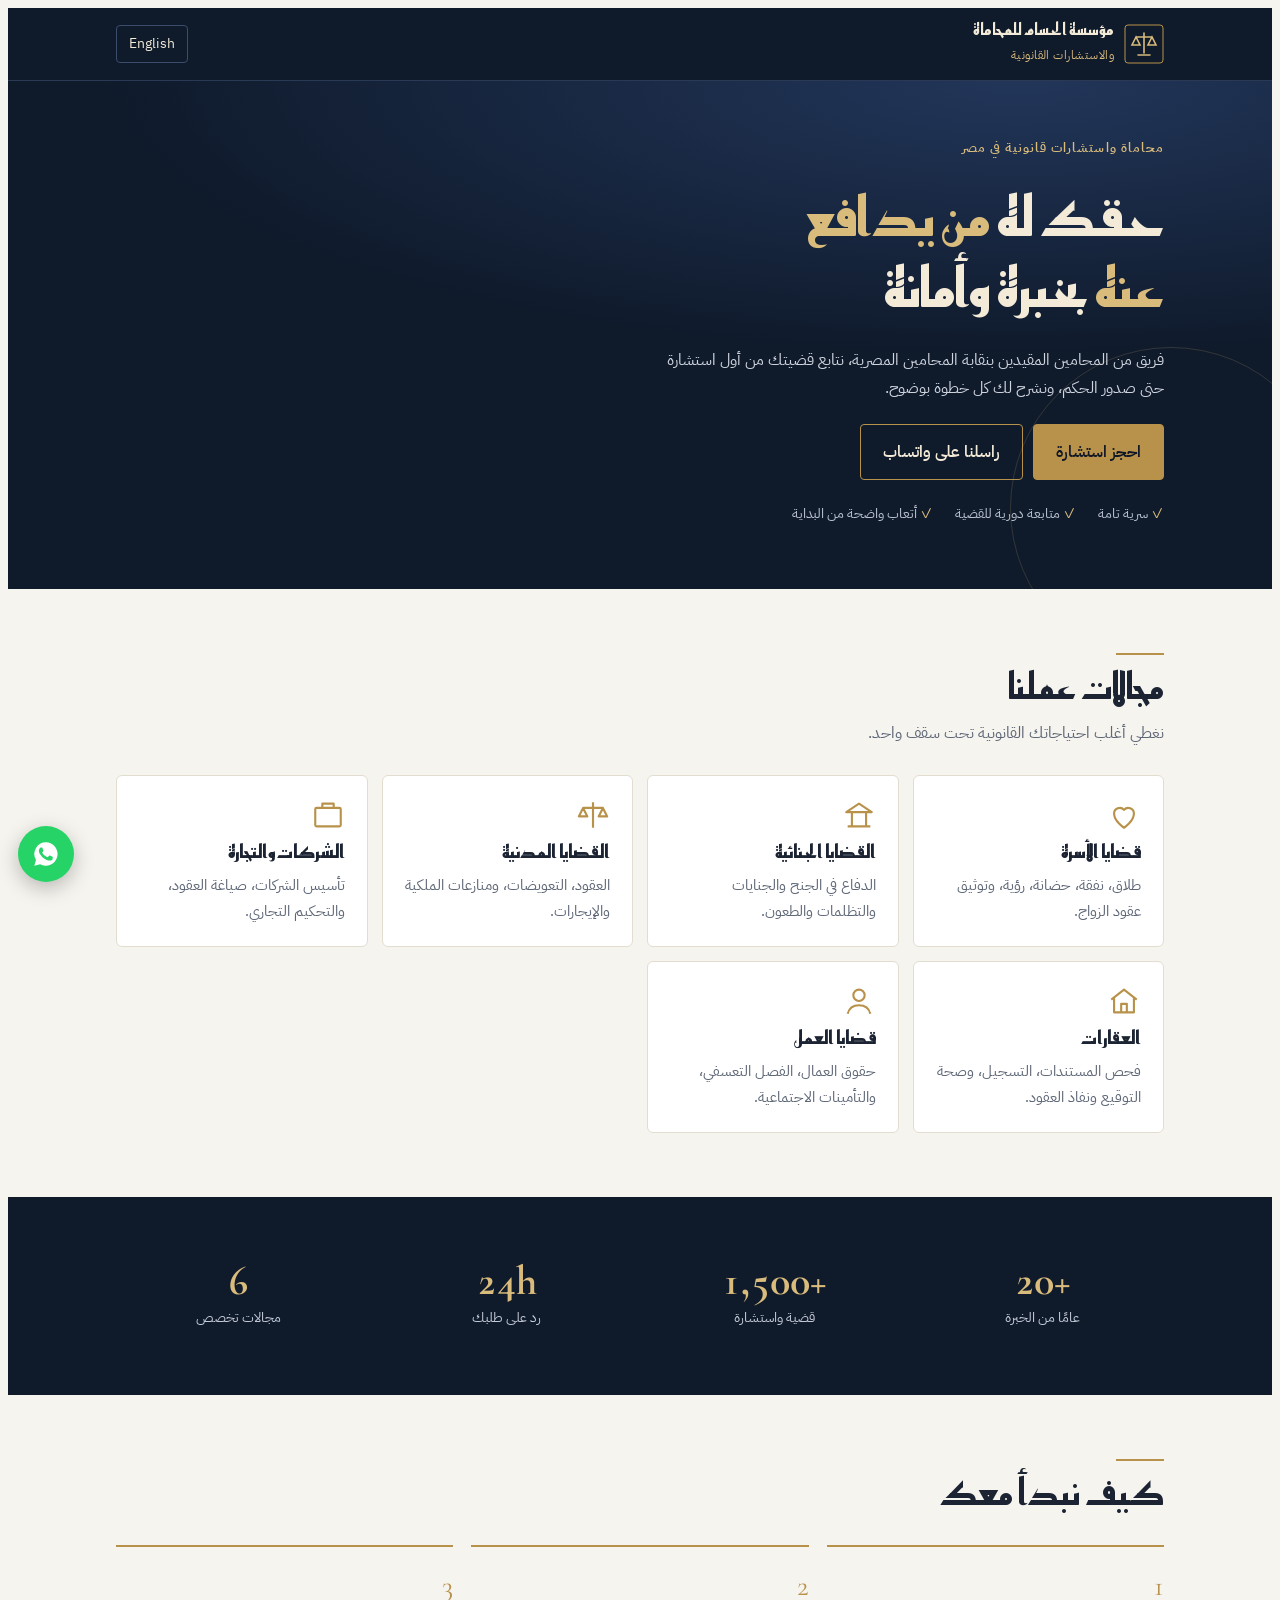
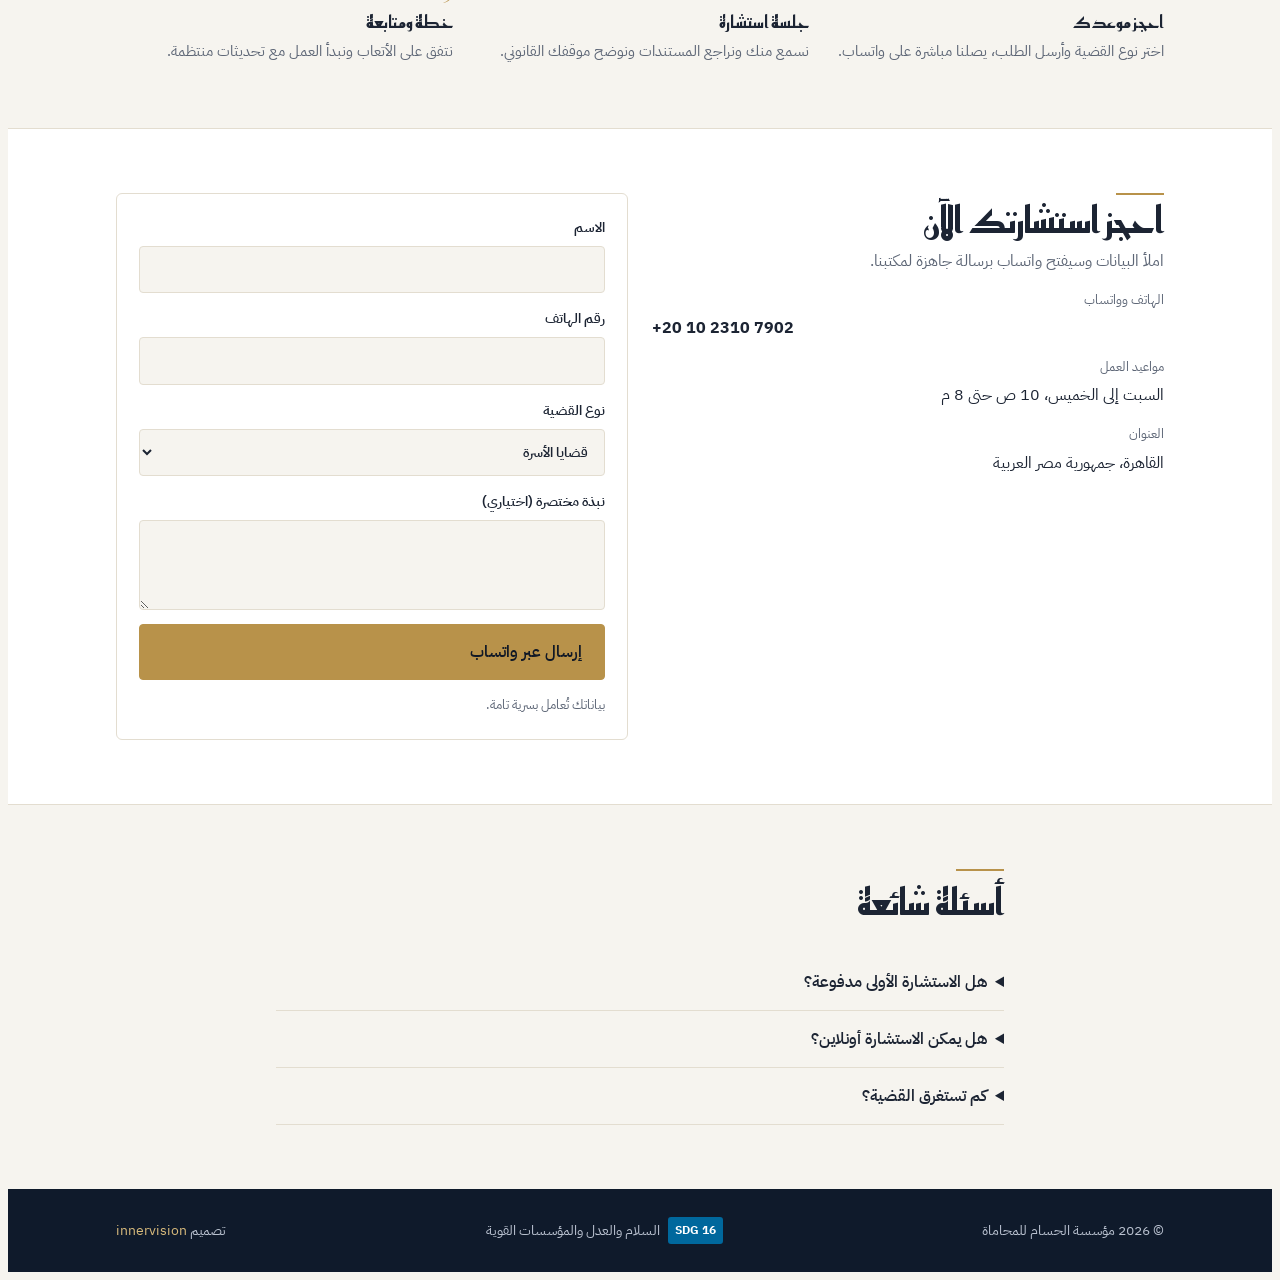
==== index.html @ 0e275015 "Create index.html" ====
<!doctype html>
<html lang="ar" dir="rtl">
<head>
<meta charset="utf-8">
<meta name="viewport" content="width=device-width, initial-scale=1, viewport-fit=cover">
<title>Al-Hossam Law Firm</title>
<meta name="claude:viewport-fit-sides" content="cover">
<link rel="preconnect" href="https://fonts.googleapis.com">
<link rel="stylesheet" href="https://fonts.googleapis.com/css2?family=Reem+Kufi:wght@500;700&family=IBM+Plex+Sans+Arabic:wght@400;500;600&family=Cormorant+Garamond:wght@600;700&display=swap">
<style>
/* Layout: mobile-first single column, stacked bands, sticky header, floating WhatsApp button */
:root{
  --ink:#0f1a2b; --ink2:#18263d; --gold:#b8924a; --gold2:#d9bb7c;
  --paper:#f6f4ef; --card:#ffffff; --fg:#1c2433; --muted:#5d6676; --line:#e3ddd0;
  --display:"Reem Kufi","Cormorant Garamond",Georgia,serif;
  --body:"IBM Plex Sans Arabic",system-ui,sans-serif;
}
@media (prefers-color-scheme: dark){:root:not([data-theme="light"]){--paper:#0c1422;--card:#132036;--fg:#ece7dc;--muted:#a7afbd;--line:#25344d;color-scheme:dark}}
:root[data-theme="dark"]{--paper:#0c1422;--card:#132036;--fg:#ece7dc;--muted:#a7afbd;--line:#25344d;color-scheme:dark}
*{box-sizing:border-box}
body{background:var(--paper);color:var(--fg);font-family:var(--body);font-size:16px;line-height:1.75}
html[lang="en"] body{--display:"Cormorant Garamond",Georgia,serif}
body::before{content:"";position:fixed;inset:0 0 auto;height:env(safe-area-inset-top,0px);z-index:10;background:var(--ink)}
.wrap{max-width:1080px;margin:0 auto;padding-left:max(16px,env(safe-area-inset-left,0px));padding-right:max(16px,env(safe-area-inset-right,0px))}
h1,h2,h3{font-family:var(--display);text-wrap:balance;margin:0;line-height:1.3}
a{color:inherit}
.btn{display:inline-flex;align-items:center;gap:8px;padding:13px 22px;border-radius:4px;font-weight:600;text-decoration:none;border:1px solid var(--gold);cursor:pointer;font:inherit;font-weight:600}
.btn-gold{background:var(--gold);color:#101826}
.btn-ghost{background:transparent;color:#f3ead7}
.btn:focus-visible,button:focus-visible,input:focus-visible,select:focus-visible,textarea:focus-visible{outline:2px solid var(--gold2);outline-offset:2px}

header{position:sticky;top:env(safe-area-inset-top,0px);z-index:20;background:var(--ink);color:#f3ead7;border-bottom:1px solid #2a3a55}
header .wrap{display:flex;align-items:center;justify-content:space-between;gap:12px;padding-block:12px}
.brand{display:flex;align-items:center;gap:10px;text-decoration:none}
.brand b{font-family:var(--display);font-size:1.05rem;display:block;line-height:1.2}
.brand small{color:var(--gold2);font-size:.72rem;letter-spacing:.04em}
.lang{background:none;border:1px solid #3b4d6c;color:#f3ead7;padding:6px 12px;border-radius:4px;font:inherit;font-size:.85rem;cursor:pointer}

.hero{background:radial-gradient(120% 90% at 80% 0%,#22365a 0%,var(--ink) 60%);color:#f3ead7;position:relative;overflow:hidden}
.hero .wrap{padding-block:56px 64px;display:grid;gap:22px;position:relative}
.hero::after{content:"";position:absolute;inset:auto -60px -80px auto;width:320px;height:320px;border:1px solid rgba(217,187,124,.18);border-radius:50%}
.eyebrow{color:var(--gold2);font-size:.82rem;letter-spacing:.08em;font-weight:600}
.hero h1{font-size:clamp(2rem,6.5vw,3.4rem);max-width:18ch}
.hero h1 em{font-style:normal;color:var(--gold2)}
.hero p{max-width:52ch;color:#cfd5df;margin:0}
.hero .ctas{display:flex;flex-wrap:wrap;gap:10px}
.trust{display:flex;flex-wrap:wrap;gap:8px 22px;font-size:.85rem;color:#b9c1cf}
.trust span::before{content:"✓ ";color:var(--gold2)}

section{padding-block:64px}
.head{display:grid;gap:8px;margin-bottom:28px;max-width:60ch}
.head h2{font-size:clamp(1.6rem,4.5vw,2.3rem)}
.head p{color:var(--muted);margin:0}
.rule{width:48px;height:2px;background:var(--gold)}

.areas{display:grid;grid-template-columns:repeat(auto-fit,minmax(240px,1fr));gap:14px}
.area{background:var(--card);border:1px solid var(--line);border-radius:6px;padding:22px;display:grid;gap:8px;align-content:start}
.area svg{width:34px;height:34px;color:var(--gold)}
.area h3{font-size:1.15rem}
.area p{margin:0;color:var(--muted);font-size:.93rem}

.stats{background:var(--ink);color:#f3ead7}
.stats .grid{display:grid;grid-template-columns:repeat(auto-fit,minmax(150px,1fr));gap:24px;text-align:center}
.stat b{font-family:"Cormorant Garamond",serif;font-size:2.6rem;color:var(--gold2);display:block;line-height:1;font-variant-numeric:tabular-nums}
.stat span{font-size:.9rem;color:#c3cad6}

.steps{display:grid;grid-template-columns:repeat(auto-fit,minmax(220px,1fr));gap:18px;counter-reset:s}
.step{border-top:2px solid var(--gold);padding-top:14px}
.step::before{counter-increment:s;content:counter(s);font-family:"Cormorant Garamond",serif;font-size:1.8rem;color:var(--gold)}
.step h3{font-size:1.1rem}
.step p{margin:4px 0 0;color:var(--muted);font-size:.93rem}

.book{display:grid;gap:24px;grid-template-columns:repeat(auto-fit,minmax(300px,1fr));align-items:start}
form{background:var(--card);border:1px solid var(--line);border-radius:6px;padding:22px;display:grid;gap:14px}
label{font-size:.85rem;font-weight:600;display:grid;gap:6px}
input,select,textarea{font:inherit;padding:11px 12px;border:1px solid var(--line);border-radius:4px;background:var(--paper);color:var(--fg);width:100%}
textarea{min-height:90px;resize:vertical}
.contact{display:grid;gap:14px}
.contact div{display:grid;gap:2px}
.contact small{color:var(--muted)}
.contact b{direction:ltr;unicode-bidi:isolate}
.note{font-size:.82rem;color:var(--muted);margin:0}

details{border-bottom:1px solid var(--line);padding-block:14px}
summary{cursor:pointer;font-weight:600}
details p{color:var(--muted);margin:8px 0 0}

footer{background:var(--ink);color:#b9c1cf;font-size:.85rem}
footer .wrap{padding-block:28px;display:flex;flex-wrap:wrap;gap:12px;justify-content:space-between;align-items:center}
.sdg{display:inline-flex;align-items:center;gap:8px}
.sdg i{background:#00689d;color:#fff;font-style:normal;font-weight:700;font-size:.75rem;padding:3px 7px;border-radius:3px}
.credit a{color:var(--gold2);text-decoration:none}

.fab{position:fixed;bottom:calc(18px + env(safe-area-inset-bottom,0px));inset-inline-end:calc(18px + env(safe-area-inset-right,0px));width:56px;height:56px;border-radius:50%;background:#25d366;display:grid;place-items:center;box-shadow:0 6px 20px rgba(0,0,0,.25);z-index:30}
.fab svg{width:28px;height:28px;fill:#fff}
@media (prefers-reduced-motion:no-preference){.hero h1,.hero p,.hero .ctas{animation:rise .7s ease both}.hero p{animation-delay:.1s}.hero .ctas{animation-delay:.2s}}
@keyframes rise{from{transform:translateY(12px);opacity:.4}to{transform:none;opacity:1}}
</style>

<header>
  <div class="wrap">
    <a class="brand" href="#top">
      <svg width="40" height="40" viewBox="0 0 40 40" aria-hidden="true"><rect x="1" y="1" width="38" height="38" rx="3" fill="none" stroke="#b8924a"/><path d="M20 9v20M12 13h16M12 13l-4 8h8zM28 13l-4 8h8zM14 31h12" stroke="#d9bb7c" stroke-width="1.6" fill="none" stroke-linecap="round"/></svg>
      <span><b data-t="name"></b><small data-t="tag"></small></span>
    </a>
    <button class="lang" id="lang" type="button">English</button>
  </div>
</header>

<main id="top">
  <div class="hero">
    <div class="wrap">
      <div class="eyebrow" data-t="eyebrow"></div>
      <h1 data-t="h1"></h1>
      <p data-t="lead"></p>
      <div class="ctas">
        <a class="btn btn-gold" href="#book" data-t="cta1"></a>
        <a class="btn btn-ghost wa" href="#" target="_blank" rel="noopener" data-t="cta2"></a>
      </div>
      <div class="trust"><span data-t="t1"></span><span data-t="t2"></span><span data-t="t3"></span></div>
    </div>
  </div>

  <section>
    <div class="wrap">
      <div class="head"><div class="rule"></div><h2 data-t="areasH"></h2><p data-t="areasP"></p></div>
      <div class="areas" id="areas"></div>
    </div>
  </section>

  <section class="stats">
    <div class="wrap grid">
      <div class="stat"><b>+20</b><span data-t="s1"></span></div>
      <div class="stat"><b>+1,500</b><span data-t="s2"></span></div>
      <div class="stat"><b>24h</b><span data-t="s3"></span></div>
      <div class="stat"><b>6</b><span data-t="s4"></span></div>
    </div>
  </section>

  <section>
    <div class="wrap">
      <div class="head"><div class="rule"></div><h2 data-t="stepsH"></h2></div>
      <div class="steps">
        <div class="step"><h3 data-t="st1"></h3><p data-t="st1p"></p></div>
        <div class="step"><h3 data-t="st2"></h3><p data-t="st2p"></p></div>
        <div class="step"><h3 data-t="st3"></h3><p data-t="st3p"></p></div>
      </div>
    </div>
  </section>

  <section id="book" style="background:var(--card);border-block:1px solid var(--line)">
    <div class="wrap book">
      <div class="contact">
        <div class="head" style="margin:0"><div class="rule"></div><h2 data-t="bookH"></h2><p data-t="bookP"></p></div>
        <div><small data-t="phoneL"></small><b>+20 10 2310 7902</b></div>
        <div><small data-t="hoursL"></small><span data-t="hours"></span></div>
        <div><small data-t="addrL"></small><span data-t="addr"></span></div>
      </div>
      <form id="f">
        <label><span data-t="fName"></span><input id="n" required></label>
        <label><span data-t="fPhone"></span><input id="p" type="tel" required dir="ltr"></label>
        <label><span data-t="fArea"></span><select id="a"></select></label>
        <label><span data-t="fMsg"></span><textarea id="m"></textarea></label>
        <button class="btn btn-gold" type="submit" data-t="send"></button>
        <p class="note" data-t="note"></p>
      </form>
    </div>
  </section>

  <section>
    <div class="wrap" style="max-width:760px">
      <div class="head"><div class="rule"></div><h2 data-t="faqH"></h2></div>
      <div id="faq"></div>
    </div>
  </section>
</main>

<footer>
  <div class="wrap">
    <span>© 2026 <span data-t="name"></span></span>
    <span class="sdg"><i>SDG 16</i><span data-t="sdg"></span></span>
    <span class="credit"><span data-t="by"></span> <a href="#top">innervision</a></span>
  </div>
</footer>

<a class="fab wa" href="#" target="_blank" rel="noopener" aria-label="WhatsApp"><svg viewBox="0 0 24 24"><path d="M12 2a10 10 0 0 0-8.6 15.1L2 22l5-1.3A10 10 0 1 0 12 2zm5.8 14.2c-.2.7-1.4 1.3-2 1.4-.5.1-1.2.1-1.9-.1-.4-.1-1-.3-1.7-.6-3-1.3-4.9-4.3-5.1-4.5-.1-.2-1.2-1.6-1.2-3.1s.8-2.2 1-2.5c.3-.3.6-.4.8-.4h.6c.2 0 .4 0 .6.5l.8 2c.1.2.1.3 0 .5l-.4.6-.4.4c-.1.2-.3.3-.1.6.2.3.8 1.3 1.7 2.1 1.2 1 2.2 1.4 2.5 1.5.3.2.5.1.7-.1l.9-1.1c.2-.3.4-.2.7-.1l1.9.9c.3.1.5.2.5.3.1.2.1.8-.1 1.5z"/></svg></a>

<script>
const WA="201023107902";
const I={
ar:{name:"مؤسسة الحسام للمحاماة",tag:"والاستشارات القانونية",eyebrow:"محاماة واستشارات قانونية في مصر",
h1:"حقك له <em>من يدافع عنه</em> بخبرة وأمانة",lead:"فريق من المحامين المقيدين بنقابة المحامين المصرية، نتابع قضيتك من أول استشارة حتى صدور الحكم، ونشرح لك كل خطوة بوضوح.",
cta1:"احجز استشارة",cta2:"راسلنا على واتساب",t1:"سرية تامة",t2:"متابعة دورية للقضية",t3:"أتعاب واضحة من البداية",
areasH:"مجالات عملنا",areasP:"نغطي أغلب احتياجاتك القانونية تحت سقف واحد.",
s1:"عامًا من الخبرة",s2:"قضية واستشارة",s3:"رد على طلبك",s4:"مجالات تخصص",
stepsH:"كيف نبدأ معك",st1:"احجز موعدك",st1p:"اختر نوع القضية وأرسل الطلب، يصلنا مباشرة على واتساب.",st2:"جلسة استشارة",st2p:"نسمع منك ونراجع المستندات ونوضح موقفك القانوني.",st3:"خطة ومتابعة",st3p:"نتفق على الأتعاب ونبدأ العمل مع تحديثات منتظمة.",
bookH:"احجز استشارتك الآن",bookP:"املأ البيانات وسيفتح واتساب برسالة جاهزة لمكتبنا.",phoneL:"الهاتف وواتساب",hoursL:"مواعيد العمل",hours:"السبت إلى الخميس، 10 ص حتى 8 م",addrL:"العنوان",addr:"القاهرة، جمهورية مصر العربية",
fName:"الاسم",fPhone:"رقم الهاتف",fArea:"نوع القضية",fMsg:"نبذة مختصرة (اختياري)",send:"إرسال عبر واتساب",note:"بياناتك تُعامل بسرية تامة.",
faqH:"أسئلة شائعة",sdg:"السلام والعدل والمؤسسات القوية",by:"تصميم",
areas:[["قضايا الأسرة","طلاق، نفقة، حضانة، رؤية، وتوثيق عقود الزواج."],["القضايا الجنائية","الدفاع في الجنح والجنايات والتظلمات والطعون."],["القضايا المدنية","العقود، التعويضات، ومنازعات الملكية والإيجارات."],["الشركات والتجارة","تأسيس الشركات، صياغة العقود، والتحكيم التجاري."],["العقارات","فحص المستندات، التسجيل، وصحة التوقيع ونفاذ العقود."],["قضايا العمل","حقوق العمال، الفصل التعسفي، والتأمينات الاجتماعية."]],
faq:[["هل الاستشارة الأولى مدفوعة؟","نحدد ذلك حسب نوع القضية، ونخبرك بالتكلفة قبل الموعد بدون مفاجآت."],["هل يمكن الاستشارة أونلاين؟","نعم، نوفر استشارات عبر مكالمة فيديو لمن هم خارج القاهرة أو خارج مصر."],["كم تستغرق القضية؟","تختلف المدة حسب نوع القضية والمحكمة، ونعطيك تقديرًا واقعيًا بعد مراجعة الملف."]]},
en:{name:"Al-Hossam Law Firm",tag:"Legal Consultancy",eyebrow:"Litigation and legal advice in Egypt",
h1:"Your rights deserve <em>a strong defence</em>",lead:"Registered Egyptian Bar lawyers who follow your case from the first consultation to the final ruling, and explain every step in plain words.",
cta1:"Book a consultation",cta2:"Message us on WhatsApp",t1:"Full confidentiality",t2:"Regular case updates",t3:"Clear fees upfront",
areasH:"Practice areas",areasP:"Most of your legal needs, handled under one roof.",
s1:"Years of experience",s2:"Cases and consultations",s3:"Response time",s4:"Practice areas",
stepsH:"How we start",st1:"Book your slot",st1p:"Pick your case type and send. It reaches us directly on WhatsApp.",st2:"Consultation",st2p:"We listen, review your documents and explain where you stand.",st3:"Plan and follow up",st3p:"We agree on fees and get to work, with regular updates.",
bookH:"Book your consultation",bookP:"Fill in your details and WhatsApp opens with a ready message to our office.",phoneL:"Phone and WhatsApp",hoursL:"Office hours",hours:"Saturday to Thursday, 10 am to 8 pm",addrL:"Address",addr:"Cairo, Egypt",
fName:"Name",fPhone:"Phone number",fArea:"Case type",fMsg:"Short summary (optional)",send:"Send via WhatsApp",note:"Your details are kept strictly confidential.",
faqH:"Common questions",sdg:"Peace, Justice and Strong Institutions",by:"Designed by",
areas:[["Family law","Divorce, alimony, custody, visitation and marriage contracts."],["Criminal defence","Defence in misdemeanours and felonies, appeals and objections."],["Civil cases","Contracts, compensation, property and rental disputes."],["Corporate and commercial","Company setup, contract drafting and commercial arbitration."],["Real estate","Document checks, registration and contract validity cases."],["Labour law","Employee rights, unfair dismissal and social insurance."]],
faq:[["Is the first consultation paid?","It depends on the case type. We tell you the cost before the meeting, no surprises."],["Can I consult online?","Yes, we offer video consultations for clients outside Cairo or outside Egypt."],["How long does a case take?","It depends on the case and the court. We give a realistic estimate after reviewing your file."]]}};
const icons=['<path d="M12 21s-7-4.5-7-10a4 4 0 0 1 7-2.6A4 4 0 0 1 19 11c0 5.5-7 10-7 10z"/>','<path d="M4 20h16M7 20V10M17 20V10M3 10l9-6 9 6z"/>','<path d="M12 3v18M5 7h14M5 7l-3 6h6zM19 7l-3 6h6z"/>','<rect x="3" y="7" width="18" height="13" rx="1"/><path d="M8 7V4h8v3"/>','<path d="M3 11l9-7 9 7M5 10v10h14V10M10 20v-6h4v6"/>','<circle cx="12" cy="8" r="4"/><path d="M4 21c1-4 4-6 8-6s7 2 8 6"/>'];
let L="ar";
function waLink(t){return "https://wa.me/"+WA+(t?"?text="+encodeURIComponent(t):"")}
function render(){
  const d=I[L];document.documentElement.lang=L;document.documentElement.dir=L==="ar"?"rtl":"ltr";
  document.querySelectorAll("[data-t]").forEach(e=>{const v=d[e.dataset.t];if(v!=null)e.innerHTML=v});
  document.getElementById("lang").textContent=L==="ar"?"English":"العربية";
  document.getElementById("areas").innerHTML=d.areas.map((a,i)=>`<div class="area"><svg viewBox="0 0 24 24" fill="none" stroke="currentColor" stroke-width="1.5" stroke-linejoin="round">${icons[i]}</svg><h3>${a[0]}</h3><p>${a[1]}</p></div>`).join("");
  document.getElementById("a").innerHTML=d.areas.map(a=>`<option>${a[0]}</option>`).join("");
  document.getElementById("faq").innerHTML=d.faq.map(q=>`<details><summary>${q[0]}</summary><p>${q[1]}</p></details>`).join("");
  document.querySelectorAll(".wa").forEach(a=>a.href=waLink(L==="ar"?"السلام عليكم، أريد حجز استشارة":"Hello, I would like to book a consultation"));
  document.title=d.name;
}
document.getElementById("lang").onclick=()=>{L=L==="ar"?"en":"ar";render()};
document.getElementById("f").addEventListener("submit",e=>{
  e.preventDefault();
  const n=document.getElementById("n").value,p=document.getElementById("p").value,a=document.getElementById("a").value,m=document.getElementById("m").value;
  const t=L==="ar"?`حجز استشارة\nالاسم: ${n}\nالهاتف: ${p}\nنوع القضية: ${a}\n${m}`:`Consultation request\nName: ${n}\nPhone: ${p}\nCase type: ${a}\n${m}`;
  const link=document.createElement("a");link.href=waLink(t);link.target="_blank";link.rel="noopener";document.body.appendChild(link);link.click();link.remove();
});
render();
</script>

</html>
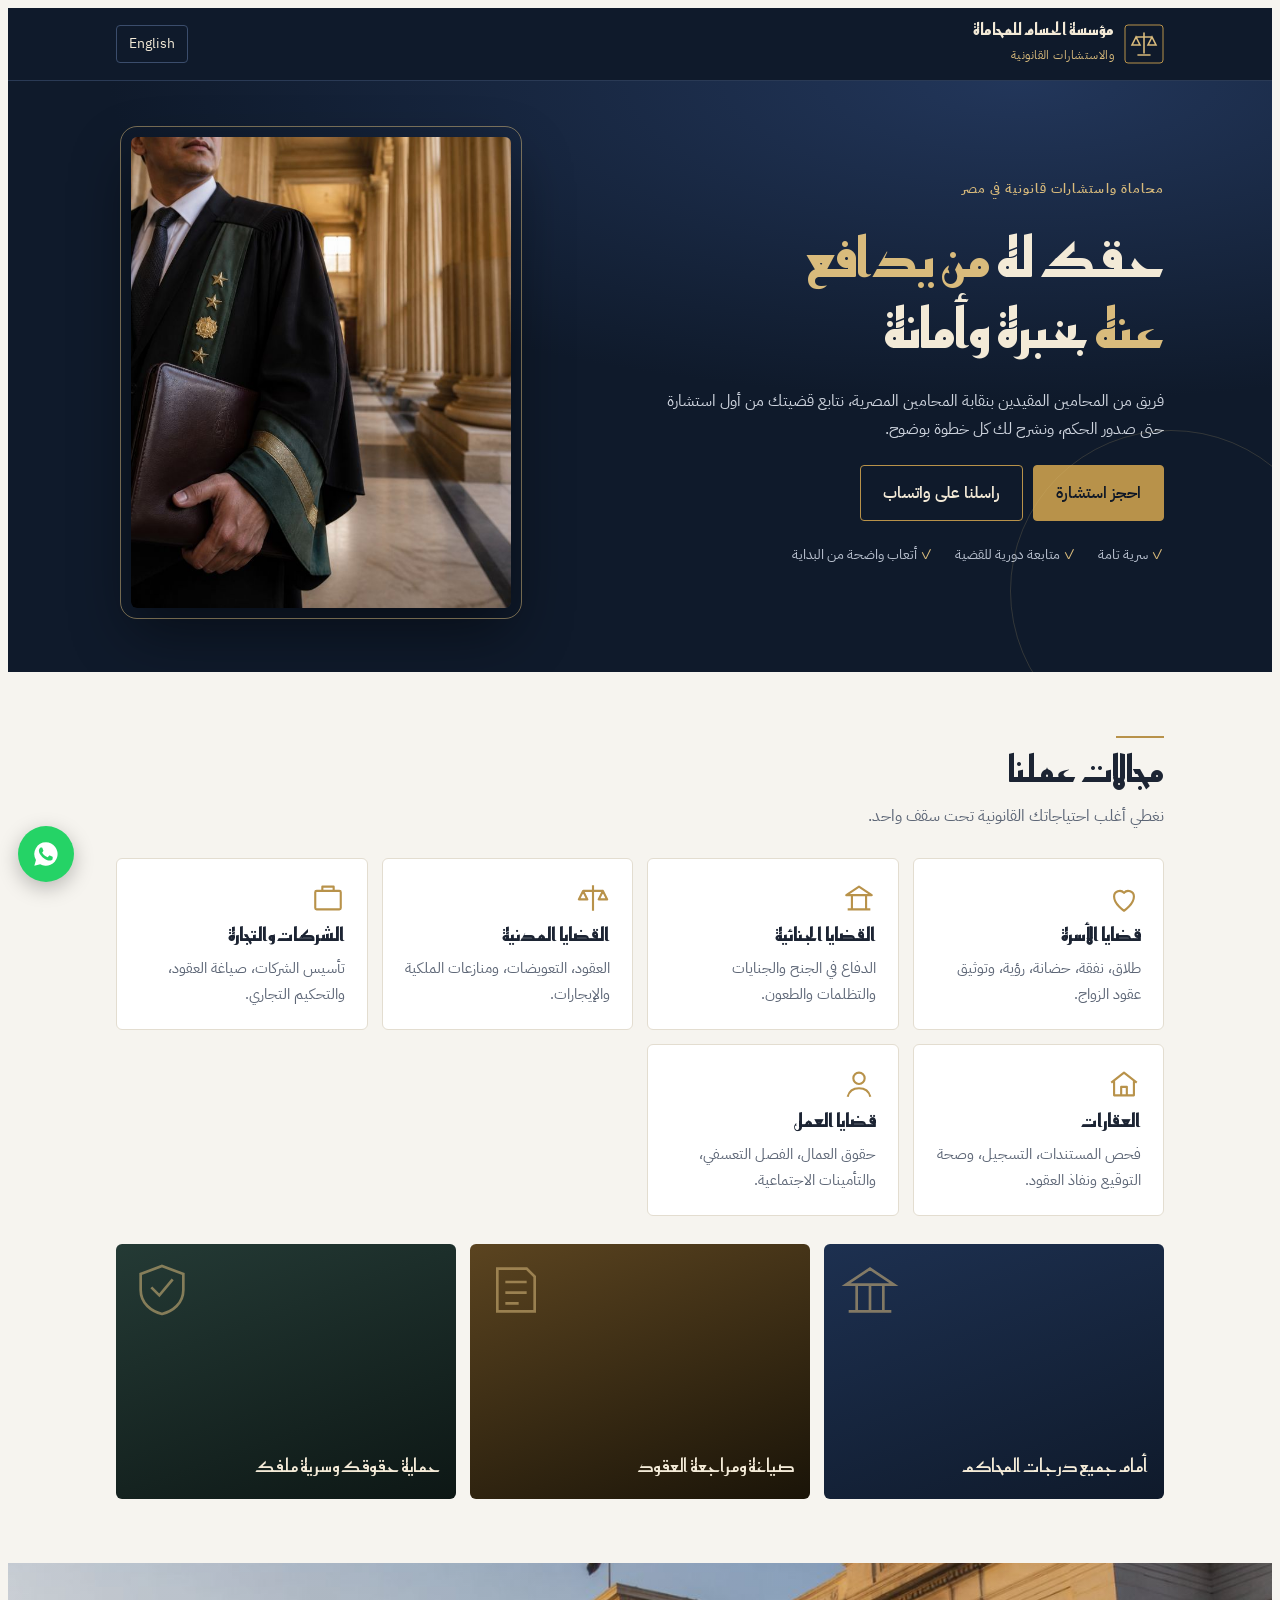
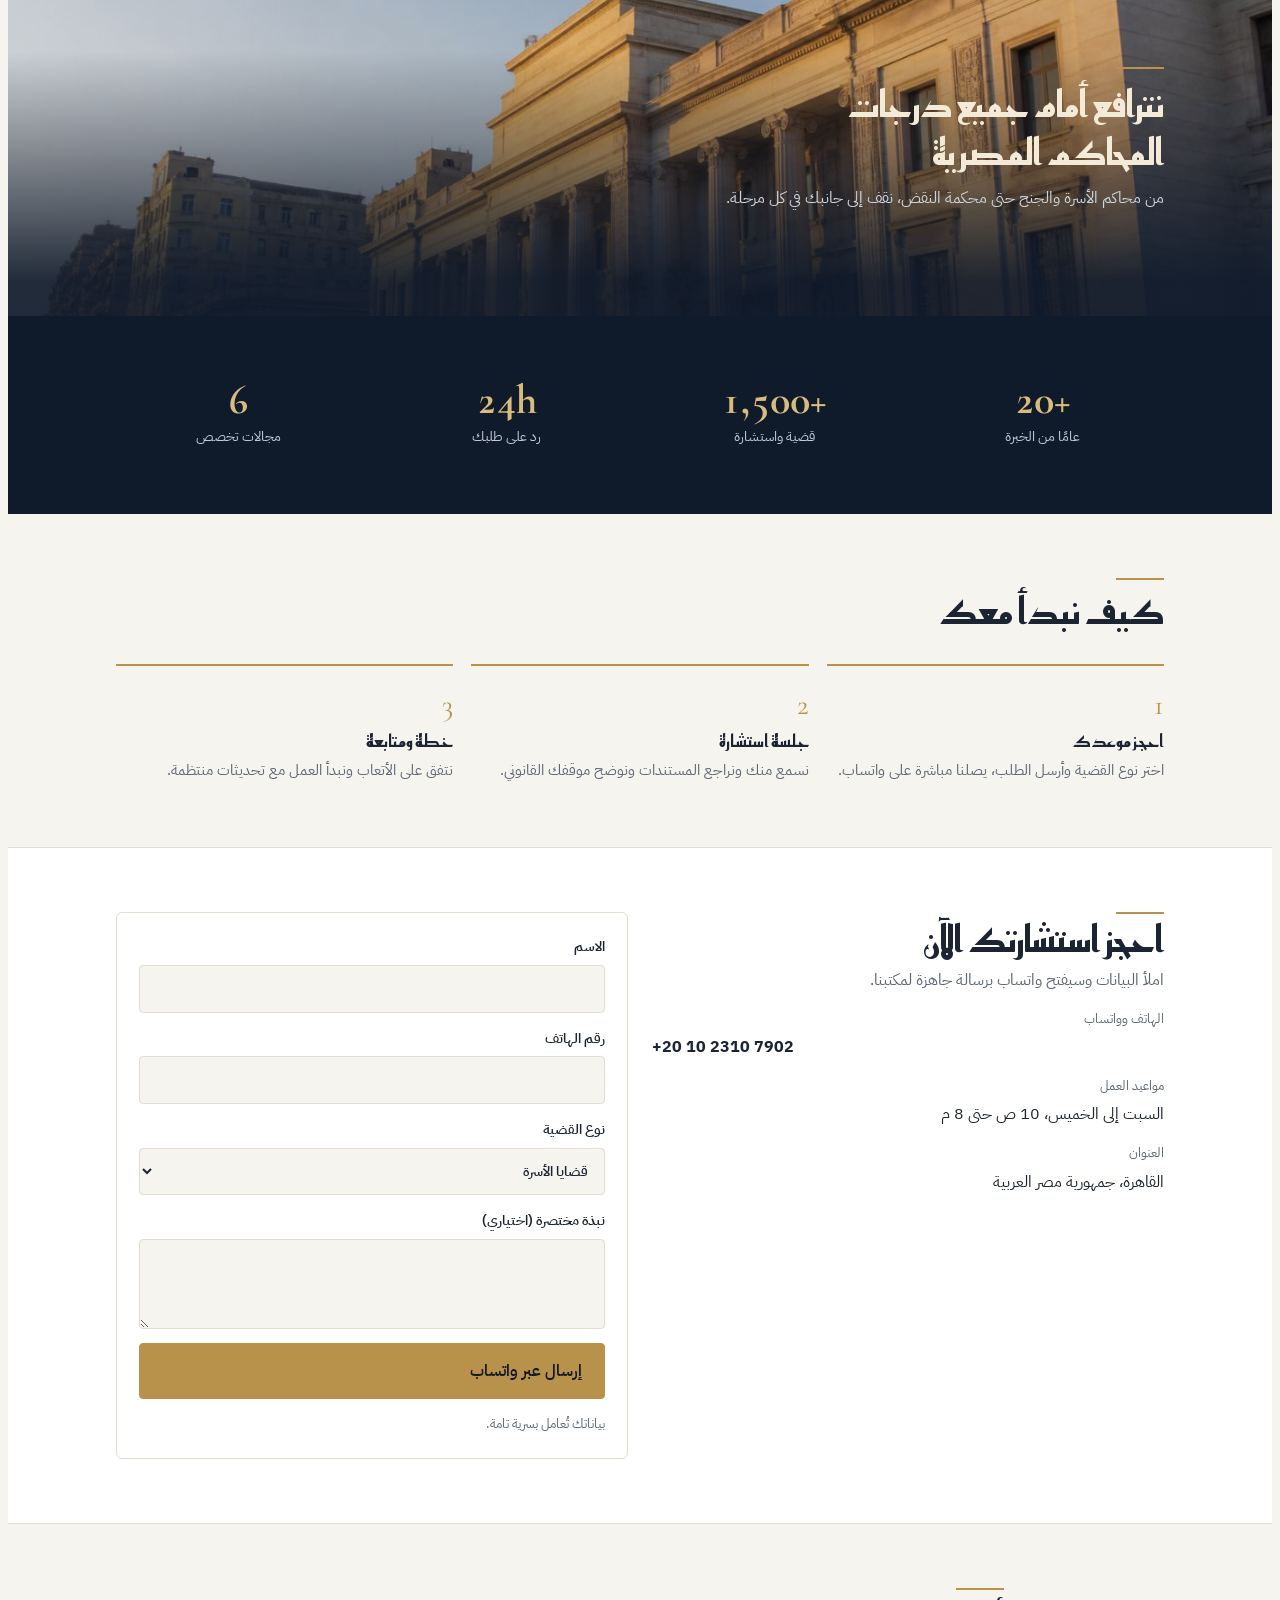
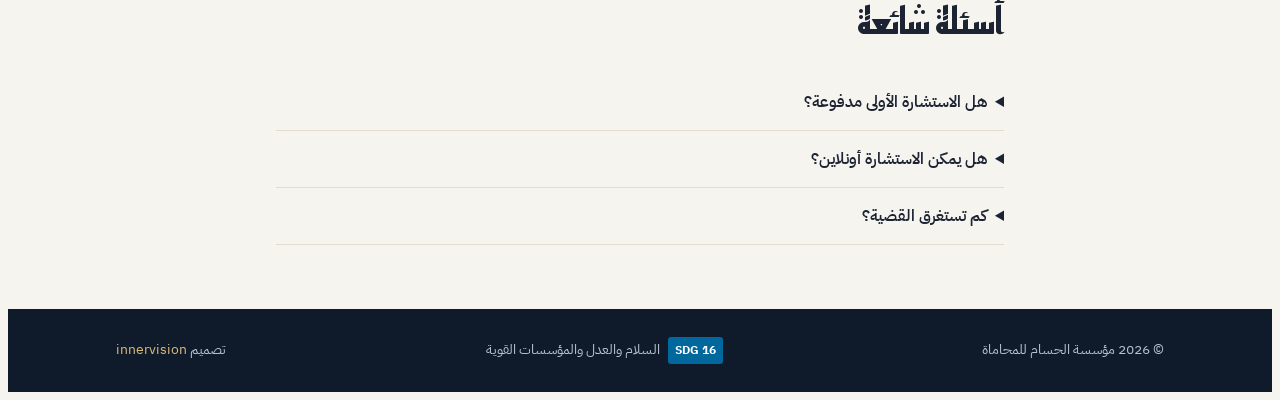
==== commit af93e54b: "Update index.html" ====
--- a/index.html
+++ b/index.html
@@ -95,6 +95,26 @@
 .fab svg{width:28px;height:28px;fill:#fff}
 @media (prefers-reduced-motion:no-preference){.hero h1,.hero p,.hero .ctas{animation:rise .7s ease both}.hero p{animation-delay:.1s}.hero .ctas{animation-delay:.2s}}
 @keyframes rise{from{transform:translateY(12px);opacity:.4}to{transform:none;opacity:1}}
+
+.hero .wrap{grid-template-columns:1fr}
+@media(min-width:860px){.hero .wrap{grid-template-columns:1.2fr .8fr;align-items:center}}
+.hero .art{display:grid;place-items:center}
+.hero .art svg{width:min(360px,80vw);height:auto;filter:drop-shadow(0 20px 40px rgba(0,0,0,.4))}
+.hero{background-image:radial-gradient(120% 90% at 80% 0%,#22365a 0%,var(--ink) 60%),repeating-linear-gradient(45deg,transparent 0 22px,rgba(217,187,124,.04) 22px 23px);background-blend-mode:normal}
+.pillars{display:grid;grid-template-columns:repeat(auto-fit,minmax(200px,1fr));gap:14px;margin-top:28px}
+.pill{position:relative;aspect-ratio:4/3;max-width:100%;border-radius:6px;overflow:hidden;display:flex;align-items:flex-end;padding:16px;color:#f3ead7;font-family:var(--display);font-size:1.15rem}
+.pill::before{content:"";position:absolute;inset:0;background:var(--g)}
+.pill svg{position:absolute;inset-inline-end:14px;top:14px;width:64px;height:64px;color:rgba(217,187,124,.55)}
+.pill span{position:relative}
+.area{transition:transform .2s,border-color .2s}.area:hover{transform:translateY(-3px);border-color:var(--gold)}
+
+.photo{margin:0;position:relative;width:min(380px,82vw);max-width:100%;aspect-ratio:645/799;border-radius:6px;overflow:hidden;background:#1a2740;box-shadow:0 24px 60px rgba(0,0,0,.45);outline:1px solid rgba(217,187,124,.5);outline-offset:10px}
+.photo img{width:100%;height:100%;object-fit:cover;display:block}
+.court{position:relative;min-height:340px;display:flex;align-items:flex-end;color:#f3ead7;background:#1a2740 center/cover no-repeat}
+.court::before{content:"";position:absolute;inset:0;background:linear-gradient(0deg,rgba(15,26,43,.92) 10%,rgba(15,26,43,.15) 75%)}
+.court .wrap{position:relative;padding-block:40px;width:100%}
+.court h2{font-size:clamp(1.5rem,4.5vw,2.3rem);max-width:22ch}
+.court p{color:#cfd5df;margin:8px 0 0;max-width:52ch}
 </style>
 
 <header>
@@ -109,7 +129,7 @@
 
 <main id="top">
   <div class="hero">
-    <div class="wrap">
+    <div class="wrap"><div style="display:grid;gap:22px">
       <div class="eyebrow" data-t="eyebrow"></div>
       <h1 data-t="h1"></h1>
       <p data-t="lead"></p>
@@ -118,15 +138,22 @@
         <a class="btn btn-ghost wa" href="#" target="_blank" rel="noopener" data-t="cta2"></a>
       </div>
       <div class="trust"><span data-t="t1"></span><span data-t="t2"></span><span data-t="t3"></span></div>
-    </div>
+    </div><div class="art"><figure class="photo"><img id="imgLawyer" alt="Lawyer in robe at an Egyptian court" width="645" height="799"></figure></div></div>
   </div>
 
   <section>
     <div class="wrap">
       <div class="head"><div class="rule"></div><h2 data-t="areasH"></h2><p data-t="areasP"></p></div>
       <div class="areas" id="areas"></div>
-    </div>
-  </section>
+      <div class="pillars">
+<div class="pill" style="--g:linear-gradient(160deg,#1d3050,#0f1a2b)"><svg viewBox="0 0 24 24" fill="none" stroke="currentColor" stroke-width="1"><path d="M4 20h16M7 20V10M17 20V10M12 20V10M3 10l9-6 9 6z"/></svg><span data-t="p1"></span></div>
+<div class="pill" style="--g:linear-gradient(160deg,#5b4420,#1a1408)"><svg viewBox="0 0 24 24" fill="none" stroke="currentColor" stroke-width="1"><path d="M5 4h11l3 3v13H5z M8 9h8M8 13h8M8 17h5"/></svg><span data-t="p2"></span></div>
+<div class="pill" style="--g:linear-gradient(160deg,#243a35,#0d1715)"><svg viewBox="0 0 24 24" fill="none" stroke="currentColor" stroke-width="1"><path d="M8 11l3 3 5-6M12 3l8 3v6c0 5-4 8-8 9-4-1-8-4-8-9V6z"/></svg><span data-t="p3"></span></div>
+</div>
+    </div>
+  </section>
+
+  <section class="court" id="court"><div class="wrap"><div class="rule" style="margin-bottom:12px"></div><h2 data-t="courtH"></h2><p data-t="courtP"></p></div></section>
 
   <section class="stats">
     <div class="wrap grid">
@@ -190,7 +217,7 @@
 const I={
 ar:{name:"مؤسسة الحسام للمحاماة",tag:"والاستشارات القانونية",eyebrow:"محاماة واستشارات قانونية في مصر",
 h1:"حقك له <em>من يدافع عنه</em> بخبرة وأمانة",lead:"فريق من المحامين المقيدين بنقابة المحامين المصرية، نتابع قضيتك من أول استشارة حتى صدور الحكم، ونشرح لك كل خطوة بوضوح.",
-cta1:"احجز استشارة",cta2:"راسلنا على واتساب",t1:"سرية تامة",t2:"متابعة دورية للقضية",t3:"أتعاب واضحة من البداية",
+cta1:"احجز استشارة",cta2:"راسلنا على واتساب",t1:"سرية تامة",t2:"متابعة دورية للقضية",t3:"أتعاب واضحة من البداية",courtH:"نترافع أمام جميع درجات المحاكم المصرية",courtP:"من محاكم الأسرة والجنح حتى محكمة النقض، نقف إلى جانبك في كل مرحلة.",p1:"أمام جميع درجات المحاكم",p2:"صياغة ومراجعة العقود",p3:"حماية حقوقك وسرية ملفك",
 areasH:"مجالات عملنا",areasP:"نغطي أغلب احتياجاتك القانونية تحت سقف واحد.",
 s1:"عامًا من الخبرة",s2:"قضية واستشارة",s3:"رد على طلبك",s4:"مجالات تخصص",
 stepsH:"كيف نبدأ معك",st1:"احجز موعدك",st1p:"اختر نوع القضية وأرسل الطلب، يصلنا مباشرة على واتساب.",st2:"جلسة استشارة",st2p:"نسمع منك ونراجع المستندات ونوضح موقفك القانوني.",st3:"خطة ومتابعة",st3p:"نتفق على الأتعاب ونبدأ العمل مع تحديثات منتظمة.",
@@ -201,7 +228,7 @@
 faq:[["هل الاستشارة الأولى مدفوعة؟","نحدد ذلك حسب نوع القضية، ونخبرك بالتكلفة قبل الموعد بدون مفاجآت."],["هل يمكن الاستشارة أونلاين؟","نعم، نوفر استشارات عبر مكالمة فيديو لمن هم خارج القاهرة أو خارج مصر."],["كم تستغرق القضية؟","تختلف المدة حسب نوع القضية والمحكمة، ونعطيك تقديرًا واقعيًا بعد مراجعة الملف."]]},
 en:{name:"Al-Hossam Law Firm",tag:"Legal Consultancy",eyebrow:"Litigation and legal advice in Egypt",
 h1:"Your rights deserve <em>a strong defence</em>",lead:"Registered Egyptian Bar lawyers who follow your case from the first consultation to the final ruling, and explain every step in plain words.",
-cta1:"Book a consultation",cta2:"Message us on WhatsApp",t1:"Full confidentiality",t2:"Regular case updates",t3:"Clear fees upfront",
+cta1:"Book a consultation",cta2:"Message us on WhatsApp",t1:"Full confidentiality",t2:"Regular case updates",t3:"Clear fees upfront",courtH:"We plead before every level of Egyptian courts",courtP:"From family and misdemeanour courts up to the Court of Cassation, we stand with you at every stage.",p1:"Before every level of court",p2:"Contract drafting and review",p3:"Your rights protected, your file private",
 areasH:"Practice areas",areasP:"Most of your legal needs, handled under one roof.",
 s1:"Years of experience",s2:"Cases and consultations",s3:"Response time",s4:"Practice areas",
 stepsH:"How we start",st1:"Book your slot",st1p:"Pick your case type and send. It reaches us directly on WhatsApp.",st2:"Consultation",st2p:"We listen, review your documents and explain where you stand.",st3:"Plan and follow up",st3p:"We agree on fees and get to work, with regular updates.",
@@ -231,6 +258,8 @@
   const link=document.createElement("a");link.href=waLink(t);link.target="_blank";link.rel="noopener";document.body.appendChild(link);link.click();link.remove();
 });
 render();
+fetch("lawyer.txt").then(r=>r.text()).then(t=>{document.getElementById("imgLawyer").src=t.trim()}).catch(()=>{});
+fetch("court.txt").then(r=>r.text()).then(t=>{document.getElementById("court").style.backgroundImage="url("+t.trim()+")"}).catch(()=>{});
 </script>
 
 </html>
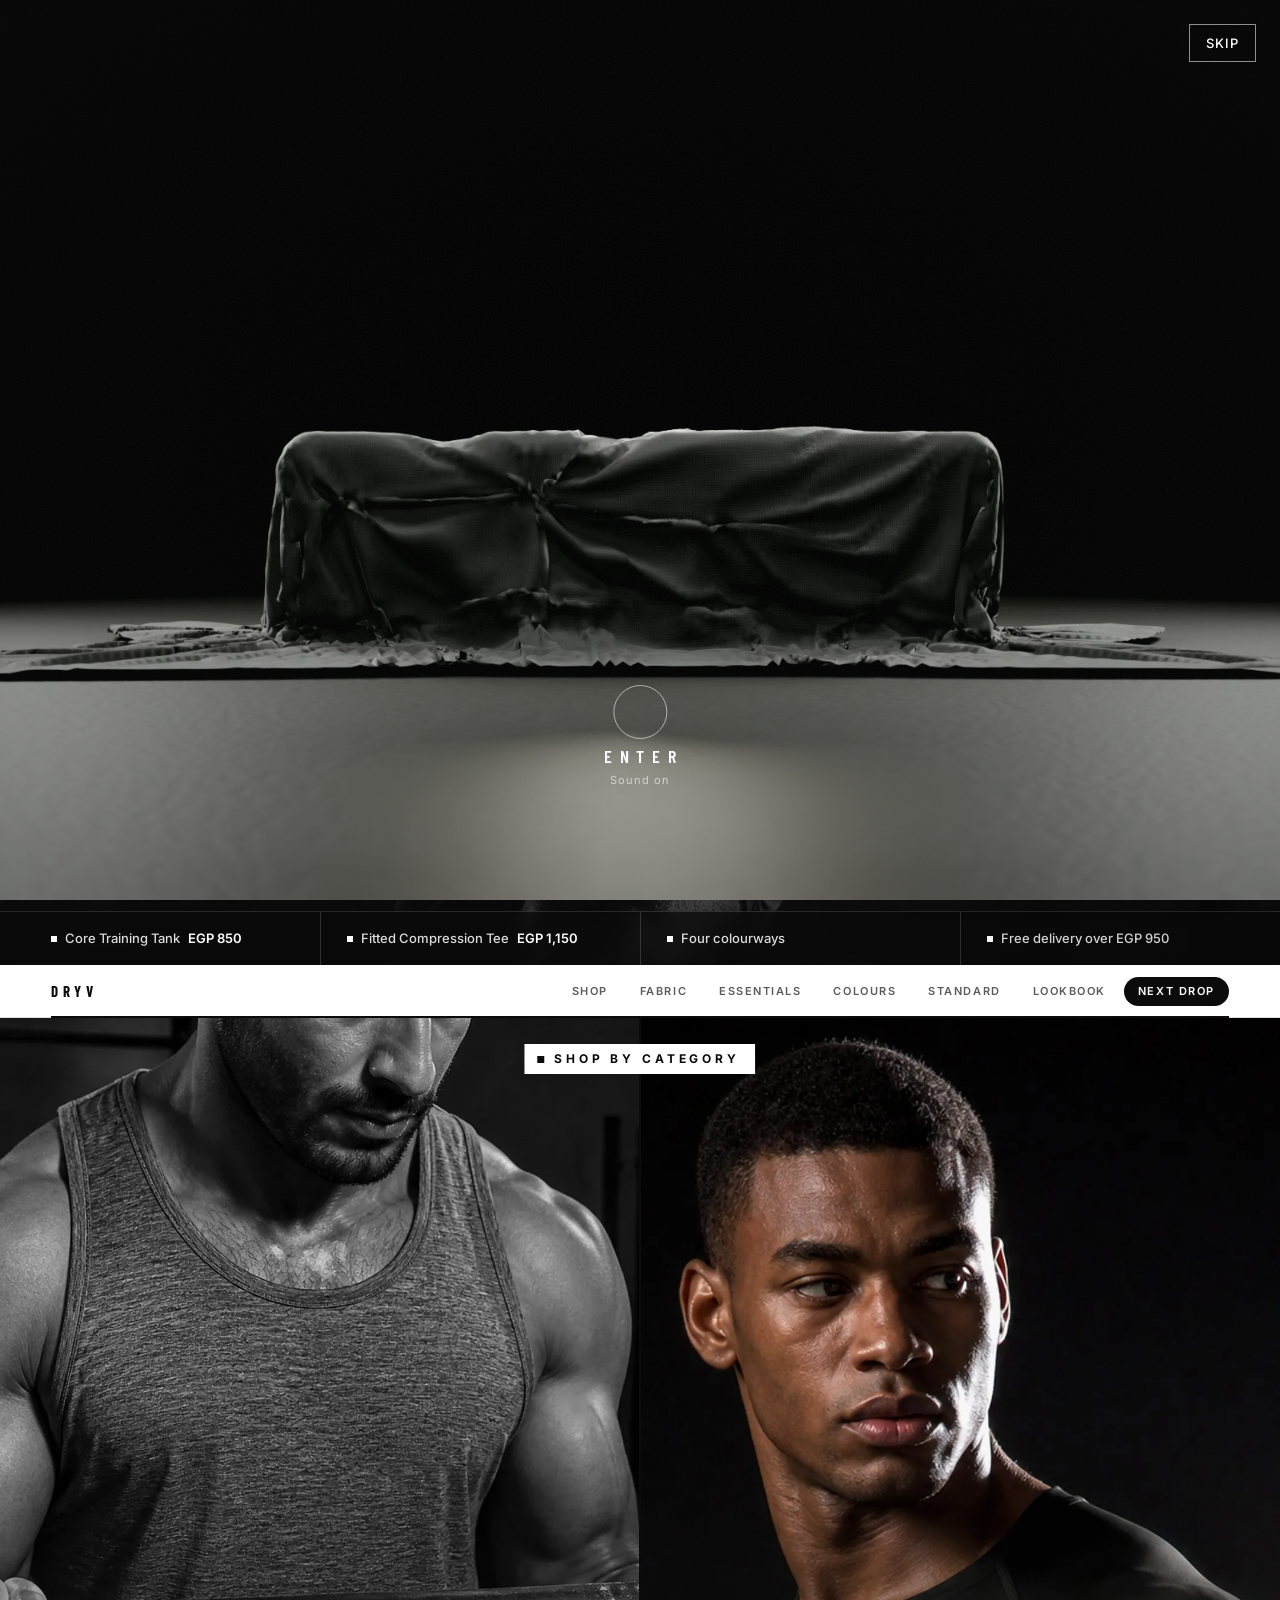
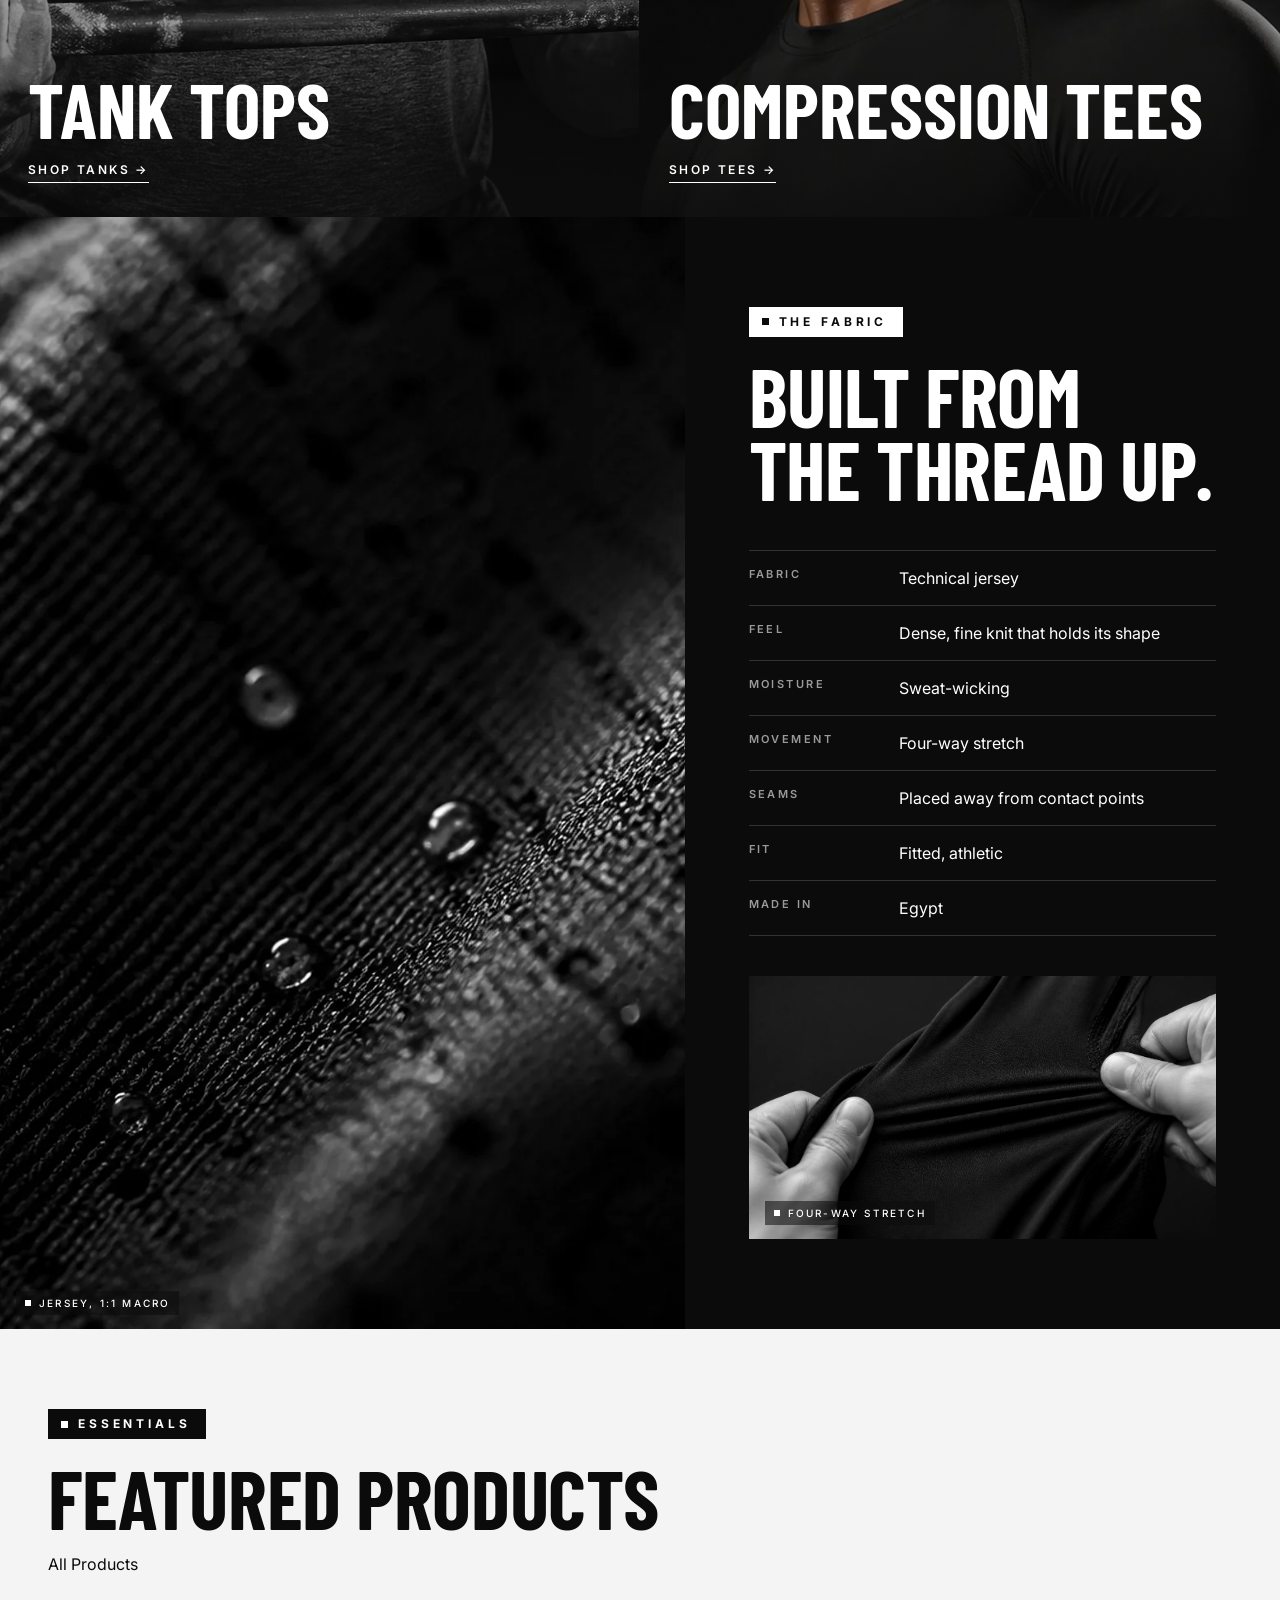
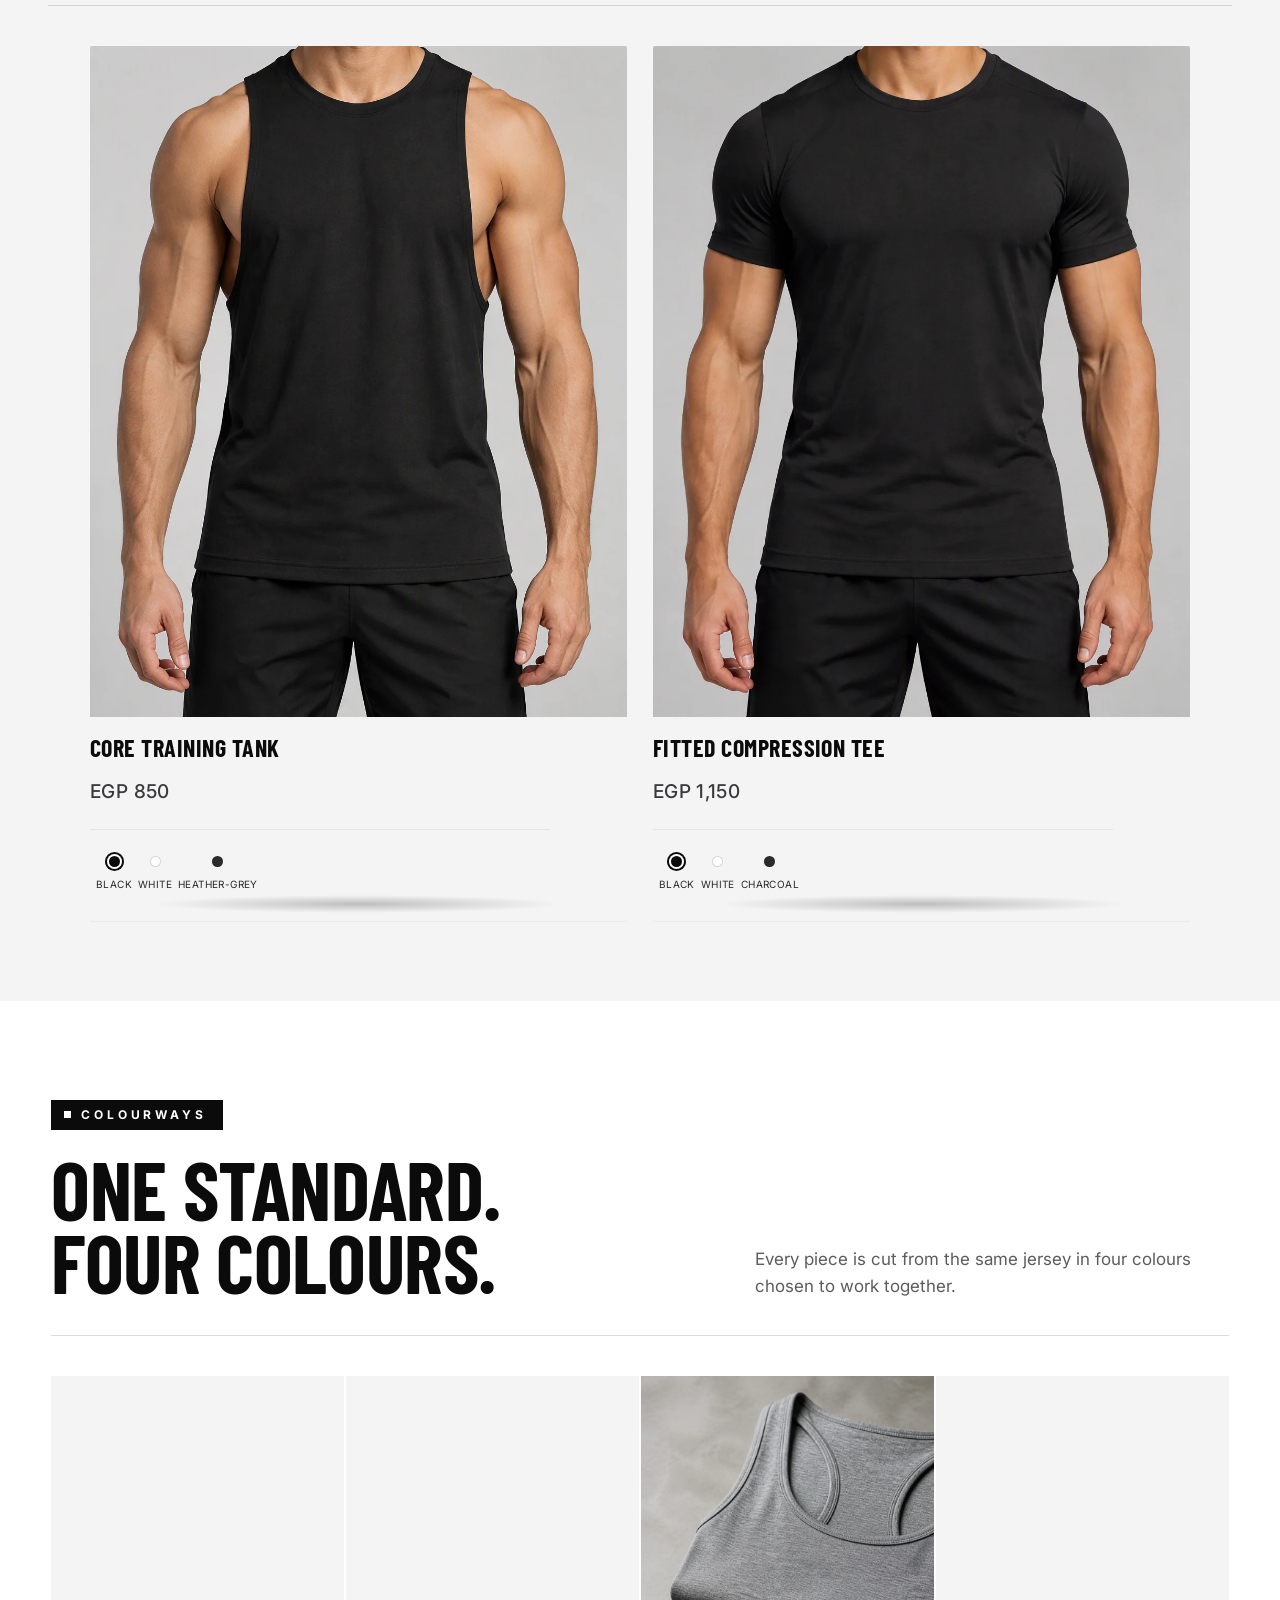
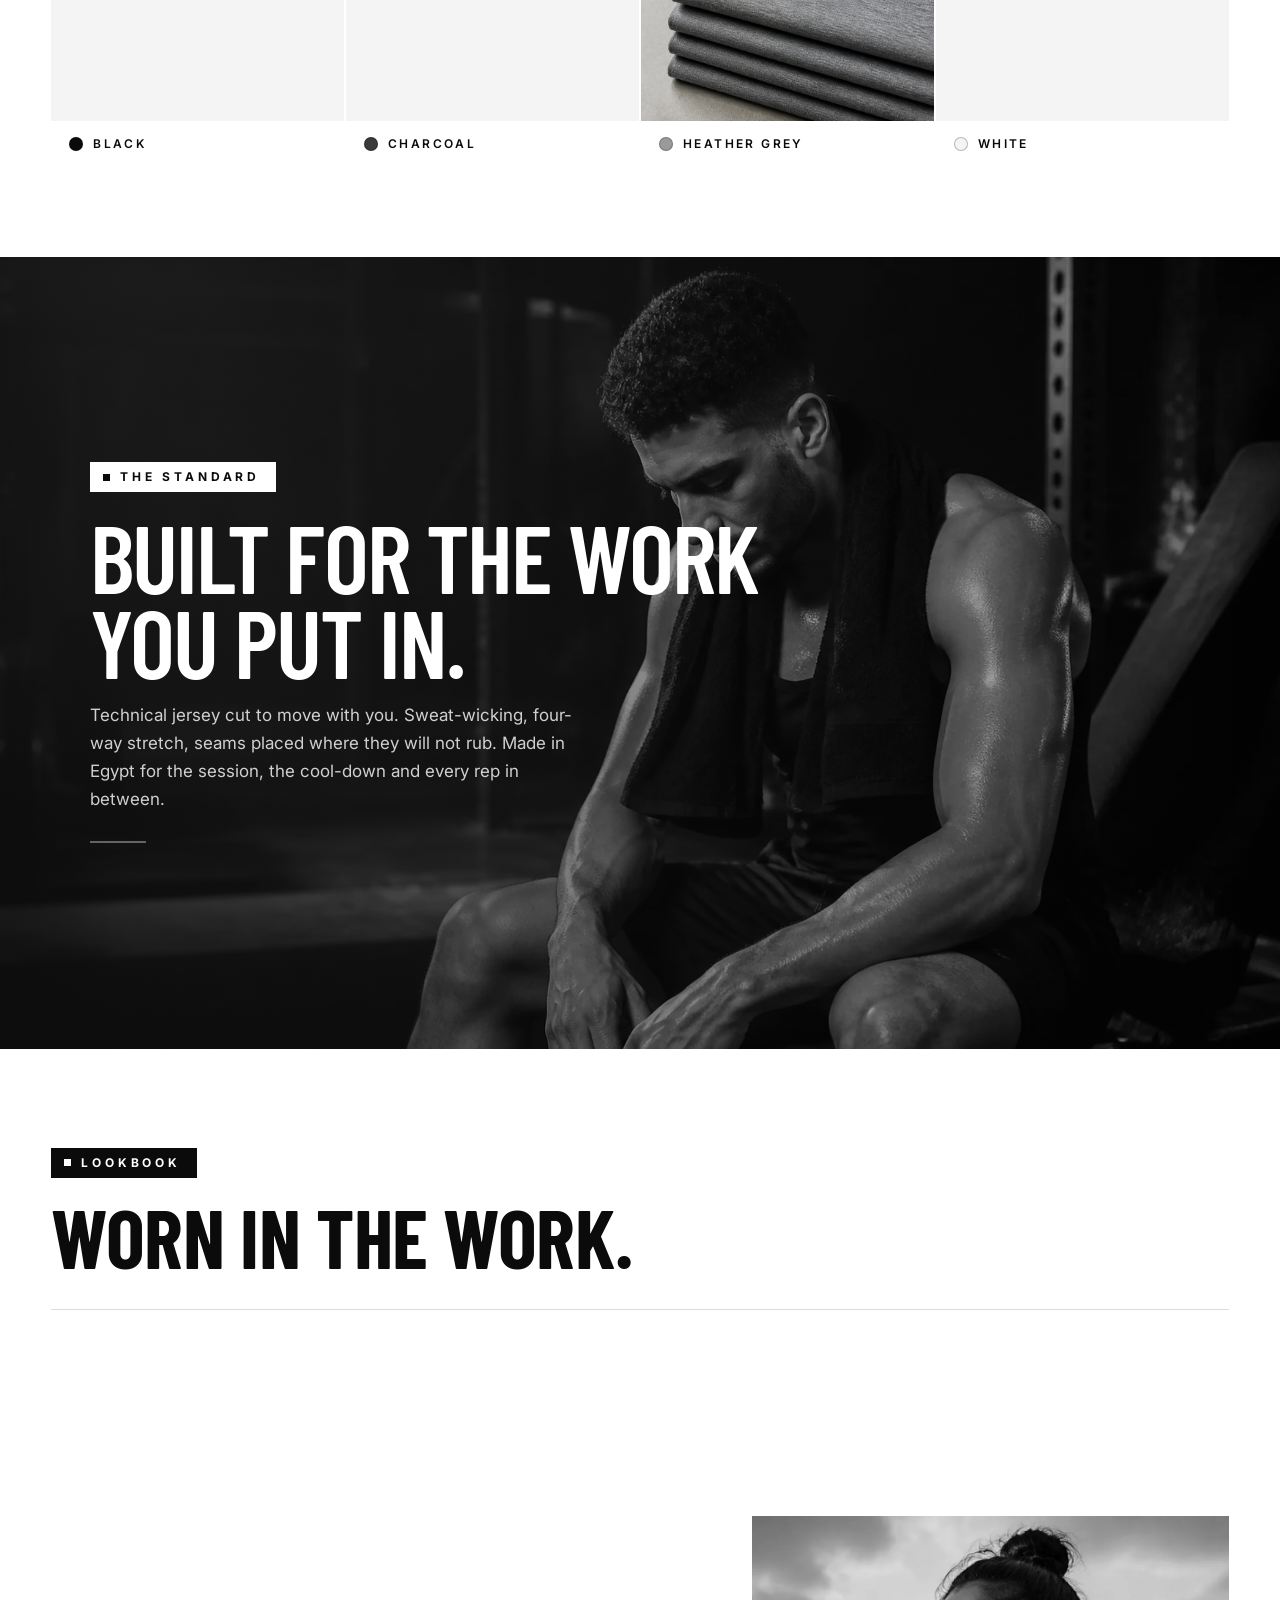
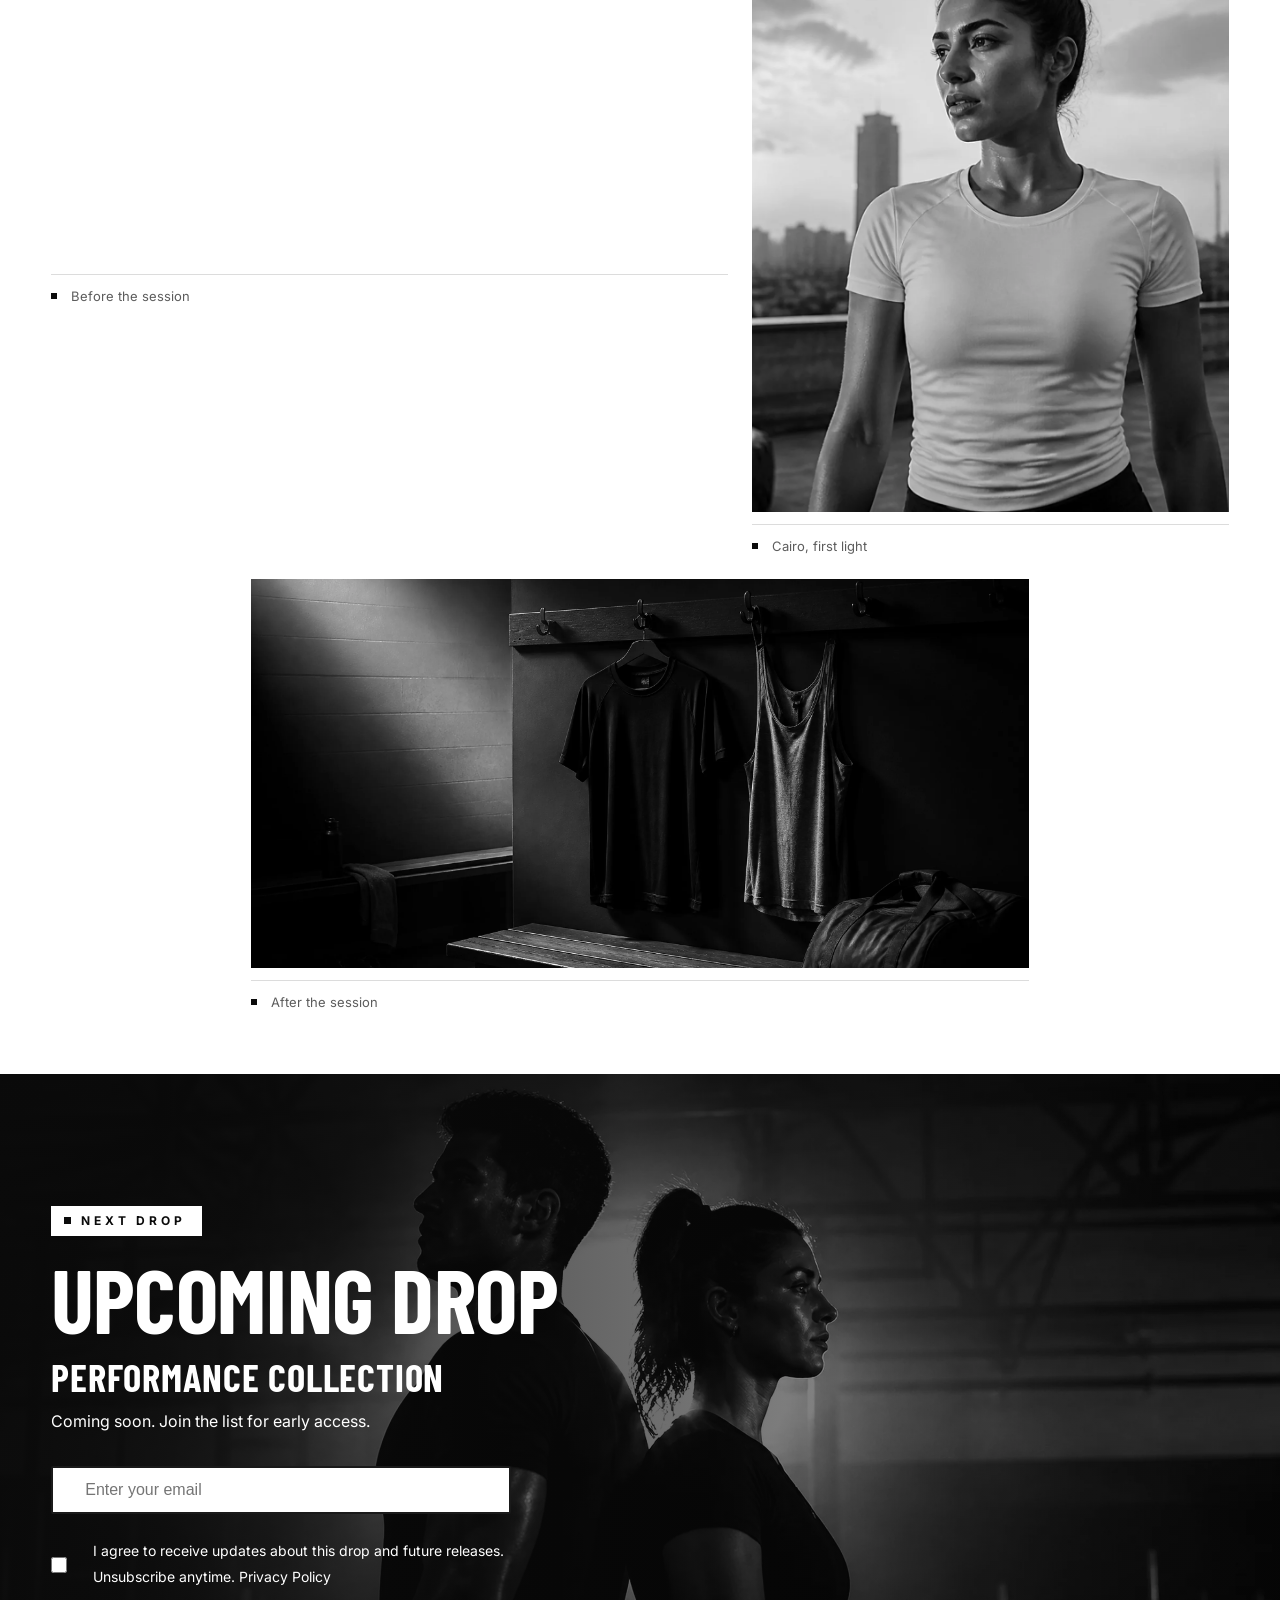
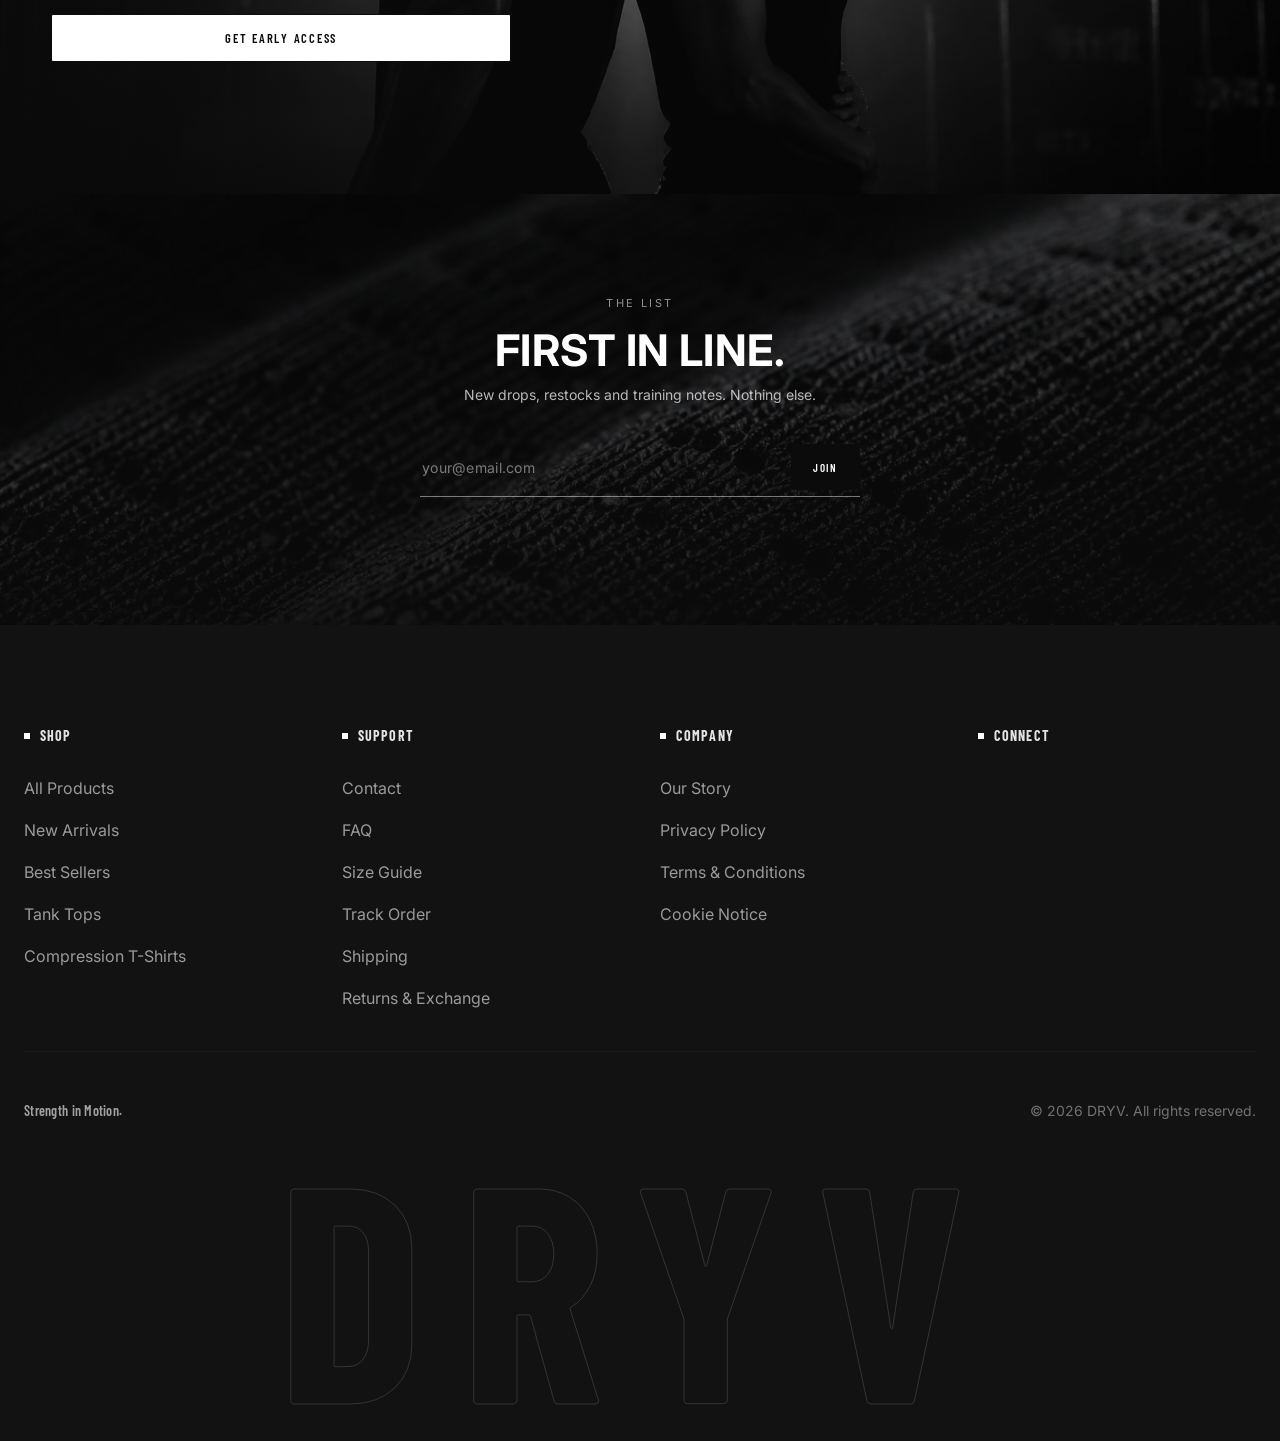
==== commit 36593d1e: "Replace demo with DRYV website client preview Co-Authored-By: Claude Opus 5.5 <noreply@anthropic.com" ====
--- a/index.html
+++ b/index.html
@@ -1,265 +1,367 @@
-<!doctype html>
-<html lang="ar" dir="rtl">
+<!DOCTYPE html>
+<html lang="en" dir="ltr">
 <head>
-<meta charset="utf-8">
-<meta name="viewport" content="width=device-width, initial-scale=1, viewport-fit=cover">
-<title>Al-Hossam Law Firm</title>
-<meta name="claude:viewport-fit-sides" content="cover">
-<link rel="preconnect" href="https://fonts.googleapis.com">
-<link rel="stylesheet" href="https://fonts.googleapis.com/css2?family=Reem+Kufi:wght@500;700&family=IBM+Plex+Sans+Arabic:wght@400;500;600&family=Cormorant+Garamond:wght@600;700&display=swap">
-<style>
-/* Layout: mobile-first single column, stacked bands, sticky header, floating WhatsApp button */
-:root{
-  --ink:#0f1a2b; --ink2:#18263d; --gold:#b8924a; --gold2:#d9bb7c;
-  --paper:#f6f4ef; --card:#ffffff; --fg:#1c2433; --muted:#5d6676; --line:#e3ddd0;
-  --display:"Reem Kufi","Cormorant Garamond",Georgia,serif;
-  --body:"IBM Plex Sans Arabic",system-ui,sans-serif;
-}
-@media (prefers-color-scheme: dark){:root:not([data-theme="light"]){--paper:#0c1422;--card:#132036;--fg:#ece7dc;--muted:#a7afbd;--line:#25344d;color-scheme:dark}}
-:root[data-theme="dark"]{--paper:#0c1422;--card:#132036;--fg:#ece7dc;--muted:#a7afbd;--line:#25344d;color-scheme:dark}
-*{box-sizing:border-box}
-body{background:var(--paper);color:var(--fg);font-family:var(--body);font-size:16px;line-height:1.75}
-html[lang="en"] body{--display:"Cormorant Garamond",Georgia,serif}
-body::before{content:"";position:fixed;inset:0 0 auto;height:env(safe-area-inset-top,0px);z-index:10;background:var(--ink)}
-.wrap{max-width:1080px;margin:0 auto;padding-left:max(16px,env(safe-area-inset-left,0px));padding-right:max(16px,env(safe-area-inset-right,0px))}
-h1,h2,h3{font-family:var(--display);text-wrap:balance;margin:0;line-height:1.3}
-a{color:inherit}
-.btn{display:inline-flex;align-items:center;gap:8px;padding:13px 22px;border-radius:4px;font-weight:600;text-decoration:none;border:1px solid var(--gold);cursor:pointer;font:inherit;font-weight:600}
-.btn-gold{background:var(--gold);color:#101826}
-.btn-ghost{background:transparent;color:#f3ead7}
-.btn:focus-visible,button:focus-visible,input:focus-visible,select:focus-visible,textarea:focus-visible{outline:2px solid var(--gold2);outline-offset:2px}
-
-header{position:sticky;top:env(safe-area-inset-top,0px);z-index:20;background:var(--ink);color:#f3ead7;border-bottom:1px solid #2a3a55}
-header .wrap{display:flex;align-items:center;justify-content:space-between;gap:12px;padding-block:12px}
-.brand{display:flex;align-items:center;gap:10px;text-decoration:none}
-.brand b{font-family:var(--display);font-size:1.05rem;display:block;line-height:1.2}
-.brand small{color:var(--gold2);font-size:.72rem;letter-spacing:.04em}
-.lang{background:none;border:1px solid #3b4d6c;color:#f3ead7;padding:6px 12px;border-radius:4px;font:inherit;font-size:.85rem;cursor:pointer}
-
-.hero{background:radial-gradient(120% 90% at 80% 0%,#22365a 0%,var(--ink) 60%);color:#f3ead7;position:relative;overflow:hidden}
-.hero .wrap{padding-block:56px 64px;display:grid;gap:22px;position:relative}
-.hero::after{content:"";position:absolute;inset:auto -60px -80px auto;width:320px;height:320px;border:1px solid rgba(217,187,124,.18);border-radius:50%}
-.eyebrow{color:var(--gold2);font-size:.82rem;letter-spacing:.08em;font-weight:600}
-.hero h1{font-size:clamp(2rem,6.5vw,3.4rem);max-width:18ch}
-.hero h1 em{font-style:normal;color:var(--gold2)}
-.hero p{max-width:52ch;color:#cfd5df;margin:0}
-.hero .ctas{display:flex;flex-wrap:wrap;gap:10px}
-.trust{display:flex;flex-wrap:wrap;gap:8px 22px;font-size:.85rem;color:#b9c1cf}
-.trust span::before{content:"✓ ";color:var(--gold2)}
-
-section{padding-block:64px}
-.head{display:grid;gap:8px;margin-bottom:28px;max-width:60ch}
-.head h2{font-size:clamp(1.6rem,4.5vw,2.3rem)}
-.head p{color:var(--muted);margin:0}
-.rule{width:48px;height:2px;background:var(--gold)}
-
-.areas{display:grid;grid-template-columns:repeat(auto-fit,minmax(240px,1fr));gap:14px}
-.area{background:var(--card);border:1px solid var(--line);border-radius:6px;padding:22px;display:grid;gap:8px;align-content:start}
-.area svg{width:34px;height:34px;color:var(--gold)}
-.area h3{font-size:1.15rem}
-.area p{margin:0;color:var(--muted);font-size:.93rem}
-
-.stats{background:var(--ink);color:#f3ead7}
-.stats .grid{display:grid;grid-template-columns:repeat(auto-fit,minmax(150px,1fr));gap:24px;text-align:center}
-.stat b{font-family:"Cormorant Garamond",serif;font-size:2.6rem;color:var(--gold2);display:block;line-height:1;font-variant-numeric:tabular-nums}
-.stat span{font-size:.9rem;color:#c3cad6}
-
-.steps{display:grid;grid-template-columns:repeat(auto-fit,minmax(220px,1fr));gap:18px;counter-reset:s}
-.step{border-top:2px solid var(--gold);padding-top:14px}
-.step::before{counter-increment:s;content:counter(s);font-family:"Cormorant Garamond",serif;font-size:1.8rem;color:var(--gold)}
-.step h3{font-size:1.1rem}
-.step p{margin:4px 0 0;color:var(--muted);font-size:.93rem}
-
-.book{display:grid;gap:24px;grid-template-columns:repeat(auto-fit,minmax(300px,1fr));align-items:start}
-form{background:var(--card);border:1px solid var(--line);border-radius:6px;padding:22px;display:grid;gap:14px}
-label{font-size:.85rem;font-weight:600;display:grid;gap:6px}
-input,select,textarea{font:inherit;padding:11px 12px;border:1px solid var(--line);border-radius:4px;background:var(--paper);color:var(--fg);width:100%}
-textarea{min-height:90px;resize:vertical}
-.contact{display:grid;gap:14px}
-.contact div{display:grid;gap:2px}
-.contact small{color:var(--muted)}
-.contact b{direction:ltr;unicode-bidi:isolate}
-.note{font-size:.82rem;color:var(--muted);margin:0}
-
-details{border-bottom:1px solid var(--line);padding-block:14px}
-summary{cursor:pointer;font-weight:600}
-details p{color:var(--muted);margin:8px 0 0}
-
-footer{background:var(--ink);color:#b9c1cf;font-size:.85rem}
-footer .wrap{padding-block:28px;display:flex;flex-wrap:wrap;gap:12px;justify-content:space-between;align-items:center}
-.sdg{display:inline-flex;align-items:center;gap:8px}
-.sdg i{background:#00689d;color:#fff;font-style:normal;font-weight:700;font-size:.75rem;padding:3px 7px;border-radius:3px}
-.credit a{color:var(--gold2);text-decoration:none}
-
-.fab{position:fixed;bottom:calc(18px + env(safe-area-inset-bottom,0px));inset-inline-end:calc(18px + env(safe-area-inset-right,0px));width:56px;height:56px;border-radius:50%;background:#25d366;display:grid;place-items:center;box-shadow:0 6px 20px rgba(0,0,0,.25);z-index:30}
-.fab svg{width:28px;height:28px;fill:#fff}
-@media (prefers-reduced-motion:no-preference){.hero h1,.hero p,.hero .ctas{animation:rise .7s ease both}.hero p{animation-delay:.1s}.hero .ctas{animation-delay:.2s}}
-@keyframes rise{from{transform:translateY(12px);opacity:.4}to{transform:none;opacity:1}}
-
-.hero .wrap{grid-template-columns:1fr}
-@media(min-width:860px){.hero .wrap{grid-template-columns:1.2fr .8fr;align-items:center}}
-.hero .art{display:grid;place-items:center}
-.hero .art svg{width:min(360px,80vw);height:auto;filter:drop-shadow(0 20px 40px rgba(0,0,0,.4))}
-.hero{background-image:radial-gradient(120% 90% at 80% 0%,#22365a 0%,var(--ink) 60%),repeating-linear-gradient(45deg,transparent 0 22px,rgba(217,187,124,.04) 22px 23px);background-blend-mode:normal}
-.pillars{display:grid;grid-template-columns:repeat(auto-fit,minmax(200px,1fr));gap:14px;margin-top:28px}
-.pill{position:relative;aspect-ratio:4/3;max-width:100%;border-radius:6px;overflow:hidden;display:flex;align-items:flex-end;padding:16px;color:#f3ead7;font-family:var(--display);font-size:1.15rem}
-.pill::before{content:"";position:absolute;inset:0;background:var(--g)}
-.pill svg{position:absolute;inset-inline-end:14px;top:14px;width:64px;height:64px;color:rgba(217,187,124,.55)}
-.pill span{position:relative}
-.area{transition:transform .2s,border-color .2s}.area:hover{transform:translateY(-3px);border-color:var(--gold)}
-
-.photo{margin:0;position:relative;width:min(380px,82vw);max-width:100%;aspect-ratio:645/799;border-radius:6px;overflow:hidden;background:#1a2740;box-shadow:0 24px 60px rgba(0,0,0,.45);outline:1px solid rgba(217,187,124,.5);outline-offset:10px}
-.photo img{width:100%;height:100%;object-fit:cover;display:block}
-.court{position:relative;min-height:340px;display:flex;align-items:flex-end;color:#f3ead7;background:#1a2740 center/cover no-repeat}
-.court::before{content:"";position:absolute;inset:0;background:linear-gradient(0deg,rgba(15,26,43,.92) 10%,rgba(15,26,43,.15) 75%)}
-.court .wrap{position:relative;padding-block:40px;width:100%}
-.court h2{font-size:clamp(1.5rem,4.5vw,2.3rem);max-width:22ch}
-.court p{color:#cfd5df;margin:8px 0 0;max-width:52ch}
-</style>
-
-<header>
-  <div class="wrap">
-    <a class="brand" href="#top">
-      <svg width="40" height="40" viewBox="0 0 40 40" aria-hidden="true"><rect x="1" y="1" width="38" height="38" rx="3" fill="none" stroke="#b8924a"/><path d="M20 9v20M12 13h16M12 13l-4 8h8zM28 13l-4 8h8zM14 31h12" stroke="#d9bb7c" stroke-width="1.6" fill="none" stroke-linecap="round"/></svg>
-      <span><b data-t="name"></b><small data-t="tag"></small></span>
-    </a>
-    <button class="lang" id="lang" type="button">English</button>
-  </div>
-</header>
-
-<main id="top">
-  <div class="hero">
-    <div class="wrap"><div style="display:grid;gap:22px">
-      <div class="eyebrow" data-t="eyebrow"></div>
-      <h1 data-t="h1"></h1>
-      <p data-t="lead"></p>
-      <div class="ctas">
-        <a class="btn btn-gold" href="#book" data-t="cta1"></a>
-        <a class="btn btn-ghost wa" href="#" target="_blank" rel="noopener" data-t="cta2"></a>
-      </div>
-      <div class="trust"><span data-t="t1"></span><span data-t="t2"></span><span data-t="t3"></span></div>
-    </div><div class="art"><figure class="photo"><img id="imgLawyer" alt="Lawyer in robe at an Egyptian court" width="645" height="799"></figure></div></div>
-  </div>
-
-  <section>
-    <div class="wrap">
-      <div class="head"><div class="rule"></div><h2 data-t="areasH"></h2><p data-t="areasP"></p></div>
-      <div class="areas" id="areas"></div>
-      <div class="pillars">
-<div class="pill" style="--g:linear-gradient(160deg,#1d3050,#0f1a2b)"><svg viewBox="0 0 24 24" fill="none" stroke="currentColor" stroke-width="1"><path d="M4 20h16M7 20V10M17 20V10M12 20V10M3 10l9-6 9 6z"/></svg><span data-t="p1"></span></div>
-<div class="pill" style="--g:linear-gradient(160deg,#5b4420,#1a1408)"><svg viewBox="0 0 24 24" fill="none" stroke="currentColor" stroke-width="1"><path d="M5 4h11l3 3v13H5z M8 9h8M8 13h8M8 17h5"/></svg><span data-t="p2"></span></div>
-<div class="pill" style="--g:linear-gradient(160deg,#243a35,#0d1715)"><svg viewBox="0 0 24 24" fill="none" stroke="currentColor" stroke-width="1"><path d="M8 11l3 3 5-6M12 3l8 3v6c0 5-4 8-8 9-4-1-8-4-8-9V6z"/></svg><span data-t="p3"></span></div>
-</div>
-    </div>
-  </section>
-
-  <section class="court" id="court"><div class="wrap"><div class="rule" style="margin-bottom:12px"></div><h2 data-t="courtH"></h2><p data-t="courtP"></p></div></section>
-
-  <section class="stats">
-    <div class="wrap grid">
-      <div class="stat"><b>+20</b><span data-t="s1"></span></div>
-      <div class="stat"><b>+1,500</b><span data-t="s2"></span></div>
-      <div class="stat"><b>24h</b><span data-t="s3"></span></div>
-      <div class="stat"><b>6</b><span data-t="s4"></span></div>
-    </div>
-  </section>
-
-  <section>
-    <div class="wrap">
-      <div class="head"><div class="rule"></div><h2 data-t="stepsH"></h2></div>
-      <div class="steps">
-        <div class="step"><h3 data-t="st1"></h3><p data-t="st1p"></p></div>
-        <div class="step"><h3 data-t="st2"></h3><p data-t="st2p"></p></div>
-        <div class="step"><h3 data-t="st3"></h3><p data-t="st3p"></p></div>
-      </div>
-    </div>
-  </section>
-
-  <section id="book" style="background:var(--card);border-block:1px solid var(--line)">
-    <div class="wrap book">
-      <div class="contact">
-        <div class="head" style="margin:0"><div class="rule"></div><h2 data-t="bookH"></h2><p data-t="bookP"></p></div>
-        <div><small data-t="phoneL"></small><b>+20 10 2310 7902</b></div>
-        <div><small data-t="hoursL"></small><span data-t="hours"></span></div>
-        <div><small data-t="addrL"></small><span data-t="addr"></span></div>
-      </div>
-      <form id="f">
-        <label><span data-t="fName"></span><input id="n" required></label>
-        <label><span data-t="fPhone"></span><input id="p" type="tel" required dir="ltr"></label>
-        <label><span data-t="fArea"></span><select id="a"></select></label>
-        <label><span data-t="fMsg"></span><textarea id="m"></textarea></label>
-        <button class="btn btn-gold" type="submit" data-t="send"></button>
-        <p class="note" data-t="note"></p>
-      </form>
-    </div>
-  </section>
-
-  <section>
-    <div class="wrap" style="max-width:760px">
-      <div class="head"><div class="rule"></div><h2 data-t="faqH"></h2></div>
-      <div id="faq"></div>
-    </div>
-  </section>
-</main>
-
-<footer>
-  <div class="wrap">
-    <span>© 2026 <span data-t="name"></span></span>
-    <span class="sdg"><i>SDG 16</i><span data-t="sdg"></span></span>
-    <span class="credit"><span data-t="by"></span> <a href="#top">innervision</a></span>
-  </div>
-</footer>
-
-<a class="fab wa" href="#" target="_blank" rel="noopener" aria-label="WhatsApp"><svg viewBox="0 0 24 24"><path d="M12 2a10 10 0 0 0-8.6 15.1L2 22l5-1.3A10 10 0 1 0 12 2zm5.8 14.2c-.2.7-1.4 1.3-2 1.4-.5.1-1.2.1-1.9-.1-.4-.1-1-.3-1.7-.6-3-1.3-4.9-4.3-5.1-4.5-.1-.2-1.2-1.6-1.2-3.1s.8-2.2 1-2.5c.3-.3.6-.4.8-.4h.6c.2 0 .4 0 .6.5l.8 2c.1.2.1.3 0 .5l-.4.6-.4.4c-.1.2-.3.3-.1.6.2.3.8 1.3 1.7 2.1 1.2 1 2.2 1.4 2.5 1.5.3.2.5.1.7-.1l.9-1.1c.2-.3.4-.2.7-.1l1.9.9c.3.1.5.2.5.3.1.2.1.8-.1 1.5z"/></svg></a>
-
-<script>
-const WA="201023107902";
-const I={
-ar:{name:"مؤسسة الحسام للمحاماة",tag:"والاستشارات القانونية",eyebrow:"محاماة واستشارات قانونية في مصر",
-h1:"حقك له <em>من يدافع عنه</em> بخبرة وأمانة",lead:"فريق من المحامين المقيدين بنقابة المحامين المصرية، نتابع قضيتك من أول استشارة حتى صدور الحكم، ونشرح لك كل خطوة بوضوح.",
-cta1:"احجز استشارة",cta2:"راسلنا على واتساب",t1:"سرية تامة",t2:"متابعة دورية للقضية",t3:"أتعاب واضحة من البداية",courtH:"نترافع أمام جميع درجات المحاكم المصرية",courtP:"من محاكم الأسرة والجنح حتى محكمة النقض، نقف إلى جانبك في كل مرحلة.",p1:"أمام جميع درجات المحاكم",p2:"صياغة ومراجعة العقود",p3:"حماية حقوقك وسرية ملفك",
-areasH:"مجالات عملنا",areasP:"نغطي أغلب احتياجاتك القانونية تحت سقف واحد.",
-s1:"عامًا من الخبرة",s2:"قضية واستشارة",s3:"رد على طلبك",s4:"مجالات تخصص",
-stepsH:"كيف نبدأ معك",st1:"احجز موعدك",st1p:"اختر نوع القضية وأرسل الطلب، يصلنا مباشرة على واتساب.",st2:"جلسة استشارة",st2p:"نسمع منك ونراجع المستندات ونوضح موقفك القانوني.",st3:"خطة ومتابعة",st3p:"نتفق على الأتعاب ونبدأ العمل مع تحديثات منتظمة.",
-bookH:"احجز استشارتك الآن",bookP:"املأ البيانات وسيفتح واتساب برسالة جاهزة لمكتبنا.",phoneL:"الهاتف وواتساب",hoursL:"مواعيد العمل",hours:"السبت إلى الخميس، 10 ص حتى 8 م",addrL:"العنوان",addr:"القاهرة، جمهورية مصر العربية",
-fName:"الاسم",fPhone:"رقم الهاتف",fArea:"نوع القضية",fMsg:"نبذة مختصرة (اختياري)",send:"إرسال عبر واتساب",note:"بياناتك تُعامل بسرية تامة.",
-faqH:"أسئلة شائعة",sdg:"السلام والعدل والمؤسسات القوية",by:"تصميم",
-areas:[["قضايا الأسرة","طلاق، نفقة، حضانة، رؤية، وتوثيق عقود الزواج."],["القضايا الجنائية","الدفاع في الجنح والجنايات والتظلمات والطعون."],["القضايا المدنية","العقود، التعويضات، ومنازعات الملكية والإيجارات."],["الشركات والتجارة","تأسيس الشركات، صياغة العقود، والتحكيم التجاري."],["العقارات","فحص المستندات، التسجيل، وصحة التوقيع ونفاذ العقود."],["قضايا العمل","حقوق العمال، الفصل التعسفي، والتأمينات الاجتماعية."]],
-faq:[["هل الاستشارة الأولى مدفوعة؟","نحدد ذلك حسب نوع القضية، ونخبرك بالتكلفة قبل الموعد بدون مفاجآت."],["هل يمكن الاستشارة أونلاين؟","نعم، نوفر استشارات عبر مكالمة فيديو لمن هم خارج القاهرة أو خارج مصر."],["كم تستغرق القضية؟","تختلف المدة حسب نوع القضية والمحكمة، ونعطيك تقديرًا واقعيًا بعد مراجعة الملف."]]},
-en:{name:"Al-Hossam Law Firm",tag:"Legal Consultancy",eyebrow:"Litigation and legal advice in Egypt",
-h1:"Your rights deserve <em>a strong defence</em>",lead:"Registered Egyptian Bar lawyers who follow your case from the first consultation to the final ruling, and explain every step in plain words.",
-cta1:"Book a consultation",cta2:"Message us on WhatsApp",t1:"Full confidentiality",t2:"Regular case updates",t3:"Clear fees upfront",courtH:"We plead before every level of Egyptian courts",courtP:"From family and misdemeanour courts up to the Court of Cassation, we stand with you at every stage.",p1:"Before every level of court",p2:"Contract drafting and review",p3:"Your rights protected, your file private",
-areasH:"Practice areas",areasP:"Most of your legal needs, handled under one roof.",
-s1:"Years of experience",s2:"Cases and consultations",s3:"Response time",s4:"Practice areas",
-stepsH:"How we start",st1:"Book your slot",st1p:"Pick your case type and send. It reaches us directly on WhatsApp.",st2:"Consultation",st2p:"We listen, review your documents and explain where you stand.",st3:"Plan and follow up",st3p:"We agree on fees and get to work, with regular updates.",
-bookH:"Book your consultation",bookP:"Fill in your details and WhatsApp opens with a ready message to our office.",phoneL:"Phone and WhatsApp",hoursL:"Office hours",hours:"Saturday to Thursday, 10 am to 8 pm",addrL:"Address",addr:"Cairo, Egypt",
-fName:"Name",fPhone:"Phone number",fArea:"Case type",fMsg:"Short summary (optional)",send:"Send via WhatsApp",note:"Your details are kept strictly confidential.",
-faqH:"Common questions",sdg:"Peace, Justice and Strong Institutions",by:"Designed by",
-areas:[["Family law","Divorce, alimony, custody, visitation and marriage contracts."],["Criminal defence","Defence in misdemeanours and felonies, appeals and objections."],["Civil cases","Contracts, compensation, property and rental disputes."],["Corporate and commercial","Company setup, contract drafting and commercial arbitration."],["Real estate","Document checks, registration and contract validity cases."],["Labour law","Employee rights, unfair dismissal and social insurance."]],
-faq:[["Is the first consultation paid?","It depends on the case type. We tell you the cost before the meeting, no surprises."],["Can I consult online?","Yes, we offer video consultations for clients outside Cairo or outside Egypt."],["How long does a case take?","It depends on the case and the court. We give a realistic estimate after reviewing your file."]]}};
-const icons=['<path d="M12 21s-7-4.5-7-10a4 4 0 0 1 7-2.6A4 4 0 0 1 19 11c0 5.5-7 10-7 10z"/>','<path d="M4 20h16M7 20V10M17 20V10M3 10l9-6 9 6z"/>','<path d="M12 3v18M5 7h14M5 7l-3 6h6zM19 7l-3 6h6z"/>','<rect x="3" y="7" width="18" height="13" rx="1"/><path d="M8 7V4h8v3"/>','<path d="M3 11l9-7 9 7M5 10v10h14V10M10 20v-6h4v6"/>','<circle cx="12" cy="8" r="4"/><path d="M4 21c1-4 4-6 8-6s7 2 8 6"/>'];
-let L="ar";
-function waLink(t){return "https://wa.me/"+WA+(t?"?text="+encodeURIComponent(t):"")}
-function render(){
-  const d=I[L];document.documentElement.lang=L;document.documentElement.dir=L==="ar"?"rtl":"ltr";
-  document.querySelectorAll("[data-t]").forEach(e=>{const v=d[e.dataset.t];if(v!=null)e.innerHTML=v});
-  document.getElementById("lang").textContent=L==="ar"?"English":"العربية";
-  document.getElementById("areas").innerHTML=d.areas.map((a,i)=>`<div class="area"><svg viewBox="0 0 24 24" fill="none" stroke="currentColor" stroke-width="1.5" stroke-linejoin="round">${icons[i]}</svg><h3>${a[0]}</h3><p>${a[1]}</p></div>`).join("");
-  document.getElementById("a").innerHTML=d.areas.map(a=>`<option>${a[0]}</option>`).join("");
-  document.getElementById("faq").innerHTML=d.faq.map(q=>`<details><summary>${q[0]}</summary><p>${q[1]}</p></details>`).join("");
-  document.querySelectorAll(".wa").forEach(a=>a.href=waLink(L==="ar"?"السلام عليكم، أريد حجز استشارة":"Hello, I would like to book a consultation"));
-  document.title=d.name;
-}
-document.getElementById("lang").onclick=()=>{L=L==="ar"?"en":"ar";render()};
-document.getElementById("f").addEventListener("submit",e=>{
-  e.preventDefault();
-  const n=document.getElementById("n").value,p=document.getElementById("p").value,a=document.getElementById("a").value,m=document.getElementById("m").value;
-  const t=L==="ar"?`حجز استشارة\nالاسم: ${n}\nالهاتف: ${p}\nنوع القضية: ${a}\n${m}`:`Consultation request\nName: ${n}\nPhone: ${p}\nCase type: ${a}\n${m}`;
-  const link=document.createElement("a");link.href=waLink(t);link.target="_blank";link.rel="noopener";document.body.appendChild(link);link.click();link.remove();
-});
-render();
-fetch("lawyer.txt").then(r=>r.text()).then(t=>{document.getElementById("imgLawyer").src=t.trim()}).catch(()=>{});
-fetch("court.txt").then(r=>r.text()).then(t=>{document.getElementById("court").style.backgroundImage="url("+t.trim()+")"}).catch(()=>{});
-</script>
-
+  <meta charset="UTF-8">
+  <meta name="viewport" content="width=device-width, initial-scale=1.0">
+  <meta name="description" content="DRYV - Premium athletic apparel and gymwear. Strength in Motion. Tank tops, compression tees, and performance collections for Egypt.">
+  <meta name="theme-color" content="#0B0B0B">
+  <title>DRYV | Strength in Motion</title>
+  <meta name="robots" content="noindex,nofollow">
+  <link rel="canonical" href="https://dryv.com/">
+  <link rel="preconnect" href="https://fonts.googleapis.com">
+  <link rel="preconnect" href="https://fonts.gstatic.com" crossorigin>
+  <link rel="preload" as="style" href="https://fonts.googleapis.com/css2?family=Barlow+Condensed:wght@600;700&family=Inter:wght@400;500;600&display=swap">
+  <link rel="stylesheet" href="https://fonts.googleapis.com/css2?family=Barlow+Condensed:wght@600;700&family=Inter:wght@400;500;600&display=swap" media="print" onload="this.media='all'">
+  <noscript><link rel="stylesheet" href="https://fonts.googleapis.com/css2?family=Barlow+Condensed:wght@600;700&family=Inter:wght@400;500;600&display=swap"></noscript>
+  <link rel="preload" as="image" href="assets/img/gen/dryv-sprint-960.webp" imagesrcset="assets/img/gen/dryv-sprint-960.webp 960w, assets/img/gen/dryv-sprint.webp 2400w" imagesizes="100vw" type="image/webp" fetchpriority="high">
+  
+  <link rel="stylesheet" href="styles.css?v=20261101rd3">
+  <link rel="stylesheet" href="redesign.css?v=20261101rd3b">
+  <link rel="stylesheet" href="editorial.css?v=20261101i14">
+  <link rel="stylesheet" href="premium.css?v=20261103p11">
+  <link rel="stylesheet" href="x3d.css?v=20261102x2" media="print" onload="this.media='all'">
+  <script type="importmap">{"imports":{"three":"./vendor/three.module.min.js"}}</script>
+  <link rel="stylesheet" href="intro.css?v=20261103v27" media="print" onload="this.media='all'">
+  <link rel="manifest" href="site.webmanifest">
+  <link rel="icon" href="favicon.ico" sizes="any">
+  <link rel="icon" type="image/png" sizes="32x32" href="assets/img/favicon-32.png">
+  <link rel="apple-touch-icon" href="assets/img/apple-touch-icon.png">
+  <meta property="og:type" content="website">
+  <meta property="og:title" content="DRYV | Strength in Motion">
+  <meta property="og:description" content="Premium athletic apparel and gymwear. Tank tops, compression tees, and performance collections for Egypt.">
+  <meta property="og:image" content="https://dryv.com/assets/img/cover-motion.jpg">
+  <meta property="og:url" content="https://dryv.com/">
+  <meta name="twitter:card" content="summary_large_image">
+  <meta name="twitter:title" content="DRYV | Strength in Motion">
+  <meta name="twitter:description" content="Premium athletic apparel and gymwear. Tank tops, compression tees, and performance collections for Egypt.">
+  <meta name="twitter:image" content="https://dryv.com/assets/img/cover-motion.jpg">
+  <script type="application/ld+json">
+  {
+    "@context": "https://schema.org",
+    "@type": "Organization",
+    "name": "DRYV",
+    "url": "https://dryv.com",
+    "logo": "https://dryv.com/assets/img/dryv-logo-approved.png",
+    "sameAs": []
+  }
+  </script>
+</head>
+<body>
+  <!-- Announcement Bar -->
+  <div class="announcement-bar" id="announcementBar" role="status" aria-live="polite">
+    <div class="announcement-bar-inner">
+      <span class="announcement-text" id="announcementText"></span>
+      <button class="announcement-dismiss" id="announcementDismiss" aria-label="Dismiss announcement" type="button">
+        <svg width="16" height="16" viewBox="0 0 24 24" fill="none" stroke="currentColor" stroke-width="2" aria-hidden="true"><path d="M18 6L6 18M6 6l12 12"/></svg>
+      </button>
+    </div>
+  </div>
+
+  <!-- Header -->
+  <header class="header" id="header" role="banner">
+    <div class="header-inner">
+      <!-- Logo -->
+      <a href="#/" class="logo" id="logo" aria-label="DRYV Home">
+        <span class="logo-text">DRYV</span>
+      </a>
+
+      <!-- Desktop Navigation -->
+      <nav class="header-nav" id="headerNav" role="navigation" aria-label="Primary navigation">
+        <button class="nav-item has-dropdown" id="shopBtn" type="button" aria-expanded="false" aria-haspopup="true" aria-controls="shopDropdown">
+          Shop
+          <svg class="chevron" width="16" height="16" viewBox="0 0 24 24" fill="none" stroke="currentColor" stroke-width="2" aria-hidden="true"><path d="M6 9l6 6 6-6"/></svg>
+        </button>
+        <div class="dropdown" id="shopDropdown" role="menu" aria-label="Shop" hidden>
+          <a href="#/collections/all" class="dropdown-item" role="menuitem">All Products</a>
+          <a href="#/collections/new-arrivals" class="dropdown-item" role="menuitem">New Arrivals</a>
+          <a href="#/collections/best-sellers" class="dropdown-item" role="menuitem">Best Sellers</a>
+          <hr class="dropdown-divider">
+          <a href="#/collections/tank-tops" class="dropdown-item" role="menuitem">Tank Tops</a>
+          <a href="#/collections/compression-t-shirts" class="dropdown-item" role="menuitem">Compression T-Shirts</a>
+          <a href="#/collections/upcoming-drops" class="dropdown-item" role="menuitem">Upcoming Drops</a>
+        </div>
+
+        <button class="nav-item has-dropdown" id="collectionsBtn" type="button" aria-expanded="false" aria-haspopup="true" aria-controls="collectionsDropdown">
+          Collections
+          <svg class="chevron" width="16" height="16" viewBox="0 0 24 24" fill="none" stroke="currentColor" stroke-width="2" aria-hidden="true"><path d="M6 9l6 6 6-6"/></svg>
+        </button>
+        <div class="dropdown" id="collectionsDropdown" role="menu" aria-label="Collections" hidden>
+          <a href="#/collections/new-arrivals" class="dropdown-item" role="menuitem">New Arrivals</a>
+          <a href="#/collections/best-sellers" class="dropdown-item" role="menuitem">Best Sellers</a>
+          <a href="#/collections/tank-tops" class="dropdown-item" role="menuitem">Tank Tops</a>
+          <a href="#/collections/compression-t-shirts" class="dropdown-item" role="menuitem">Compression T-Shirts</a>
+        </div>
+
+        <a href="#/pages/about" class="nav-item">Our Story</a>
+        <a href="#/pages/support" class="nav-item">Support</a>
+
+        <!-- Early Access link (shown conditionally) -->
+        <a href="#/early-access" class="nav-item early-access-link" id="earlyAccessLink" style="display:none;">Early Access</a>
+      </nav>
+
+      <!-- Utility Icons -->
+      <div class="header-utils" role="navigation" aria-label="Utility navigation">
+        <button class="icon-btn" id="searchBtn" type="button" aria-label="Search" aria-expanded="false" aria-controls="searchDrawer">
+          <svg width="20" height="20" viewBox="0 0 24 24" fill="none" stroke="currentColor" stroke-width="2" aria-hidden="true"><circle cx="11" cy="11" r="8"/><path d="M21 21l-4.35-4.35"/></svg>
+        </button>
+
+        <button class="icon-btn" id="accountBtn" type="button" aria-label="Account">
+          <svg width="20" height="20" viewBox="0 0 24 24" fill="none" stroke="currentColor" stroke-width="2" aria-hidden="true"><path d="M20 21v-2a4 4 0 0 0-4-4H8a4 4 0 0 0-4 4v2"/><circle cx="12" cy="7" r="4"/></svg>
+        </button>
+
+        <button class="icon-btn cart-btn" id="cartBtn" type="button" aria-label="Cart" aria-expanded="false" aria-controls="cartDrawer">
+          <svg width="20" height="20" viewBox="0 0 24 24" fill="none" stroke="currentColor" stroke-width="2" aria-hidden="true"><circle cx="9" cy="21" r="1"/><circle cx="20" cy="21" r="1"/><path d="M1 1h4l2.68 13.39a2 2 0 0 0 2 1.61h9.72a2 2 0 0 0 2-1.61L23 6H6"/></svg>
+          <span class="cart-count" id="cartCount" aria-live="polite">0</span>
+        </button>
+
+        <!-- Mobile Menu Button -->
+        <button class="icon-btn mobile-menu-btn" id="mobileMenuBtn" type="button" aria-label="Menu" aria-expanded="false" aria-controls="mobileDrawer">
+          <svg width="24" height="24" viewBox="0 0 24 24" fill="none" stroke="currentColor" stroke-width="2" aria-hidden="true"><line x1="3" y1="12" x2="21" y2="12"/><line x1="3" y1="6" x2="21" y2="6"/><line x1="3" y1="18" x2="21" y2="18"/></svg>
+        </button>
+      </div>
+    </div>
+
+    <!-- Search Drawer -->
+    <div class="search-drawer" id="searchDrawer" role="search" aria-label="Search products" hidden>
+      <div class="search-drawer-inner">
+        <label for="searchInput" class="visually-hidden">Search products</label>
+        <input type="search" id="searchInput" class="search-input" placeholder="Search products..." autocomplete="off" aria-label="Search products">
+        <button class="search-close" id="searchClose" type="button" aria-label="Close search">
+          <svg width="24" height="24" viewBox="0 0 24 24" fill="none" stroke="currentColor" stroke-width="2" aria-hidden="true"><path d="M18 6L6 18M6 6l12 12"/></svg>
+        </button>
+        <div class="search-results" id="searchResults" role="listbox" aria-label="Search results"></div>
+      </div>
+    </div>
+  </header>
+
+  <!-- Mobile Drawer -->
+  <div class="mobile-drawer" id="mobileDrawer" role="dialog" aria-modal="true" aria-label="Menu" hidden>
+    <div class="mobile-drawer-inner">
+      <div class="mobile-drawer-header">
+        <h2>Menu</h2>
+        <button class="drawer-close" id="mobileDrawerClose" type="button" aria-label="Close menu">
+          <svg width="24" height="24" viewBox="0 0 24 24" fill="none" stroke="currentColor" stroke-width="2" aria-hidden="true"><path d="M18 6L6 18M6 6l12 12"/></svg>
+        </button>
+      </div>
+      <div class="mobile-search">
+        <label for="mobileSearchInput" class="visually-hidden">Search products</label>
+        <input type="search" id="mobileSearchInput" placeholder="Search products..." autocomplete="off" aria-label="Search products">
+      </div>
+      <nav class="mobile-nav" role="navigation" aria-label="Mobile navigation">
+        <a href="#/collections/all" class="mobile-nav-item">All Products</a>
+        <a href="#/collections/new-arrivals" class="mobile-nav-item">New Arrivals</a>
+        <a href="#/collections/best-sellers" class="mobile-nav-item">Best Sellers</a>
+        <a href="#/collections/tank-tops" class="mobile-nav-item">Tank Tops</a>
+        <a href="#/collections/compression-t-shirts" class="mobile-nav-item">Compression T-Shirts</a>
+        <a href="#/collections/upcoming-drops" class="mobile-nav-item">Upcoming Drops</a>
+        <a href="#/pages/about" class="mobile-nav-item">Our Story</a>
+        <a href="#/pages/support" class="mobile-nav-item">Support</a>
+        <a href="#/early-access" class="mobile-nav-item early-access-link" id="mobileEarlyAccessLink" style="display:none;">Early Access</a>
+      </nav>
+      <div class="mobile-drawer-footer">
+        <a href="#/pages/contact" class="mobile-contact">Contact Us</a>
+        <a href="#" class="mobile-whatsapp" id="mobileWhatsApp" style="display:none;">WhatsApp</a>
+      </div>
+    </div>
+    <div class="mobile-drawer-backdrop" id="mobileDrawerBackdrop"></div>
+  </div>
+
+  <!-- Cart Drawer -->
+  <div class="cart-drawer" id="cartDrawer" role="dialog" aria-modal="true" aria-label="Shopping cart" hidden>
+    <div class="cart-drawer-inner">
+      <div class="cart-drawer-header">
+        <h2>Shopping Cart</h2>
+        <button class="drawer-close" id="cartDrawerClose" type="button" aria-label="Close cart">
+          <svg width="24" height="24" viewBox="0 0 24 24" fill="none" stroke="currentColor" stroke-width="2" aria-hidden="true"><path d="M18 6L6 18M6 6l12 12"/></svg>
+        </button>
+      </div>
+      <div class="cart-drawer-content" id="cartDrawerContent">
+        <div class="cart-empty" id="cartEmpty" hidden>
+          <p>Your cart is empty.</p>
+          <a href="#/collections/all" class="btn btn-primary">Continue Shopping</a>
+        </div>
+        <div class="cart-items" id="CartItems" role="list" aria-label="Cart items"></div>
+        <div class="cart-summary" id="cartSummary" hidden>
+          <div class="cart-row">
+            <span>Subtotal</span>
+            <span id="cartSubtotal">EGP 0</span>
+          </div>
+          <div class="cart-row">
+            <span>Shipping</span>
+            <span id="cartShipping">Calculated at checkout</span>
+          </div>
+          <div class="cart-discount">
+            <label for="discountCode" class="visually-hidden">Discount code</label>
+            <input type="text" id="discountCode" placeholder="Discount code" aria-label="Discount code">
+            <button id="applyDiscount" class="btn btn-secondary btn-sm" type="button">Apply</button>
+            <p class="discount-message" id="discountMessage" aria-live="polite"></p>
+          </div>
+          <div class="free-shipping-progress" id="freeShippingProgress" hidden>
+            <div class="progress-bar">
+              <div class="progress-fill" id="progressFill" style="width: 0%"></div>
+            </div>
+            <p id="freeShippingText"></p>
+          </div>
+          <div class="cart-total">
+            <span>Total</span>
+            <span id="cartTotal">EGP 0</span>
+          </div>
+          <a href="#/cart" class="btn btn-primary btn-block" id="goToCart">View Cart</a>
+          <button class="btn btn-secondary btn-block" id="checkoutBtn" type="button">Checkout</button>
+        </div>
+      </div>
+    </div>
+    <div class="cart-drawer-backdrop" id="cartDrawerBackdrop"></div>
+  </div>
+
+  <!-- Toast Container -->
+  <div class="toast-container" id="toastContainer" role="region" aria-label="Notifications" aria-live="polite"></div>
+
+  <!-- Main Content -->
+  <main id="mainContent" role="main">
+  <!-- Home hero is in the HTML so the LCP image paints before any script runs; home.js adopts this node. -->
+  <section class="ed-hero" data-3d="hero" data-static aria-labelledby="heroHeadline">
+        
+    <picture class="ed-hero__img">
+      <source type="image/webp" srcset="assets/img/gen/dryv-sprint-960.webp 960w, assets/img/gen/dryv-sprint.webp 2400w" sizes="100vw">
+      <img src="assets/img/gen/dryv-sprint.jpg" alt="Athlete in a black DRYV fitted compression tee driving out of a sprint start" loading="eager" fetchpriority="high" decoding="async">
+    </picture>
+        <div class="ed-hero__lockup">
+          <p class="ed-kicker ed-label is-popped">Training wear, made in Egypt</p>
+          <h1 id="heroHeadline" class="ed-hero__title">BUILT TO MOVE.</h1>
+          <div class="ed-hero__actions">
+            <a href="#/collections/all" class="btn btn-primary btn-on-dark btn-lg">Shop the Collection</a>
+            <a href="#/drop/performance-collection" class="btn btn-secondary-on-dark btn-lg">Join the Next Drop</a>
+          </div>
+        </div>
+        <ul class="ed-ribbon" aria-label="At a glance">
+          <li>Core Training Tank <b>EGP 850</b></li>
+          <li>Fitted Compression Tee <b>EGP 1,150</b></li>
+          <li>Four colourways</li>
+          <li>Free delivery over EGP 950</li>
+        </ul>
+      </section>
+  </main>
+  <script>if (location.hash && !/^#\/?$/.test(location.hash)) document.getElementById('mainContent').innerHTML = '';</script>
+
+  <!-- Footer -->
+  <footer class="footer" role="contentinfo">
+    <div class="footer-inner">
+      <div class="footer-grid">
+        <div class="footer-column">
+          <h3>Shop</h3>
+          <nav aria-label="Shop links">
+            <a href="#/collections/all">All Products</a>
+            <a href="#/collections/new-arrivals">New Arrivals</a>
+            <a href="#/collections/best-sellers">Best Sellers</a>
+            <a href="#/collections/tank-tops">Tank Tops</a>
+            <a href="#/collections/compression-t-shirts">Compression T-Shirts</a>
+          </nav>
+        </div>
+        <div class="footer-column">
+          <h3>Support</h3>
+          <nav aria-label="Support links">
+            <a href="#/pages/contact">Contact</a>
+            <a href="#/pages/faq">FAQ</a>
+            <a href="#/pages/size-guide">Size Guide</a>
+            <a href="#/pages/track-order">Track Order</a>
+            <a href="#/policies/shipping">Shipping</a>
+            <a href="#/policies/returns">Returns & Exchange</a>
+          </nav>
+        </div>
+        <div class="footer-column">
+          <h3>Company</h3>
+          <nav aria-label="Company links">
+            <a href="#/pages/about">Our Story</a>
+            <a href="#/policies/privacy">Privacy Policy</a>
+            <a href="#/policies/terms">Terms & Conditions</a>
+            <a href="#/policies/cookie">Cookie Notice</a>
+          </nav>
+        </div>
+        <div class="footer-column footer-connect">
+          <h3>Connect</h3>
+          <nav aria-label="Social links">
+            <a href="#" class="social-link" id="footerInstagram" style="display:none;">Instagram</a>
+            <a href="#" class="social-link" id="footerWhatsApp" style="display:none;">WhatsApp</a>
+          </nav>
+          <div class="newsletter-signup">
+            <label for="footerEmail" class="visually-hidden">Email for newsletter</label>
+            <input type="email" id="footerEmail" placeholder="Your email" aria-label="Email for newsletter">
+            <button id="footerSubscribe" class="btn btn-primary" type="button">Subscribe</button>
+          </div>
+        </div>
+      </div>
+      <div class="footer-bottom">
+        <p class="slogan" id="footerSlogan">Strength in Motion.</p>
+        <p class="copyright" id="footerCopyright">© 2026 DRYV. All rights reserved.</p>
+      </div>
+    </div>
+  </footer>
+
+  <!-- Cookie Notice Bar -->
+  <div class="cookie-notice" id="cookieNotice" role="dialog" aria-label="Cookie preferences" hidden>
+    <p class="cookie-text" id="cookieText"></p>
+    <div class="cookie-actions">
+      <button id="cookieDecline" class="btn btn-secondary" type="button">Decline</button>
+      <button id="cookieAccept" class="btn btn-primary" type="button">Accept</button>
+    </div>
+  </div>
+
+  <!-- Modals -->
+  <div class="modal" id="sizeGuideModal" role="dialog" aria-modal="true" aria-labelledby="sizeGuideModalTitle" hidden>
+    <div class="modal-inner">
+      <div class="modal-header">
+        <h2 id="sizeGuideModalTitle">Size Guide</h2>
+        <button class="modal-close" type="button" aria-label="Close size guide">
+          <svg width="24" height="24" viewBox="0 0 24 24" fill="none" stroke="currentColor" stroke-width="2" aria-hidden="true"><path d="M18 6L6 18M6 6l12 12"/></svg>
+        </button>
+      </div>
+      <div class="modal-content" id="sizeGuideModalContent"></div>
+    </div>
+    <div class="modal-backdrop" id="sizeGuideModalBackdrop"></div>
+  </div>
+
+  <div class="modal" id="notificationModal" role="dialog" aria-modal="true" aria-labelledby="notificationModalTitle" hidden>
+    <div class="modal-inner modal-small">
+      <div class="modal-header">
+        <h2 id="notificationModalTitle"></h2>
+        <button class="modal-close" type="button" aria-label="Close">
+          <svg width="24" height="24" viewBox="0 0 24 24" fill="none" stroke="currentColor" stroke-width="2" aria-hidden="true"><path d="M18 6L6 18M6 6l12 12"/></svg>
+        </button>
+      </div>
+      <div class="modal-content" id="notificationModalContent"></div>
+    </div>
+    <div class="modal-backdrop" id="notificationModalBackdrop"></div>
+  </div>
+
+  <!-- Scripts -->
+  <script src="config.js?v=20261102d"></script>
+  <script src="i18n.js?v=20261102d"></script>
+  <script src="js/analytics.js?v=20261102d"></script>
+  <script src="js/meta.js?v=20261101i13"></script>
+  <script src="js/core.js?v=20261101i05"></script>
+  <script src="js/cover-band.js?v=20261102p1" defer></script>
+  <script src="js/home.js?v=20261102p1" defer></script>
+  <script src="js/pop.js?v=20261102p1" defer></script>
+  <script src="js/redesign.js?v=20261101i06" defer></script>
+  <script src="js/shop.js?v=20261102d" defer></script>
+  <script src="js/product.js?v=20261101rd3" defer></script>
+  <script src="js/cart.js?v=20261102d" defer></script>
+  <script src="js/checkout.js?v=20261101pay" defer></script>
+  <script src="js/drop.js?v=20261102d" defer></script>
+  <script src="js/pages.js?v=20261101i13" defer></script>
+
+  <!-- DRYV Intro: dynamic import after first paint -->
+  <script type="module">
+    if ('requestIdleCallback' in window) {
+      requestIdleCallback(() => import('./js/intro/intro.js?v=20261103v26'));
+    } else {
+      setTimeout(() => import('./js/intro/intro.js?v=20261103v26'), 0);
+    }
+  </script>
+  <script src="js/nav-anchor.js?v=20261102d" defer></script>
+  <script src="js/shop-stage.js?v=20261103s4" defer></script>
+  <script src="js/depth.js?v=20261102x1" defer></script>
+  <script type="module" src="js/three/stage.js?v=20261102h4"></script>
+</body>
 </html>
--- a/styles.css
+++ b/styles.css
@@ -0,0 +1,1832 @@
+/* the hidden attribute must beat class-based display rules */
+[hidden] { display: none !important; }
+
+/* DRYV Website Styles */
+/* Design tokens from brief 3.2-3.6 */
+
+:root {
+  /* Colours */
+  --color-black: #0B0B0B;
+  --color-carbon: #161616;
+  --color-graphite: #2B2B2B;
+  --color-steel: #5C5C5C;
+  --color-ash: #9A9A9A;
+  --color-fog: #E3E3E3;
+  --color-mist: #F4F4F4;
+  --color-white: #FFFFFF;
+  --color-error: #B3261E;
+  --color-success: #1E6B34;
+  --color-notice: #7A4F00;
+
+  /* Fonts */
+  --font-heading: 'Barlow Condensed', system-ui, sans-serif;
+  --font-body: 'Inter', system-ui, sans-serif;
+
+  /* Type scale */
+  --h1-size-desktop: clamp(40px, 4vw, 64px);
+  --h1-line-desktop: clamp(44px, 4.5vw, 68px);
+  --h2-size-desktop: clamp(28px, 3vw, 40px);
+  --h2-line-desktop: clamp(34px, 3.5vw, 46px);
+  --h3-size-desktop: clamp(20px, 2.5vw, 24px);
+  --h3-line-desktop: clamp(26px, 3vw, 30px);
+  --body-size: 16px;
+  --body-line: 26px;
+  --small-size: 14px;
+  --small-line: 20px;
+  --button-size: 13px;
+  --button-line: 16px;
+
+  /* Spacing */
+  --gutter-1: 16px;
+  --gutter-2: 24px;
+  --gutter-3: 32px;
+  --gutter-4: 40px;
+  --section-pad-1: 48px;
+  --section-pad-2: 64px;
+  --section-pad-3: 80px;
+  --section-pad-4: 96px;
+  --max-width: 1440px;
+
+  /* Component tokens */
+  --button-radius: 2px;
+  --button-height-lg: 56px;
+  --button-height-md: 48px;
+  --button-height-sm: 44px;
+  --transition-fast: 150ms ease-out;
+  --focus-outline: 2px solid var(--color-black);
+  --focus-offset: 2px;
+
+  /* Product image aspect */
+  --product-aspect: 4/5;
+}
+
+/* RTL support via logical properties */
+html[dir="rtl"] {
+  /* Logical properties handle mirroring automatically */
+}
+
+/* Reset & base */
+*, *::before, *::after { box-sizing: border-box; }
+html { scroll-behavior: smooth; }
+@media (prefers-reduced-motion: reduce) {
+  html { scroll-behavior: auto; }
+  *, *::before, *::after { animation-duration: 0.01ms !important; transition-duration: 0.01ms !important; }
+}
+
+body {
+  margin: 0;
+  font-family: var(--font-body);
+  font-size: var(--body-size);
+  line-height: var(--body-line);
+  color: var(--color-black);
+  background: var(--color-white);
+  -webkit-font-smoothing: antialiased;
+  -moz-osx-font-smoothing: grayscale;
+}
+
+img { max-width: 100%; height: auto; display: block; }
+a { color: inherit; text-decoration: none; }
+button { font-family: inherit; cursor: pointer; border: none; background: none; }
+
+/* Focus visible */
+:focus:not(:focus-visible) { outline: none; }
+:focus-visible {
+  outline: var(--focus-outline);
+  outline-offset: var(--focus-offset);
+}
+
+/* Visually hidden */
+.visually-hidden {
+  position: absolute; width: 1px; height: 1px; padding: 0; margin: -1px;
+  overflow: hidden; clip: rect(0,0,0,0); white-space: nowrap; border: 0;
+}
+
+/* Headings */
+h1, h2, h3, h4, h5, h6 {
+  font-family: var(--font-heading);
+  font-weight: 700;
+  text-transform: uppercase;
+  letter-spacing: 0.02em;
+  line-height: 1.1;
+  margin: 0 0 var(--gutter-1);
+}
+h1 { font-size: var(--h1-size-desktop); line-height: var(--h1-line-desktop); }
+h2 { font-size: var(--h2-size-desktop); line-height: var(--h2-line-desktop); }
+h3 { font-size: var(--h3-size-desktop); line-height: var(--h3-line-desktop); }
+
+/* Buttons */
+.btn {
+  display: inline-flex;
+  align-items: center;
+  justify-content: center;
+  gap: var(--gutter-1);
+  font-family: var(--font-heading);
+  font-size: var(--button-size);
+  line-height: 1;
+  font-weight: 600;
+  text-transform: uppercase;
+  letter-spacing: 0.08em;
+  border-radius: 0;
+  transition: background-color 160ms ease-out, color 160ms ease-out, border-color 160ms ease-out, transform 150ms ease-out;
+  white-space: nowrap;
+  min-height: 46px;
+  padding: 0 26px;
+  border: 1px solid currentColor;
+  text-decoration: none;
+  cursor: pointer;
+}
+.btn:active { transform: translateY(1px); }
+.btn[disabled], .btn.is-disabled { opacity: 0.38; pointer-events: none; }
+.btn-primary {
+  background: var(--color-black);
+  color: var(--color-white);
+  border: 1px solid var(--color-black);
+}
+.btn-primary:hover { background: var(--color-white); color: var(--color-black); }
+.btn-primary:focus-visible { outline-color: var(--color-black); }
+.btn-secondary {
+  background: transparent;
+  color: var(--color-black);
+  border: 1px solid var(--color-black);
+}
+.btn-secondary:hover { background: var(--color-black); color: var(--color-white); }
+.btn-secondary:focus-visible { outline-color: var(--color-black); }
+.btn-on-dark {
+  background: var(--color-white);
+  color: var(--color-black);
+  border: 1px solid var(--color-white);
+}
+.btn-on-dark:hover { background: transparent; color: var(--color-white); }
+.btn-on-dark:focus-visible { outline-color: var(--color-white); }
+.btn-secondary-on-dark {
+  background: transparent;
+  color: var(--color-white);
+  border: 1px solid var(--color-white);
+}
+.btn-secondary-on-dark:hover { background: var(--color-white); color: var(--color-black); }
+.btn-secondary-on-dark:focus-visible { outline-color: var(--color-white); }
+.btn-lg { height: var(--button-height-lg); padding: 0 var(--gutter-3); min-width: 200px; }
+.btn-md { height: var(--button-height-md); padding: 0 var(--gutter-2); }
+.btn-sm { height: var(--button-height-sm); padding: 0 var(--gutter-1); }
+.btn-block { width: 100%; }
+
+/* Icon buttons */
+.icon-btn {
+  display: inline-flex;
+  align-items: center;
+  justify-content: center;
+  width: 44px;
+  height: 44px;
+  border-radius: var(--button-radius);
+  color: var(--color-black);
+  transition: background var(--transition-fast);
+}
+.icon-btn:hover { background: var(--color-fog); }
+.icon-btn:focus-visible { outline-color: var(--color-black); }
+
+/* Container */
+.container {
+  width: 100%;
+  max-width: var(--max-width);
+  margin: 0 auto;
+  padding: 0 var(--gutter-2);
+}
+
+/* Announcement Bar */
+.announcement-bar {
+  background: var(--color-carbon);
+  color: var(--color-white);
+  font-size: var(--small-size);
+  line-height: var(--small-line);
+  padding: var(--gutter-1) 0;
+  overflow: hidden;
+}
+.announcement-bar.hidden { display: none; }
+.announcement-bar-inner { 
+  display: flex; 
+  align-items: center; 
+  justify-content: space-between; 
+  gap: var(--gutter-2); 
+  max-width: var(--max-width); 
+  margin: 0 auto; 
+  padding: 0 var(--gutter-2); 
+}
+.announcement-text { flex: 1; text-align: center; min-width: 0; }
+.announcement-dismiss {
+  display: flex; align-items: center; justify-content: center;
+  width: 32px; height: 32px; flex-shrink: 0;
+  color: var(--color-white);
+  border-radius: var(--button-radius);
+  transition: background var(--transition-fast);
+}
+.announcement-dismiss:hover { background: rgba(255,255,255,0.1); }
+
+/* Header */
+.header { position: sticky; top: 0; z-index: 100; background: var(--color-white); border-bottom: 1px solid var(--color-fog); }
+.header-inner { display: flex; align-items: center; justify-content: space-between; gap: var(--gutter-2); height: 64px; max-width: var(--max-width); margin: 0 auto; padding: 0 var(--gutter-2); }
+.logo { display: flex; align-items: center; }
+.logo-text { font-family: var(--font-heading); font-size: 28px; font-weight: 700; letter-spacing: 0.18em; color: var(--color-black); }
+
+/* Desktop nav */
+.header-nav { display: flex; align-items: center; gap: var(--gutter-1); }
+.nav-item { display: flex; align-items: center; gap: 6px; padding: var(--gutter-1) var(--gutter-1); font-family: var(--font-heading); font-size: var(--small-size); font-weight: 600; text-transform: uppercase; letter-spacing: 0.02em; color: var(--color-black); border-radius: var(--button-radius); transition: color var(--transition-fast); }
+.nav-item:hover { color: var(--color-steel); }
+.nav-group { position: relative; }
+.chevron { transition: transform var(--transition-fast); }
+.nav-item[aria-expanded="true"] .chevron { transform: rotate(180deg); }
+
+.dropdown {
+  position: absolute;
+  top: 100%;
+  inset-inline-start: 0;
+  min-width: 200px;
+  background: var(--color-white);
+  border: 1px solid var(--color-fog);
+  border-radius: var(--button-radius);
+  box-shadow: 0 8px 24px rgba(0,0,0,0.08);
+  padding: var(--gutter-1);
+  display: none;
+  flex-direction: column;
+  gap: 4px;
+  z-index: 50;
+}
+.dropdown[hidden] { display: none; }
+.dropdown:not([hidden]) { display: flex; }
+.dropdown-item { padding: var(--gutter-1) var(--gutter-2); font-family: var(--font-body); font-size: var(--body-size); color: var(--color-black); border-radius: var(--button-radius); transition: background var(--transition-fast); }
+.dropdown-item:hover { background: var(--color-mist); }
+.dropdown-divider { border: none; border-top: 1px solid var(--color-fog); margin: var(--gutter-1) 0; }
+.early-access-link { color: var(--color-notice); }
+.early-access-link:hover { text-decoration: underline; }
+
+/* Header utils */
+.header-utils { display: flex; align-items: center; gap: var(--gutter-1); }
+.mobile-menu-btn { display: none; }
+
+/* Search Drawer */
+.search-drawer {
+  position: fixed;
+  inset: 0;
+  z-index: 200;
+  background: var(--color-white);
+  transform: translateY(-100%);
+  transition: transform var(--transition-fast), visibility var(--transition-fast);
+  display: flex;
+  align-items: flex-start;
+  padding-top: 80px;
+  visibility: hidden;
+  overflow: hidden;
+}
+.search-drawer[hidden] { display: none; }
+.search-drawer:not([hidden]) { 
+  transform: translateY(0); 
+  visibility: visible;
+}
+.search-drawer-inner { width: 100%; max-width: var(--max-width); margin: 0 auto; padding: 0 var(--gutter-2); }
+.search-input { width: 100%; height: 56px; font-size: var(--body-size); padding: 0 var(--gutter-2); border: 2px solid var(--color-graphite); border-radius: var(--button-radius); background: var(--color-white); }
+.search-input:focus { border-color: var(--color-black); outline: none; }
+.search-close { position: absolute; top: 20px; inset-inline-end: 20px; width: 44px; height: 44px; }
+.search-results { margin-top: var(--gutter-2); max-height: 60vh; overflow-y: auto; }
+.search-result { display: flex; align-items: center; gap: var(--gutter-2); min-height: 72px; padding: var(--gutter-1); border-bottom: 1px solid var(--color-fog); color: var(--color-black); }
+.search-result:hover { background: var(--color-mist); }
+.search-result img { width: 56px; height: 56px; object-fit: cover; background: var(--color-mist); }
+.search-empty { padding: var(--gutter-2) 0; color: var(--color-steel); }
+.mobile-search-results { max-height: 30vh; }
+
+/* Mobile Drawer */
+.mobile-drawer {
+  position: fixed;
+  top: 0; inset-inline-end: 0; bottom: 0;
+  width: 320px; max-width: 100%;
+  z-index: 200;
+  background: var(--color-white);
+  transform: translateX(100%);
+  transition: transform var(--transition-fast), visibility var(--transition-fast);
+  display: flex; flex-direction: column;
+  visibility: hidden;
+  overflow: hidden;
+}
+.mobile-drawer[hidden] { display: none; }
+.mobile-drawer:not([hidden]) { 
+  transform: translateX(0); 
+  visibility: visible;
+}
+.mobile-drawer-backdrop {
+  position: fixed; inset: 0;
+  background: rgba(0,0,0,0.5);
+  opacity: 0; visibility: hidden;
+  transition: opacity var(--transition-fast), visibility var(--transition-fast);
+  z-index: 199;
+}
+.mobile-drawer:not([hidden]) + .mobile-drawer-backdrop { opacity: 1; visibility: visible; }
+.mobile-drawer-inner { display: flex; flex-direction: column; height: 100%; padding: var(--gutter-3); overflow-y: auto; }
+.mobile-drawer-header { display: flex; justify-content: space-between; align-items: center; margin-bottom: var(--gutter-3); }
+.mobile-drawer-header h2 { font-size: var(--h3-size-desktop); margin: 0; }
+.drawer-close { width: 44px; height: 44px; }
+.mobile-search { margin-bottom: var(--gutter-3); }
+.mobile-search input { width: 100%; height: 48px; padding: 0 var(--gutter-2); font-size: var(--body-size); border: 2px solid var(--color-graphite); border-radius: var(--button-radius); }
+.mobile-nav { display: flex; flex-direction: column; gap: 4px; margin-bottom: auto; }
+.mobile-nav-item { display: flex; align-items: center; padding: var(--gutter-2) var(--gutter-1); font-family: var(--font-heading); font-size: var(--small-size); font-weight: 600; text-transform: uppercase; letter-spacing: 0.02em; color: var(--color-black); border-radius: var(--button-radius); }
+.mobile-nav-item:hover { background: var(--color-mist); }
+.mobile-drawer-footer { display: flex; flex-direction: column; gap: var(--gutter-2); padding-top: var(--gutter-3); border-top: 1px solid var(--color-fog); }
+.mobile-contact { text-align: center; padding: var(--gutter-2); font-family: var(--font-heading); font-size: var(--small-size); font-weight: 600; text-transform: uppercase; letter-spacing: 0.02em; color: var(--color-black); border: 2px solid var(--color-black); border-radius: var(--button-radius); }
+.mobile-whatsapp { text-align: center; padding: var(--gutter-2); color: #25D366; font-weight: 600; }
+
+/* Cart Drawer */
+.cart-drawer {
+  position: fixed;
+  top: 0; inset-inline-end: 0; bottom: 0;
+  width: 380px; max-width: 100%;
+  z-index: 200;
+  background: var(--color-white);
+  transform: translateX(100%);
+  transition: transform var(--transition-fast), visibility var(--transition-fast);
+  display: flex; flex-direction: column;
+  visibility: hidden;
+  overflow: hidden;
+}
+.cart-drawer[hidden] { display: none; }
+.cart-drawer:not([hidden]) { 
+  transform: translateX(0); 
+  visibility: visible;
+}
+.cart-drawer-backdrop {
+  position: fixed; inset: 0;
+  background: rgba(0,0,0,0.5);
+  opacity: 0; visibility: hidden;
+  transition: opacity var(--transition-fast), visibility var(--transition-fast);
+  z-index: 199;
+}
+.cart-drawer:not([hidden]) + .cart-drawer-backdrop { opacity: 1; visibility: visible; }
+.cart-drawer-inner { display: flex; flex-direction: column; height: 100%; overflow: hidden; }
+.cart-drawer-header { display: flex; justify-content: space-between; align-items: center; padding: var(--gutter-2) var(--gutter-3); border-bottom: 1px solid var(--color-fog); }
+.cart-drawer-header h2 { font-size: var(--h3-size-desktop); margin: 0; }
+.cart-drawer-content { flex: 1; overflow-y: auto; padding: var(--gutter-3); }
+.cart-empty { text-align: center; padding: var(--gutter-4); }
+.cart-items { display: flex; flex-direction: column; gap: var(--gutter-2); }
+.cart-summary { border-top: 1px solid var(--color-fog); padding-top: var(--gutter-3); }
+.cart-row { display: flex; justify-content: space-between; margin-bottom: var(--gutter-1); font-size: var(--body-size); }
+.cart-total { display: flex; justify-content: space-between; font-family: var(--font-heading); font-size: var(--h3-size-desktop); font-weight: 700; margin-top: var(--gutter-2); padding-top: var(--gutter-2); border-top: 1px solid var(--color-fog); }
+.cart-discount { display: flex; gap: var(--gutter-1); margin: var(--gutter-2) 0; }
+.cart-discount input { flex: 1; height: 48px; padding: 0 var(--gutter-2); font-size: var(--body-size); border: 2px solid var(--color-graphite); border-radius: var(--button-radius); }
+.discount-message { margin: var(--gutter-1) 0 0; font-size: var(--small-size); min-height: 20px; }
+.discount-message.error { color: var(--color-error); }
+.discount-message.success { color: var(--color-success); }
+.free-shipping-progress { margin: var(--gutter-2) 0; }
+.progress-bar { height: 8px; background: var(--color-fog); border-radius: 4px; overflow: hidden; }
+.progress-fill { height: 100%; background: var(--color-black); transition: width var(--transition-fast); }
+#freeShippingText { margin-top: var(--gutter-1); font-size: var(--small-size); color: var(--color-steel); text-align: center; }
+
+/* Toast */
+.toast-container { position: fixed; bottom: var(--gutter-3); inset-inline-end: var(--gutter-3); z-index: 300; display: flex; flex-direction: column; gap: var(--gutter-1); }
+.toast { display: flex; align-items: center; gap: var(--gutter-2); padding: var(--gutter-2) var(--gutter-3); background: var(--color-carbon); color: var(--color-white); border-radius: var(--button-radius); box-shadow: 0 8px 24px rgba(0,0,0,0.15); animation: slideIn 0.3s ease-out; }
+.toast.error { background: var(--color-error); }
+.toast.success { background: var(--color-success); }
+@keyframes slideIn { from { opacity: 0; transform: translateX(100%); } to { opacity: 1; transform: translateX(0); } }
+
+/* Main */
+main { min-height: calc(100vh - 64px); }
+
+/* Hero */
+.hero {
+  position: relative;
+  min-height: 88vh;
+  display: flex;
+  align-items: center;
+  justify-content: flex-start;
+  text-align: left;
+  background: var(--color-carbon);
+  overflow: hidden;
+  width: 100%;
+  max-width: 100%;
+}
+.hero-image {
+  position: absolute;
+  inset: 0;
+  z-index: 0;
+}
+.hero-image img {
+  width: 100%;
+  height: 100%;
+  object-fit: cover;
+}
+.hero-overlay {
+  position: absolute;
+  inset: 0;
+  background: linear-gradient(90deg, rgba(11,11,11,0.90) 0%, rgba(11,11,11,0.72) 30%, rgba(11,11,11,0.28) 58%, rgba(11,11,11,0.02) 78%, rgba(11,11,11,0) 100%),
+              linear-gradient(180deg, rgba(11,11,11,0.18) 0%, rgba(11,11,11,0.32) 100%);
+  z-index: 1;
+}
+.hero-overlay-strong {
+  background: linear-gradient(180deg, rgba(11,11,11,0.6) 0%, rgba(11,11,11,0.8) 100%);
+}
+.hero-content {
+  position: relative;
+  z-index: 2;
+  padding: var(--gutter-4) clamp(24px, 6vw, 96px);
+  max-width: 720px;
+  margin: 0;
+}
+.hero-content-centered {
+  align-items: center;
+  text-align: center;
+}
+.hero-content h1 { color: var(--color-white); margin-bottom: var(--gutter-2); }
+.hero-subline {
+  font-family: var(--font-heading);
+  font-size: clamp(18px, 2.5vw, 24px);
+  font-weight: 600;
+  letter-spacing: 0.02em;
+  color: var(--color-white);
+  margin-bottom: var(--gutter-3);
+  opacity: 0.9;
+}
+.hero-actions {
+  display: flex;
+  flex-wrap: wrap;
+  gap: 12px;
+  justify-content: flex-start;
+}
+.hero-actions .btn {
+  width: auto;
+  min-width: 210px;
+}
+
+/* Mobile hero 4:5 crop, text bottom-left */
+@media (max-width: 640px) {
+  .hero {
+    min-height: auto;
+    aspect-ratio: 4/5;
+    align-items: flex-end;
+    text-align: start;
+  }
+  .hero-content {
+    padding: var(--gutter-3) var(--gutter-2);
+    max-width: 100%;
+    margin: 0;
+    width: 100%;
+  }
+  .hero-content h1 { font-size: clamp(32px, 8vw, 48px); line-height: 1.1; }
+  .hero-subline { font-size: clamp(16px, 4vw, 20px); }
+  .hero-actions { flex-direction: column; align-items: flex-start; }
+  .hero-actions .btn { width: 100%; max-width: 100%; }
+}
+
+/* Shop by Category */
+.shop-by-category { padding: var(--section-pad-3) var(--gutter-2); }
+.section-header { text-align: center; margin-bottom: var(--gutter-4); }
+.category-grid {
+  display: grid;
+  grid-template-columns: repeat(2, 1fr);
+  gap: var(--gutter-3);
+  max-width: var(--max-width);
+  margin: 0 auto;
+}
+.category-tile {
+  position: relative;
+  aspect-ratio: 4/5;
+  border-radius: var(--button-radius);
+  overflow: hidden;
+  background: var(--color-mist);
+  display: block;
+  text-decoration: none;
+}
+.category-tile img {
+  width: 100%;
+  height: 100%;
+  object-fit: cover;
+  transition: transform 0.4s ease-out;
+}
+.category-tile:hover img { transform: scale(1.05); }
+.category-tile-content {
+  position: absolute;
+  inset: 0;
+  display: flex;
+  flex-direction: column;
+  align-items: flex-start;
+  justify-content: flex-end;
+  padding: var(--gutter-3);
+  background: linear-gradient(180deg, rgba(11,11,11,0) 0%, rgba(11,11,11,0.7) 100%);
+  color: var(--color-white);
+  text-align: start;
+}
+.category-tile-content h3 {
+  font-size: var(--h3-size-desktop);
+  margin-bottom: var(--gutter-1);
+  color: var(--color-white);
+}
+.category-tile-content .btn {
+  width: auto;
+  max-width: 280px;
+  min-width: 160px;
+}
+
+@media (max-width: 768px) {
+  .category-grid {
+    grid-template-columns: 1fr;
+    max-width: 320px;
+  }
+}
+
+/* Featured Products */
+.featured-products { padding: var(--section-pad-3) var(--gutter-2); background: var(--color-mist); }
+.product-grid {
+  display: grid;
+  grid-template-columns: repeat(4, 1fr);
+  gap: var(--gutter-3);
+  max-width: var(--max-width);
+  margin: 0 auto;
+}
+@media (max-width: 1200px) { .product-grid { grid-template-columns: repeat(3, 1fr); } }
+@media (max-width: 900px) { .product-grid { grid-template-columns: repeat(2, 1fr); } }
+@media (max-width: 600px) { .product-grid { grid-template-columns: repeat(2, 1fr); gap: var(--gutter-2); } }
+.product-card { background: var(--color-white); border-radius: var(--button-radius); overflow: hidden; transition: box-shadow var(--transition-fast); }
+.product-card:hover { box-shadow: 0 12px 32px rgba(0,0,0,0.08); }
+.product-card-image { position: relative; aspect-ratio: var(--product-aspect); overflow: hidden; background: var(--color-mist); }
+.product-card-image img { width: 100%; height: 100%; object-fit: cover; transition: transform 0.4s ease-out; }
+.product-card:hover .product-card-image img { transform: scale(1.03); }
+.product-card-badges { position: absolute; top: var(--gutter-1); inset-inline-start: var(--gutter-1); display: flex; flex-direction: column; gap: 4px; z-index: 2; }
+.badge {
+  display: inline-flex; align-items: center;
+  padding: 4px var(--gutter-1);
+  font-family: var(--font-heading); font-size: 11px; font-weight: 700;
+  text-transform: uppercase; letter-spacing: 0.08em;
+  border-radius: var(--button-radius);
+}
+.badge-new { background: var(--color-black); color: var(--color-white); }
+.badge-low-stock { background: var(--color-notice); color: var(--color-white); }
+.badge-sold-out { background: var(--color-steel); color: var(--color-white); }
+.product-card-content { padding: var(--gutter-2); }
+.product-card-name { font-family: var(--font-heading); font-size: var(--small-size); font-weight: 600; text-transform: uppercase; letter-spacing: 0.02em; margin-bottom: var(--gutter-1); }
+.product-card-price { font-family: var(--font-heading); font-size: var(--body-size); font-weight: 700; color: var(--color-black); margin-bottom: var(--gutter-2); }
+.product-card-swatches { display: flex; gap: 6px; margin-bottom: var(--gutter-2); }
+.swatch {
+  width: 24px; height: 24px;
+  border-radius: 50%;
+  border: 1px solid var(--color-ash);
+  cursor: pointer;
+  transition: transform var(--transition-fast), border-color var(--transition-fast);
+}
+.swatch:hover { transform: scale(1.1); }
+.swatch.active { border-color: var(--color-black); box-shadow: 0 0 0 2px var(--color-white), 0 0 0 4px var(--color-black); }
+.swatch-label {
+  display: block;
+  font-size: 10px;
+  text-transform: uppercase;
+  letter-spacing: 0.04em;
+  color: var(--color-steel);
+  text-align: center;
+  margin-top: 2px;
+  white-space: nowrap;
+}
+.swatch-wrapper {
+  display: flex;
+  flex-direction: column;
+  align-items: center;
+  gap: 2px;
+}
+.product-card-actions { display: flex; gap: var(--gutter-1); }
+.product-card-actions .btn { flex: 1; }
+.quick-add-btn { width: 44px; height: 44px; display: flex; align-items: center; justify-content: center; border: 2px solid var(--color-graphite); border-radius: var(--button-radius); color: var(--color-black); }
+.quick-add-btn:hover { border-color: var(--color-black); background: var(--color-mist); }
+
+/* Brand Band */
+.brand-band { padding: var(--section-pad-3) var(--gutter-2); background: var(--color-black); color: var(--color-white); text-align: center; }
+.brand-band p { max-width: 700px; margin: 0 auto var(--gutter-2); font-size: var(--body-size); line-height: var(--body-line); opacity: 0.8; }
+.brand-band .btn { border-color: var(--color-white); }
+
+/* Next Drop Band */
+.next-drop-band { padding: var(--section-pad-3) var(--gutter-2); background: var(--color-white); text-align: left; }
+.next-drop-band .section-title { margin-bottom: var(--gutter-2); }
+.drop-preview { max-width: 600px; margin: 0 auto; }
+.drop-preview-name { font-family: var(--font-heading); font-size: var(--h2-size-desktop); font-weight: 700; text-transform: uppercase; letter-spacing: 0.02em; margin-bottom: var(--gutter-1); }
+.drop-preview-teaser { font-size: var(--body-size); margin-bottom: var(--gutter-3); color: var(--color-graphite); }
+.drop-signup-inline { display: flex; flex-direction: column; gap: var(--gutter-2); align-items: stretch; max-width: 400px; margin: 0 auto; }
+.drop-signup-inline .signup-row { display: flex; flex-direction: column; gap: var(--gutter-2); width: 100%; }
+.drop-signup-inline .signup-field { width: 100%; }
+.drop-signup-inline .signup-field input { width: 100%; height: 48px; padding: 0 var(--gutter-3); font-size: var(--body-size); border: 2px solid var(--color-graphite); border-radius: var(--button-radius); }
+.drop-signup-inline .signup-field input:focus { border-color: var(--color-black); outline: none; }
+.drop-signup-inline .signup-consent { display: flex; align-items: center; gap: var(--gutter-1); font-size: var(--small-size); color: var(--color-steel); justify-content: center; }
+.drop-signup-inline .signup-consent input { width: 20px; height: 20px; accent-color: var(--color-black); flex-shrink: 0; }
+.drop-signup-inline .btn { height: 48px; width: 100%; }
+
+/* Footer */
+.footer { background: var(--color-carbon); color: var(--color-white); padding: var(--section-pad-4) var(--gutter-2) var(--section-pad-2); }
+.footer-inner { max-width: var(--max-width); margin: 0 auto; }
+.footer-grid { display: grid; grid-template-columns: repeat(4, 1fr); gap: var(--gutter-4); margin-bottom: var(--gutter-4); }
+.footer-column { min-width: 0; }
+.footer-column h3 { font-family: var(--font-heading); font-size: var(--small-size); font-weight: 700; text-transform: uppercase; letter-spacing: 0.08em; color: var(--color-fog); margin-bottom: var(--gutter-2); }
+.footer-column nav { display: flex; flex-direction: column; gap: var(--gutter-1); }
+.footer-column a { font-size: var(--body-size); color: var(--color-ash); transition: color var(--transition-fast); }
+.footer-column a:hover { color: var(--color-white); }
+.social-link { display: inline-flex; align-items: center; gap: var(--gutter-1); }
+.newsletter-signup { display: flex; gap: var(--gutter-1); margin-top: var(--gutter-2); }
+.newsletter-signup input { flex: 1; height: 48px; padding: 0 var(--gutter-2); font-size: var(--body-size); border: 2px solid var(--color-graphite); border-radius: var(--button-radius); background: transparent; color: var(--color-white); }
+.newsletter-signup input::placeholder { color: var(--color-ash); }
+.newsletter-signup input:focus { border-color: var(--color-white); outline: none; }
+.newsletter-signup .btn { background: var(--color-white); color: var(--color-black); border-color: var(--color-white); }
+.footer-bottom { display: flex; flex-wrap: wrap; justify-content: space-between; align-items: center; gap: var(--gutter-2); padding-top: var(--gutter-3); border-top: 1px solid var(--color-graphite); }
+.slogan { font-family: var(--font-heading); font-size: var(--small-size); font-weight: 600; letter-spacing: 0.02em; opacity: 0.6; }
+.copyright { font-size: var(--small-size); opacity: 0.4; }
+
+/* Cookie Notice */
+.cookie-notice { position: fixed; bottom: 0; inset-inline-start: 0; inset-inline-end: 0; z-index: 150; background: var(--color-white); border-top: 1px solid var(--color-fog); padding: var(--gutter-2); box-shadow: 0 -4px 24px rgba(0,0,0,0.08); }
+.cookie-text { font-size: var(--small-size); color: var(--color-steel); margin: 0 0 var(--gutter-2); }
+.cookie-actions { display: flex; gap: var(--gutter-2); justify-content: center; flex-wrap: wrap; }
+
+/* Modals - hidden by default */
+.modal {
+  position: fixed;
+  inset: 0;
+  z-index: 250;
+  display: none;
+  align-items: center;
+  justify-content: center;
+  padding: var(--gutter-2);
+}
+.modal[hidden] { display: none; }
+.modal:not([hidden]) { display: flex; }
+.modal-backdrop {
+  position: absolute;
+  inset: 0;
+  background: rgba(0,0,0,0.6);
+  opacity: 0;
+  transition: opacity var(--transition-fast);
+}
+.modal:not([hidden]) .modal-backdrop { opacity: 1; }
+.modal-inner {
+  position: relative;
+  background: var(--color-white);
+  border-radius: var(--button-radius);
+  max-width: 520px;
+  width: 100%;
+  max-height: 90vh;
+  overflow-y: auto;
+  box-shadow: 0 24px 48px rgba(0,0,0,0.15);
+  transform: scale(0.95);
+  transition: transform var(--transition-fast);
+}
+.modal:not([hidden]) .modal-inner { transform: scale(1); }
+.modal-small { max-width: 360px; }
+.modal-header { display: flex; justify-content: space-between; align-items: center; padding: var(--gutter-3); border-bottom: 1px solid var(--color-fog); }
+.modal-header h2 { font-size: var(--h3-size-desktop); margin: 0; }
+.modal-close { width: 44px; height: 44px; display: flex; align-items: center; justify-content: center; color: var(--color-steel); border-radius: var(--button-radius); }
+.modal-close:hover { background: var(--color-mist); color: var(--color-black); }
+.modal-content { padding: var(--gutter-3); }
+
+/* Shop / Collections page */
+.page-header { padding: var(--section-pad-2) var(--gutter-2); background: var(--color-mist); text-align: center; }
+.page-header h1 { font-size: var(--h2-size-desktop); }
+.filters-toolbar { display: flex; flex-wrap: wrap; gap: var(--gutter-2); align-items: center; justify-content: space-between; padding: var(--gutter-2); background: var(--color-white); border-bottom: 1px solid var(--color-fog); position: sticky; top: 64px; z-index: 50; }
+.results-count { font-size: var(--small-size); color: var(--color-steel); }
+.sort-select { padding: var(--gutter-1) var(--gutter-2); font-size: var(--body-size); border: 2px solid var(--color-graphite); border-radius: var(--button-radius); background: var(--color-white); }
+.filter-btn { display: flex; align-items: center; gap: 6px; padding: var(--gutter-1) var(--gutter-2); font-family: var(--font-heading); font-size: var(--small-size); font-weight: 600; text-transform: uppercase; letter-spacing: 0.02em; border: 2px solid var(--color-graphite); border-radius: var(--button-radius); color: var(--color-black); }
+.filter-btn.active { border-color: var(--color-black); background: var(--color-black); color: var(--color-white); }
+.active-filters { display: flex; flex-wrap: wrap; gap: var(--gutter-1); padding: var(--gutter-2); background: var(--color-mist); }
+.filter-chip { display: inline-flex; align-items: center; gap: 6px; padding: 4px var(--gutter-1); font-size: var(--small-size); background: var(--color-white); border: 1px solid var(--color-fog); border-radius: var(--button-radius); }
+.filter-chip button { width: 20px; height: 20px; display: flex; align-items: center; justify-content: center; color: var(--color-steel); }
+.filter-chip button:hover { color: var(--color-error); }
+.clear-filters { padding: 4px var(--gutter-1); font-family: var(--font-heading); font-size: var(--small-size); font-weight: 600; text-transform: uppercase; letter-spacing: 0.02em; color: var(--color-steel); border: 1px solid var(--color-steel); border-radius: var(--button-radius); }
+.clear-filters:hover { background: var(--color-steel); color: var(--color-white); }
+.shop-grid { display: grid; grid-template-columns: repeat(4, 1fr); gap: var(--gutter-3); padding: var(--gutter-3) var(--gutter-2); max-width: var(--max-width); margin: 0 auto; }
+@media (max-width: 1200px) { .shop-grid { grid-template-columns: repeat(3, 1fr); } }
+@media (max-width: 900px) { .shop-grid { grid-template-columns: repeat(2, 1fr); } }
+@media (max-width: 640px) { .shop-grid { grid-template-columns: repeat(2, 1fr); gap: var(--gutter-2); } }
+.no-results { grid-column: 1 / -1; text-align: center; padding: var(--gutter-4); color: var(--color-steel); }
+
+/* Product Page */
+.product-page { display: grid; grid-template-columns: 1fr 1fr; gap: var(--gutter-4); padding: var(--gutter-3) var(--gutter-2); max-width: var(--max-width); margin: 0 auto; }
+@media (max-width: 900px) { .product-page { grid-template-columns: 1fr; } }
+.product-gallery { position: sticky; top: 80px; }
+.gallery-main { position: relative; aspect-ratio: var(--product-aspect); border-radius: var(--button-radius); overflow: hidden; background: var(--color-mist); margin-bottom: var(--gutter-2); }
+.gallery-main img { width: 100%; height: 100%; object-fit: cover; }
+.gallery-thumbs { display: flex; gap: var(--gutter-1); overflow-x: auto; padding-bottom: var(--gutter-1); }
+.gallery-thumb { flex-shrink: 0; width: 80px; aspect-ratio: var(--product-aspect); border-radius: var(--button-radius); overflow: hidden; border: 2px solid transparent; cursor: pointer; transition: border-color var(--transition-fast); }
+.gallery-thumb.active { border-color: var(--color-black); }
+.gallery-thumb img { width: 100%; height: 100%; object-fit: cover; }
+.product-info { padding-top: var(--gutter-2); }
+.product-info .product-card-name { margin-bottom: var(--gutter-1); }
+.product-info .product-card-price { font-size: var(--h3-size-desktop); }
+.colour-swatches { display: flex; flex-wrap: wrap; gap: var(--gutter-1); margin: var(--gutter-2) 0; }
+.colour-swatch { display: flex; flex-direction: column; align-items: center; gap: 6px; padding: var(--gutter-1); border: 2px solid var(--color-fog); border-radius: var(--button-radius); cursor: pointer; transition: border-color var(--transition-fast); min-width: 80px; }
+.colour-swatch.active { border-color: var(--color-black); }
+.colour-swatch .swatch { width: 40px; height: 40px; border: none; box-shadow: none; border-radius: 50%; }
+.colour-swatch span { font-size: var(--small-size); text-transform: capitalize; }
+.size-chips { display: flex; flex-wrap: wrap; gap: var(--gutter-1); margin: var(--gutter-2) 0; }
+.size-chip { display: inline-flex; align-items: center; justify-content: center; min-width: 44px; height: 44px; padding: 0 var(--gutter-2); font-family: var(--font-heading); font-size: var(--small-size); font-weight: 600; border: 2px solid var(--color-graphite); border-radius: var(--button-radius); color: var(--color-black); transition: all var(--transition-fast); }
+.size-chip:hover:not(.sold-out):not(.disabled) { border-color: var(--color-black); background: var(--color-black); color: var(--color-white); }
+.size-chip.active { border-color: var(--color-black); background: var(--color-black); color: var(--color-white); }
+.size-chip.sold-out { border-color: var(--color-fog); color: var(--color-ash); text-decoration: line-through; cursor: not-allowed; }
+.size-chip.disabled { opacity: 0.5; cursor: not-allowed; }
+.size-guide-link { display: inline-flex; align-items: center; gap: 6px; font-size: var(--small-size); color: var(--color-steel); margin-top: var(--gutter-1); }
+.size-guide-link:hover { color: var(--color-black); }
+.fit-line { font-size: var(--small-size); color: var(--color-steel); margin: var(--gutter-2) 0; }
+.quantity-stepper { display: flex; align-items: center; gap: var(--gutter-1); margin: var(--gutter-2) 0; }
+.quantity-stepper button { width: 44px; height: 44px; display: flex; align-items: center; justify-content: center; border: 2px solid var(--color-graphite); border-radius: var(--button-radius); font-size: 20px; color: var(--color-black); }
+.quantity-stepper button:hover { border-color: var(--color-black); }
+.quantity-stepper input { width: 60px; height: 44px; text-align: center; font-size: var(--body-size); border: 2px solid var(--color-graphite); border-radius: var(--button-radius); }
+.stock-message { font-size: var(--small-size); margin: var(--gutter-1) 0; }
+.stock-message.in-stock { color: var(--color-success); }
+.stock-message.low-stock { color: var(--color-notice); }
+.stock-message.sold-out { color: var(--color-error); }
+.delivery-line { font-size: var(--small-size); color: var(--color-steel); margin: var(--gutter-1) 0; }
+.policy-links { display: flex; flex-wrap: wrap; gap: var(--gutter-2); margin: var(--gutter-2) 0; font-size: var(--small-size); color: var(--color-steel); }
+.policy-links a:hover { color: var(--color-black); text-decoration: underline; }
+.add-to-cart-main { width: 100%; margin-top: var(--gutter-2); }
+.add-to-cart-main:disabled { opacity: 0.5; cursor: not-allowed; }
+.related-products { margin-top: var(--gutter-4); padding-top: var(--gutter-4); border-top: 1px solid var(--color-fog); }
+
+/* Cart Page */
+.cart-page { padding: var(--gutter-3) var(--gutter-2); max-width: var(--max-width); margin: 0 auto; }
+.cart-table { width: 100%; border-collapse: collapse; margin-bottom: var(--gutter-3); }
+.cart-table th { text-align: start; padding: var(--gutter-2) var(--gutter-1); font-family: var(--font-heading); font-size: var(--small-size); font-weight: 600; text-transform: uppercase; letter-spacing: 0.02em; color: var(--color-steel); border-bottom: 1px solid var(--color-fog); }
+.cart-table td { padding: var(--gutter-2) var(--gutter-1); border-bottom: 1px solid var(--color-fog); vertical-align: middle; }
+.cart-table img { width: 80px; aspect-ratio: var(--product-aspect); object-fit: cover; border-radius: var(--button-radius); }
+.cart-table .product-name { font-weight: 500; }
+.cart-table .product-variant { font-size: var(--small-size); color: var(--color-steel); }
+.cart-table .quantity-stepper { margin: 0; }
+.cart-table .remove-btn { color: var(--color-steel); font-size: var(--small-size); }
+.cart-table .remove-btn:hover { color: var(--color-error); }
+.cart-page-summary { background: var(--color-mist); padding: var(--gutter-3); border-radius: var(--button-radius); }
+.cart-page-summary .cart-row { font-size: var(--body-size); }
+.cart-page-summary .cart-total { border-top: 1px solid var(--color-fog); }
+.cart-page-summary .cart-discount { margin: var(--gutter-2) 0; }
+.cart-page-actions { display: flex; flex-direction: column; gap: var(--gutter-2); margin-top: var(--gutter-3); }
+
+/* Checkout Page */
+.checkout-page { padding: var(--gutter-3) var(--gutter-2); max-width: var(--max-width); margin: 0 auto; }
+.checkout-grid { display: grid; grid-template-columns: 1fr 400px; gap: var(--gutter-4); }
+@media (max-width: 1000px) { .checkout-grid { grid-template-columns: 1fr; } }
+.checkout-form { display: flex; flex-direction: column; gap: var(--gutter-3); }
+.checkout-section { background: var(--color-white); border: 1px solid var(--color-fog); border-radius: var(--button-radius); padding: var(--gutter-3); }
+.checkout-section h2 { font-size: var(--h3-size-desktop); margin-bottom: var(--gutter-2); }
+.form-row { display: grid; grid-template-columns: 1fr 1fr; gap: var(--gutter-2); }
+@media (max-width: 600px) { .form-row { grid-template-columns: 1fr; } }
+.form-group { display: flex; flex-direction: column; gap: var(--gutter-1); }
+.form-group label { font-family: var(--font-heading); font-size: var(--small-size); font-weight: 600; text-transform: uppercase; letter-spacing: 0.02em; color: var(--color-black); }
+.form-group input, .form-group select { height: 48px; padding: 0 var(--gutter-2); font-size: var(--body-size); border: 2px solid var(--color-graphite); border-radius: var(--button-radius); background: var(--color-white); }
+.form-group input:focus, .form-group select:focus { border-color: var(--color-black); outline: none; }
+.form-group input.error, .form-group select.error { border-color: var(--color-error); }
+.form-group .error-message { font-size: var(--small-size); color: var(--color-error); display: none; }
+.form-group input.error + .error-message { display: block; }
+.payment-options { display: flex; flex-direction: column; gap: var(--gutter-2); }
+.payment-option { display: flex; align-items: center; gap: var(--gutter-2); padding: var(--gutter-2); border: 2px solid var(--color-fog); border-radius: var(--button-radius); cursor: pointer; transition: border-color var(--transition-fast); }
+.payment-option:hover { border-color: var(--color-graphite); }
+.payment-option input { width: 20px; height: 20px; accent-color: var(--color-black); }
+.payment-option label { display: flex; flex-direction: column; gap: 4px; flex: 1; cursor: pointer; }
+.payment-option .method-name { font-family: var(--font-heading); font-size: var(--small-size); font-weight: 600; text-transform: uppercase; letter-spacing: 0.02em; }
+.payment-option .method-note { font-size: var(--small-size); color: var(--color-steel); }
+.payment-option.disabled { opacity: 0.5; cursor: not-allowed; }
+.checkout-summary { position: sticky; top: 80px; background: var(--color-mist); padding: var(--gutter-3); border-radius: var(--button-radius); }
+.checkout-summary h2 { font-size: var(--h3-size-desktop); margin-bottom: var(--gutter-2); }
+.summary-items { margin-bottom: var(--gutter-2); }
+.summary-item { display: flex; justify-content: space-between; padding: var(--gutter-1) 0; border-bottom: 1px solid var(--color-fog); }
+.summary-item:last-child { border-bottom: none; }
+.checkout-summary .cart-total { border-top: 1px solid var(--color-fog); margin: 0; padding-top: var(--gutter-2); }
+.checkout-summary .btn { width: 100%; margin-top: var(--gutter-2); }
+.preview-notice { text-align: center; font-size: var(--small-size); color: var(--color-notice); margin-top: var(--gutter-2); }
+
+/* Order Confirmation */
+.confirmation-page { padding: var(--section-pad-4) var(--gutter-2); max-width: 500px; margin: 0 auto; text-align: center; }
+.confirmation-icon { width: 80px; height: 80px; margin: 0 auto var(--gutter-3); background: var(--color-success); border-radius: 50%; display: flex; align-items: center; justify-content: center; color: var(--color-white); }
+.confirmation-page h1 { color: var(--color-success); }
+.confirmation-page .order-number { font-family: var(--font-heading); font-size: var(--h3-size-desktop); margin: var(--gutter-2) 0; }
+.confirmation-page .preview-notice { margin-top: var(--gutter-2); }
+
+/* Pre-Drop Page */
+.drop-page {
+  min-height: 100vh;
+  display: flex;
+  flex-direction: column;
+  align-items: center;
+  justify-content: center;
+  text-align: center;
+  padding: var(--gutter-4) var(--gutter-2);
+  background: var(--color-white);
+  width: 100%;
+  max-width: 100%;
+  overflow-x: hidden;
+  box-sizing: border-box;
+}
+
+/* Prevent horizontal scroll when drawers are closed */
+body.has-drawer-open {
+  overflow-x: hidden;
+}
+.drop-hero { position: relative; width: 100%; max-width: 800px; aspect-ratio: 16/9; border-radius: var(--button-radius); overflow: hidden; margin-bottom: var(--gutter-4); }
+.drop-hero img { width: 100%; height: 100%; object-fit: cover; filter: grayscale(1); }
+.drop-page .drop-name { color: var(--color-black); }
+.drop-page .drop-teaser { color: var(--color-steel); max-width: 500px; margin: 0 auto var(--gutter-3); }
+.drop-page .drop-countdown { margin-bottom: var(--gutter-3); }
+.drop-page .drop-signup { flex-direction: column; align-items: stretch; }
+.drop-page .drop-signup input { width: 100%; }
+.drop-page .drop-consent { justify-content: center; }
+
+/* Early Access Page */
+.early-access-page { padding: var(--section-pad-4) var(--gutter-2); max-width: 500px; margin: 0 auto; text-align: center; }
+.early-access-page h1 { font-size: var(--h2-size-desktop); margin-bottom: var(--gutter-1); }
+.early-access-page .early-access-note { font-size: var(--small-size); color: var(--color-steel); margin-bottom: var(--gutter-3); }
+.early-access-form { display: flex; flex-direction: column; gap: var(--gutter-2); }
+.early-access-form input { height: 56px; padding: 0 var(--gutter-3); font-size: var(--body-size); border: 2px solid var(--color-graphite); border-radius: var(--button-radius); }
+.early-access-form input:focus { border-color: var(--color-black); outline: none; }
+.early-access-form .error-message { color: var(--color-error); font-size: var(--small-size); }
+
+/* Pages */
+.page-content { padding: var(--gutter-3) var(--gutter-2); max-width: 800px; margin: 0 auto; }
+.page-content h1 { font-size: var(--h2-size-desktop); margin-bottom: var(--gutter-1); }
+.page-content h2 { font-size: var(--h3-size-desktop); margin: var(--gutter-3) 0 var(--gutter-2); }
+.page-content h3 { font-size: var(--body-size); font-weight: 600; margin: var(--gutter-2) 0 var(--gutter-1); }
+.page-content p { margin-bottom: var(--gutter-2); line-height: var(--body-line); color: var(--color-graphite); }
+.page-content .policy-title { font-family: var(--font-heading); font-size: var(--small-size); font-weight: 700; text-transform: uppercase; letter-spacing: 0.08em; color: var(--color-notice); margin-bottom: var(--gutter-2); display: block; }
+
+/* Size Guide */
+.size-guide-steps { display: flex; flex-wrap: wrap; gap: var(--gutter-3); margin: var(--gutter-3) 0; }
+.size-guide-step { flex: 1; min-width: 200px; text-align: center; }
+.size-guide-step .step-number { width: 48px; height: 48px; margin: 0 auto var(--gutter-1); background: var(--color-black); color: var(--color-white); border-radius: 50%; display: flex; align-items: center; justify-content: center; font-family: var(--font-heading); font-size: var(--h3-size-desktop); font-weight: 700; }
+.size-guide-table { width: 100%; border-collapse: collapse; margin: var(--gutter-3) 0; }
+.size-guide-table th, .size-guide-table td { padding: var(--gutter-2); text-align: center; border: 1px solid var(--color-fog); }
+.size-guide-table th { background: var(--color-mist); font-family: var(--font-heading); font-size: var(--small-size); font-weight: 600; text-transform: uppercase; letter-spacing: 0.02em; }
+.size-guide-table caption { caption-side: top; font-size: var(--small-size); color: var(--color-steel); margin-bottom: var(--gutter-1); text-align: start; }
+
+/* FAQ */
+.faq-accordion { margin-top: var(--gutter-3); }
+.faq-item { border: 1px solid var(--color-fog); border-radius: var(--button-radius); margin-bottom: var(--gutter-1); overflow: hidden; }
+.faq-question { width: 100%; display: flex; justify-content: space-between; align-items: center; padding: var(--gutter-2); background: var(--color-white); text-align: start; font-family: var(--font-heading); font-size: var(--small-size); font-weight: 600; text-transform: uppercase; letter-spacing: 0.02em; color: var(--color-black); }
+.faq-question[aria-expanded="true"] .faq-chevron { transform: rotate(180deg); }
+.faq-answer { padding: 0 var(--gutter-2); max-height: 0; overflow: hidden; transition: max-height var(--transition-fast), padding var(--transition-fast); }
+.faq-answer.open { max-height: 500px; padding-bottom: var(--gutter-2); }
+.faq-answer p { color: var(--color-graphite); margin: 0; }
+
+/* Contact Form */
+.contact-form { display: flex; flex-direction: column; gap: var(--gutter-2); max-width: 500px; margin-top: var(--gutter-3); }
+.contact-form .form-row { grid-template-columns: 1fr; }
+.contact-form .form-group { margin-bottom: var(--gutter-1); }
+.whatsapp-btn { display: inline-flex; align-items: center; gap: var(--gutter-1); margin-top: var(--gutter-2); padding: var(--gutter-1) var(--gutter-3); background: #25D366; color: var(--color-white); border-radius: var(--button-radius); font-family: var(--font-heading); font-size: var(--small-size); font-weight: 600; text-transform: uppercase; letter-spacing: 0.02em; }
+.whatsapp-btn:hover { background: #1EB856; }
+
+/* Track Order */
+.track-order-form { display: flex; flex-direction: column; gap: var(--gutter-2); max-width: 500px; margin-top: var(--gutter-3); }
+.track-order-form .form-row { grid-template-columns: 1fr; }
+.track-result { margin-top: var(--gutter-3); padding: var(--gutter-3); background: var(--color-mist); border-radius: var(--button-radius); text-align: center; color: var(--color-steel); }
+
+/* Support Page */
+.support-options { display: grid; grid-template-columns: repeat(2, 1fr); gap: var(--gutter-2); margin: var(--gutter-3) 0; }
+@media (max-width: 768px) { .support-options { grid-template-columns: 1fr; } }
+.support-card { display: flex; flex-direction: column; align-items: center; text-align: center; padding: var(--gutter-3); background: var(--color-mist); border: 1px solid var(--color-fog); border-radius: var(--button-radius); transition: all var(--transition-fast); }
+.support-card:hover { border-color: var(--color-black); transform: translateY(-4px); box-shadow: 0 12px 32px rgba(0,0,0,0.08); }
+.support-icon { width: 56px; height: 56px; display: flex; align-items: center; justify-content: center; background: var(--color-white); border: 1px solid var(--color-fog); border-radius: 50%; margin-bottom: var(--gutter-2); color: var(--color-black); }
+.support-card h3 { font-family: var(--font-heading); font-size: var(--small-size); font-weight: 700; text-transform: uppercase; letter-spacing: 0.02em; margin-bottom: var(--gutter-1); }
+.support-card p { font-size: var(--small-size); color: var(--color-steel); margin: 0; }
+.support-whatsapp { text-align: center; margin-top: var(--gutter-4); }
+
+/* 404 Page */
+.not-found-page { min-height: 60vh; display: flex; flex-direction: column; align-items: center; justify-content: center; text-align: center; padding: var(--gutter-4) var(--gutter-2); }
+.not-found-code { font-family: var(--font-heading); font-size: clamp(80px, 15vw, 180px); font-weight: 700; line-height: 1; color: var(--color-fog); margin-bottom: var(--gutter-2); }
+.not-found-page h1 { font-size: var(--h2-size-desktop); margin-bottom: var(--gutter-1); }
+.not-found-page p { color: var(--color-steel); max-width: 400px; margin-bottom: var(--gutter-3); }
+
+/* Mobile responsive */
+@media (max-width: 768px) {
+  .header-nav { display: none; }
+  .mobile-menu-btn { display: flex; }
+  .hero { min-height: 60vh; }
+  .hero-buttons { flex-direction: column; align-items: center; }
+  .hero-buttons .btn { width: 100%; max-width: 320px; }
+  .category-grid { grid-template-columns: 1fr; max-width: 320px; }
+  .product-grid { grid-template-columns: repeat(2, 1fr); gap: var(--gutter-2); }
+  .footer-grid { grid-template-columns: repeat(2, 1fr); gap: var(--gutter-3); }
+  .footer-bottom { flex-direction: column; text-align: center; }
+  .cookie-actions { flex-direction: column; }
+  .cookie-actions .btn { width: 100%; }
+}
+
+/* Extra small mobile fixes for 390px viewport */
+@media (max-width: 480px) {
+  .header-inner {
+    gap: var(--gutter-1);
+    padding: 0 var(--gutter-1);
+  }
+  .logo-text { font-size: 24px; }
+  .icon-btn { width: 40px; height: 40px; }
+  .cart-count {
+    font-size: 10px;
+    padding: 0 4px;
+    min-width: 16px;
+  }
+
+  .announcement-bar {
+    padding: var(--gutter-1) 0;
+  }
+  .announcement-bar-inner {
+    padding: 0 var(--gutter-1);
+  }
+  .announcement-text {
+    font-size: 12px;
+    line-height: 1.4;
+  }
+
+  .hero {
+    min-height: auto;
+    aspect-ratio: 4/5;
+    align-items: flex-end;
+    text-align: start;
+  }
+  .hero-content {
+    padding: var(--gutter-2) var(--gutter-1);
+    max-width: 100%;
+    margin: 0;
+    width: 100%;
+  }
+  .hero-content h1 {
+    font-size: clamp(28px, 7vw, 40px);
+    line-height: 1.1;
+  }
+  .hero-subline {
+    font-size: clamp(14px, 3.5vw, 18px);
+  }
+  .hero-actions {
+    flex-direction: column;
+    align-items: flex-start;
+    gap: var(--gutter-1);
+  }
+  .hero-actions .btn {
+    width: 100%;
+    max-width: 100%;
+    min-width: 0;
+    height: 48px;
+    padding: 0 var(--gutter-2);
+  }
+
+  .shop-by-category {
+    padding: var(--section-pad-2) var(--gutter-1);
+  }
+  .section-header { margin-bottom: var(--gutter-2); }
+  .category-grid {
+    gap: var(--gutter-2);
+    max-width: 100%;
+  }
+  .category-tile {
+    aspect-ratio: 4/5;
+  }
+  .category-tile-content {
+    padding: var(--gutter-2);
+  }
+  .category-tile-content h3 {
+    font-size: var(--h3-size-desktop);
+  }
+  .category-tile-content .btn {
+    min-width: 140px;
+    height: 44px;
+    padding: 0 var(--gutter-2);
+  }
+
+  .featured-products {
+    padding: var(--section-pad-2) var(--gutter-1);
+  }
+  .product-grid {
+    grid-template-columns: 1fr;
+    gap: var(--gutter-2);
+    max-width: 100%;
+  }
+  .product-card-image {
+    aspect-ratio: var(--product-aspect);
+  }
+  .product-card-content {
+    padding: var(--gutter-1);
+  }
+  .product-card-name {
+    font-size: 13px;
+  }
+  .product-card-price {
+    font-size: 15px;
+  }
+  .product-card-swatches {
+    gap: 4px;
+    margin-bottom: var(--gutter-1);
+  }
+  .swatch {
+    width: 20px;
+    height: 20px;
+  }
+  .swatch-label {
+    font-size: 9px;
+  }
+  .product-card-actions {
+    flex-direction: column;
+  }
+  .quick-add-btn {
+    width: 100%;
+    height: 40px;
+  }
+
+  .brand-band {
+    padding: var(--section-pad-2) var(--gutter-1);
+  }
+  .brand-band p {
+    font-size: 15px;
+    line-height: 1.5;
+  }
+
+  .next-drop-band {
+    padding: var(--section-pad-2) var(--gutter-1);
+  }
+  .drop-signup-inline {
+    max-width: 100%;
+  }
+  .drop-signup-inline .signup-field input {
+    height: 44px;
+    padding: 0 var(--gutter-2);
+  }
+  .drop-signup-inline .btn {
+    height: 44px;
+  }
+
+  .footer {
+    padding: var(--section-pad-3) var(--gutter-1) var(--section-pad-1);
+  }
+  .footer-grid {
+    grid-template-columns: 1fr 1fr;
+    gap: var(--gutter-3);
+  }
+  .footer-column {
+    min-width: 0;
+  }
+  .footer-column h3 {
+    font-size: 11px;
+  }
+  .footer-column a {
+    font-size: 14px;
+  }
+  .newsletter-signup {
+    flex-direction: column;
+    gap: var(--gutter-1);
+  }
+  .newsletter-signup input {
+    height: 44px;
+    width: 100%;
+  }
+  .newsletter-signup .btn {
+    width: 100%;
+    height: 44px;
+  }
+  .footer-bottom {
+    flex-direction: column;
+    text-align: center;
+    gap: var(--gutter-1);
+  }
+  .slogan { font-size: 12px; }
+  .copyright { font-size: 11px; }
+
+  .cookie-notice {
+    padding: var(--gutter-2) var(--gutter-1);
+  }
+  .cookie-text { font-size: 12px; }
+  .cookie-actions {
+    flex-direction: column;
+    gap: var(--gutter-1);
+  }
+  .cookie-actions .btn {
+    width: 100%;
+    height: 44px;
+  }
+
+  .modal-inner {
+    max-width: calc(100% - 24px);
+    margin: 0 var(--gutter-1);
+  }
+  .modal-header { padding: var(--gutter-2); }
+  .modal-content { padding: var(--gutter-2); }
+
+  .container { padding: 0 var(--gutter-1); }
+
+  .page-header { padding: var(--section-pad-1) var(--gutter-1); }
+  .page-header h1 { font-size: var(--h3-size-desktop); }
+
+  .filters-toolbar {
+    flex-direction: column;
+    align-items: stretch;
+    gap: var(--gutter-1);
+    padding: var(--gutter-1);
+  }
+  .sort-select { width: 100%; }
+  .filter-btn { width: 100%; justify-content: center; }
+  .active-filters { padding: var(--gutter-1); }
+  .shop-grid {
+    grid-template-columns: repeat(2, 1fr);
+    padding: var(--gutter-2) var(--gutter-1);
+    gap: var(--gutter-2);
+  }
+
+  .product-page {
+    grid-template-columns: 1fr;
+    padding: var(--gutter-2) var(--gutter-1);
+    gap: var(--gutter-3);
+  }
+  .product-gallery { position: static; }
+  .gallery-main { aspect-ratio: var(--product-aspect); }
+  .gallery-thumbs { gap: var(--gutter-1); }
+  .gallery-thumb { width: 70px; }
+  .product-info { padding-top: var(--gutter-1); }
+  .colour-swatches { gap: var(--gutter-1); }
+  .colour-swatch { min-width: 70px; padding: var(--gutter-1); }
+  .colour-swatch .swatch { width: 32px; height: 32px; }
+  .size-chips { gap: 6px; }
+  .size-chip { min-width: 40px; height: 40px; padding: 0 var(--gutter-1); font-size: 12px; }
+  .quantity-stepper button { width: 40px; height: 40px; font-size: 18px; }
+  .quantity-stepper input { width: 50px; height: 40px; }
+  .add-to-cart-main { height: 48px; }
+
+  .cart-page { padding: var(--gutter-2) var(--gutter-1); }
+  .cart-table th, .cart-table td { padding: var(--gutter-1); font-size: var(--small-size); }
+  .cart-table img { width: 60px; }
+  .cart-page-summary { padding: var(--gutter-2); }
+  .cart-page-actions { gap: var(--gutter-1); }
+  .cart-page-actions .btn { height: 48px; width: 100%; }
+
+  .checkout-page { padding: var(--gutter-2) var(--gutter-1); }
+  .checkout-grid { grid-template-columns: 1fr; }
+  .checkout-section { padding: var(--gutter-2); }
+  .form-row { grid-template-columns: 1fr; }
+  .form-group input, .form-group select { height: 44px; }
+  .payment-option { padding: var(--gutter-1); }
+  .checkout-summary { position: static; padding: var(--gutter-2); }
+  .checkout-summary .btn { height: 48px; width: 100%; }
+
+  .drop-page { padding: var(--gutter-3) var(--gutter-1); }
+  .drop-hero { aspect-ratio: 16/9; }
+  .early-access-page { padding: var(--section-pad-3) var(--gutter-1); }
+  .early-access-form input { height: 48px; }
+
+  .page-content { padding: var(--gutter-2) var(--gutter-1); }
+  .page-content h1 { font-size: var(--h3-size-desktop); }
+  .page-content h2 { font-size: var(--body-size); font-weight: 600; }
+  .size-guide-table th, .size-guide-table td { padding: var(--gutter-1); font-size: var(--small-size); }
+  .size-guide-step { min-width: 140px; }
+  .size-guide-step .step-number { width: 40px; height: 40px; font-size: 18px; }
+  .faq-question { font-size: 13px; padding: var(--gutter-1); }
+  .contact-form { gap: var(--gutter-1); }
+  .contact-form .form-group input, .contact-form .form-group textarea { height: 44px; }
+  .track-order-form { gap: var(--gutter-1); }
+  .track-order-form .form-group input { height: 44px; }
+  .not-found-code { font-size: clamp(60px, 12vw, 120px); }
+
+  .confirmation-page { padding: var(--section-pad-3) var(--gutter-1); }
+  .confirmation-icon { width: 60px; height: 60px; }
+  .confirmation-page .order-number { font-size: var(--body-size); }
+}
+/* Claude 28 Oct: footer newsletter must not overflow its column (desktop was 1472 px wide at 1440) */
+.newsletter-signup { flex-wrap: wrap; min-inline-size: 0; max-inline-size: 100%; }
+.newsletter-signup input { flex: 1 1 10rem; min-inline-size: 0; }
+.newsletter-signup .btn { flex: 0 0 auto; }
+.footer-grid > * { min-inline-size: 0; }
+
+
+/* ── campaign tiles (§A.11) — editorial row, three brand frames, lazy ───────────────────────────── */
+.campaign-tiles-section {
+  padding: var(--section-pad-4) var(--gutter-2);
+  background: var(--color-white);
+}
+.campaign-tiles-section .section-header {
+  max-width: 1320px;
+  margin: 0 auto var(--gutter-4);
+}
+.section-eyebrow {
+  margin: 0 0 10px;
+  font-family: var(--font-body);
+  font-size: 11px;
+  letter-spacing: 0.22em;
+  text-transform: uppercase;
+  opacity: 0.55;
+}
+.campaign-tiles {
+  display: grid;
+  grid-template-columns: repeat(3, 1fr);
+  gap: 2px;
+  max-width: 1320px;
+  margin: 0 auto;
+}
+.campaign-tile {
+  position: relative;
+  display: block;
+  overflow: hidden;
+  aspect-ratio: 4 / 5;
+  background: var(--color-mist);
+  text-decoration: none;
+  color: inherit;
+}
+.campaign-tile img {
+  width: 100%;
+  height: 100%;
+  object-fit: cover;
+  object-position: center 30%;
+  display: block;
+  transition: transform 600ms cubic-bezier(0.2, 0.6, 0.2, 1);
+}
+.campaign-tile:hover img,
+.campaign-tile:focus-visible img { transform: scale(1.03); }
+.campaign-tile-label {
+  position: absolute;
+  left: 16px;
+  bottom: 14px;
+  font-size: 11px;
+  letter-spacing: 0.18em;
+  text-transform: uppercase;
+  color: var(--color-white);
+  text-shadow: 0 1px 12px rgba(0, 0, 0, 0.45);
+}
+
+/* ── newsletter band (§A.9, normal state) — one line, black, no theatre ─────────────────────────── */
+.signup-band {
+  background: var(--color-black);
+  color: var(--color-white);
+  padding: var(--section-pad-4) var(--gutter-2);
+  text-align: center;
+}
+.signup-band-inner { max-width: 560px; margin: 0 auto; }
+.signup-eyebrow {
+  margin: 0 0 12px;
+  font-size: 11px;
+  letter-spacing: 0.22em;
+  text-transform: uppercase;
+  opacity: 0.55;
+}
+.signup-headline {
+  margin: 0 0 12px;
+  font-family: var(--font-display);
+  font-size: clamp(28px, 3.4vw, 46px);
+  line-height: 1.02;
+  letter-spacing: 0.01em;
+  text-transform: uppercase;
+  font-weight: 700;
+}
+.signup-sub {
+  margin: 0 0 var(--gutter-3);
+  font-size: 14px;
+  line-height: 1.55;
+  opacity: 0.7;
+}
+.signup-band-form {
+  display: flex;
+  align-items: stretch;
+  max-width: 440px;
+  margin: 0 auto;
+  border-bottom: 1px solid rgba(255, 255, 255, 0.45);
+}
+.signup-band-input {
+  flex: 1 1 auto;
+  min-width: 0;
+  background: transparent;
+  border: 0;
+  color: var(--color-white);
+  font-family: var(--font-body);
+  font-size: 14px;
+  letter-spacing: 0.02em;
+  padding: 14px 2px;
+  outline: none;
+}
+.signup-band-input::placeholder { color: rgba(255, 255, 255, 0.45); }
+.signup-band-form .btn {
+  border: 0;
+  background: var(--color-white);
+  color: var(--color-black);
+  padding: 12px 22px;
+  font-size: 11px;
+  letter-spacing: 0.16em;
+  text-transform: uppercase;
+  align-self: center;
+  margin: 6px 0 6px 12px;
+}
+.signup-band-note {
+  min-height: 18px;
+  margin: 14px 0 0;
+  font-size: 12px;
+  letter-spacing: 0.02em;
+  opacity: 0.75;
+}
+
+@media (max-width: 760px) {
+  .campaign-tiles {
+    display: flex;
+    gap: 2px;
+    overflow-x: auto;
+    scroll-snap-type: x mandatory;
+    -webkit-overflow-scrolling: touch;
+  }
+  .campaign-tile { flex: 0 0 76%; scroll-snap-align: start; }
+}
+@media (prefers-reduced-motion: reduce) {
+  .campaign-tile img { transition: none; }
+  .campaign-tile:hover img { transform: none; }
+}
+
+
+/* ── house polish pass ───────────────────────────────────────────────────────────────────────────────
+   Three things were reading as template rather than house: an unstyled h1, a default browser
+   checkbox, and product cut-outs floating with no ground under them. */
+
+/* the hero headline never had a rule of its own, so it inherited a generic h1 size */
+.hero-headline {
+  font-family: var(--font-display);
+  font-size: 64px;
+  line-height: 68px;
+  letter-spacing: -0.018em;
+  text-transform: uppercase;
+  font-weight: 700;
+  color: var(--color-white);
+  margin: 0 0 18px;
+  max-width: 13ch;
+}
+
+/* checkbox: the browser square is the loudest "unfinished" signal on a signup form */
+input[type="checkbox"] {
+  appearance: none;
+  -webkit-appearance: none;
+  width: 16px;
+  height: 16px;
+  border: 1px solid var(--color-black);
+  border-radius: 0;
+  background: transparent;
+  display: inline-grid;
+  place-content: center;
+  cursor: pointer;
+  flex: 0 0 auto;
+  transition: background-color 140ms ease, border-color 140ms ease;
+}
+input[type="checkbox"]::before {
+  content: "";
+  width: 9px;
+  height: 5px;
+  border-left: 1.5px solid var(--color-white);
+  border-bottom: 1.5px solid var(--color-white);
+  transform: rotate(-45deg) scale(0);
+  transition: transform 120ms ease;
+}
+input[type="checkbox"]:checked {
+  background: var(--color-black);
+  border-color: var(--color-black);
+}
+input[type="checkbox"]:checked::before { transform: rotate(-45deg) scale(1); }
+input[type="checkbox"]:focus-visible { outline: 2px solid var(--color-black); outline-offset: 2px; }
+.btn-on-dark ~ * input[type="checkbox"],
+.hero input[type="checkbox"],
+.signup-band input[type="checkbox"] { border-color: var(--color-white); }
+.signup-band input[type="checkbox"]:checked,
+.hero input[type="checkbox"]:checked { background: var(--color-white); border-color: var(--color-white); }
+.signup-band input[type="checkbox"]:checked::before,
+.hero input[type="checkbox"]:checked::before { border-color: var(--color-black); }
+
+/* product cards: a cut-out on flat grey looks pasted, so give the product a floor and a shadow */
+.product-card {
+  position: relative;
+  background: linear-gradient(180deg, #f7f7f7 0%, #ececec 68%, #e2e2e2 100%);
+  box-shadow: 0 1px 0 rgba(0,0,0,0.04);
+  transition: box-shadow 220ms ease, transform 220ms ease;
+}
+.product-card:hover {
+  box-shadow: 0 18px 40px -18px rgba(0,0,0,0.28);
+  transform: translateY(-2px);
+}
+.product-card img {
+  display: block;
+  width: 100%;
+  height: auto;
+  object-fit: contain;
+}
+.product-card::after {
+  content: "";
+  position: absolute;
+  left: 12%;
+  right: 12%;
+  bottom: 8px;
+  height: 18px;
+  background: radial-gradient(ellipse at center, rgba(0,0,0,0.22) 0%, rgba(0,0,0,0) 70%);
+  pointer-events: none;
+}
+
+@media (prefers-reduced-motion: reduce) {
+  .product-card, .product-card:hover { transition: none; transform: none; }
+}
+
+/* the signup rows set a 20px box, which fights the 16px house checkbox */
+.signup-consent input[type="checkbox"],
+.drop-signup-inline .signup-consent input[type="checkbox"],
+.payment-option input[type="checkbox"] {
+  width: 16px; height: 16px; accent-color: var(--color-black);
+}
+
+/* nav dropdowns: anchored to their trigger by js/nav-anchor.js, so the nav must be the positioned box */
+.header-nav { position: relative; }
+.dropdown {
+  border-radius: 0;
+  border: 1px solid var(--color-black);
+  box-shadow: 0 22px 44px -22px rgba(0,0,0,0.35);
+  padding: 6px 0;
+  min-width: 230px;
+}
+.dropdown-item {
+  padding: 10px 18px;
+  font-size: 12px;
+  letter-spacing: 0.12em;
+  text-transform: uppercase;
+  font-family: var(--font-heading);
+  font-weight: 600;
+  border-radius: 0;
+}
+.dropdown-item:hover { background: var(--color-black); color: var(--color-white); }
+.dropdown-divider { border: 0; border-top: 1px solid var(--color-fog); margin: 6px 0; }
+
+
+/* ── section covers ──────────────────────────────────────────────────────────────────────────────────
+   Brand covers built for DRYV: athlete + fabric + type, no invented object. They carry the two bands
+   that were flat colour, so every section now has a face. */
+.brand-band {
+  background-image:
+    linear-gradient(180deg, rgba(8,8,9,0.74) 0%, rgba(8,8,9,0.88) 100%),
+    url("assets/img/covers/dryv-fabric-label.jpg?v=20261101rd3");
+  background-size: cover, cover;
+  background-position: center, center 38%;
+  background-repeat: no-repeat, no-repeat;
+  color: var(--color-white);
+  padding: clamp(88px, 12vw, 150px) var(--gutter-2);
+  text-align: left;
+}
+.brand-band h2, .brand-band .section-title { color: var(--color-white); }
+.brand-band p { max-width: 640px; margin: 0 0 var(--gutter-3); opacity: 0.86; }
+.brand-band .btn { border-color: var(--color-white); color: var(--color-white); }
+.brand-band .btn:hover { background: var(--color-white); color: var(--color-black); }
+
+.next-drop-band {
+  background-image:
+    linear-gradient(90deg, rgba(8,8,9,0.90) 0%, rgba(8,8,9,0.62) 55%, rgba(8,8,9,0.35) 100%),
+    url("assets/img/cover-motion.jpg?v=20261101s");
+  background-size: cover, cover;
+  background-position: center, center 30%;
+  background-repeat: no-repeat, no-repeat;
+  color: var(--color-white);
+}
+.next-drop-band h2, .next-drop-band .section-title,
+.next-drop-band p, .next-drop-band label, .next-drop-band .countdown-tba { color: var(--color-white); }
+
+/* ── brief type + button spec pass ──────────────────────────────────────────
+   Brief §type: H1 64/68 desktop, 40/44 mobile; buttons 13 px uppercase +8% tracking.
+   Measured on the live preview before this pass: 82 px desktop, 28 px mobile, 2.08 px tracking. */
+@media (max-width: 1024px) and (min-width: 641px) {
+  .hero-headline { font-size: 52px; line-height: 56px; }
+}
+@media (max-width: 640px) {
+  .hero-headline,
+  .hero-content h1 { font-size: 40px; line-height: 44px; }
+}
+@media (max-width: 400px) {
+  .hero-headline,
+  .hero-content h1 { font-size: 40px; line-height: 44px; letter-spacing: -0.012em; }
+}
+
+
+/* ============================================================
+   PRODUCT PAGE — luxury restraint pass
+   Old version read sporty: heavy title, boxed swatches with labels,
+   bordered size tiles. This replaces boxes with ring/underline states
+   and gives the column real breathing room.
+   ============================================================ */
+.product-page{gap:clamp(24px,4vw,64px);align-items:start}
+.product-gallery{position:sticky;top:96px}
+.product-info{max-width:460px;padding-top:clamp(4px,1.2vw,18px)}
+.product-info > * + *{margin-top:0}
+
+.product-title{font-size:clamp(26px,3.1vw,40px)!important;line-height:1.06!important;
+  letter-spacing:-.015em!important;font-weight:700!important;margin:6px 0 10px!important;
+  text-transform:none!important}
+.product-price{font-size:clamp(16px,1.5vw,19px)!important;letter-spacing:.02em;font-weight:500!important;
+  color:#3a3a3e!important;margin:0 0 clamp(18px,2.6vw,26px)!important}
+.product-price::after{content:'';display:block;width:100%;height:1px;background:#e7e5e0;
+  margin-top:clamp(16px,2.4vw,24px)}
+
+/* swatches: dots, no boxes, label under, active = ring */
+.colour-swatches{display:flex;gap:14px;flex-wrap:wrap;margin:0 0 clamp(18px,2.6vw,26px)}
+.colour-swatch{background:none!important;border:0!important;padding:0!important;cursor:pointer;
+  display:flex;flex-direction:column;align-items:center;gap:8px;min-width:56px}
+.colour-swatch .swatch{width:30px;height:30px;border-radius:50%!important;border:1px solid rgba(0,0,0,.14)!important;
+  box-shadow:inset 0 0 0 2px #fff;transition:box-shadow .18s ease, transform .18s ease}
+.colour-swatch:hover .swatch{transform:scale(1.06)}
+.colour-swatch.active .swatch{box-shadow:inset 0 0 0 2px #fff, 0 0 0 1.5px #141416}
+.colour-swatch .swatch-label{font-size:10.5px!important;letter-spacing:.14em;text-transform:uppercase;
+  color:#6f6f75;line-height:1}
+.colour-swatch.active .swatch-label{color:#141416;font-weight:600}
+
+/* sizes: text, underline on hover, filled when chosen */
+.size-chips{display:flex;gap:6px;flex-wrap:wrap;margin:6px 0 clamp(20px,3vw,28px)}
+.size-chip{background:none!important;border:0!important;border-bottom:1px solid transparent!important;
+  border-radius:0!important;min-width:44px;padding:9px 10px!important;font-size:12.5px!important;
+  letter-spacing:.1em;color:#4a4a50;transition:color .15s, border-color .15s, background .15s}
+.size-chip:hover:not(.sold-out):not(.disabled){color:#141416;border-bottom-color:#141416!important}
+.size-chip.active{background:#141416!important;color:#fff!important;border-bottom-color:#141416!important}
+.size-chip.sold-out,.size-chip.disabled{color:#c3c3c8!important;text-decoration:line-through;cursor:not-allowed}
+
+/* cta + supporting lines */
+.add-to-cart-main{width:100%;letter-spacing:.16em;text-transform:uppercase;font-size:12.5px!important;
+  padding:17px 24px!important;border-radius:0!important;background:#141416!important;color:#fff!important;
+  transition:opacity .18s ease, transform .18s ease}
+.add-to-cart-main:hover{opacity:.9}
+.fit-line,.delivery-line{font-size:12.5px!important;letter-spacing:.06em;color:#6f6f75!important;
+  padding:12px 0;border-top:1px solid #eeece7;margin:0!important}
+.policy-links{display:flex;gap:18px;flex-wrap:wrap;font-size:11.5px;letter-spacing:.12em;
+  text-transform:uppercase;color:#6f6f75;padding-top:14px}
+.policy-links a{color:inherit;text-decoration:none;border-bottom:1px solid #dcdad4;padding-bottom:2px}
+.policy-links a:hover{color:#141416;border-bottom-color:#141416}
+
+@media (max-width:900px){
+  .product-gallery{position:static}
+  .product-info{max-width:none;padding-top:16px}
+}
+
+
+/* ============================================================
+   COLLECTION GRID — rhythm + restraint
+   Cards previously sat in a dense grid with no air, no hover life,
+   and price/name fighting for the same weight.
+   ============================================================ */
+.product-grid{display:grid!important;gap:clamp(16px,2.4vw,34px) clamp(12px,2vw,26px)!important;
+  grid-template-columns:repeat(auto-fill,minmax(220px,1fr))}
+@media (min-width:1100px){.product-grid{grid-template-columns:repeat(4,minmax(0,1fr))}}
+
+.product-card{background:none!important;border:0!important;padding:0!important;position:relative;
+  transition:transform .35s cubic-bezier(.2,.7,.2,1)}
+.product-card:hover{transform:translateY(-3px)}
+.product-image-wrapper{position:relative;overflow:hidden;background:#f4f2ee;
+  aspect-ratio:4/5;display:block}
+.product-image,.product-image-wrapper img{width:100%;height:100%;object-fit:cover;display:block;
+  transition:transform .7s cubic-bezier(.2,.7,.2,1), filter .5s ease;filter:saturate(.96)}
+.product-card:hover .product-image,.product-card:hover .product-image-wrapper img{transform:scale(1.035)}
+
+.product-card-name{margin:14px 0 4px!important;font-size:13.5px!important;letter-spacing:.08em;
+  text-transform:uppercase;font-weight:600!important;color:#141416;line-height:1.3}
+.product-card-price{margin:0!important;font-size:13px!important;letter-spacing:.04em;color:#6f6f75!important;
+  font-weight:400!important}
+.product-card-swatches{display:flex;gap:6px;margin-top:10px}
+.product-card-swatches .swatch{width:11px;height:11px;border-radius:50%;border:1px solid rgba(0,0,0,.16)}
+
+.product-link{text-decoration:none!important;display:block}
+.product-link:focus-visible{outline:2px solid #141416;outline-offset:4px}
+
+/* section headers above grids */
+.collection-header,.shop-header{display:flex;align-items:baseline;justify-content:space-between;
+  gap:16px;flex-wrap:wrap;margin:clamp(18px,3vw,34px) 0 clamp(14px,2vw,22px)}
+.collection-header h1,.collection-header h2,.shop-header h1,.shop-header h2{
+  font-size:clamp(22px,3vw,34px);letter-spacing:-.01em;margin:0}
+.collection-count,.shop-count{font-size:11.5px;letter-spacing:.18em;text-transform:uppercase;color:#8a8a90}
+
+
+/* the real container is .shop-grid — retarget */
+.shop-grid{display:grid!important;gap:clamp(18px,2.4vw,34px) clamp(12px,2vw,26px)!important;
+  grid-template-columns:repeat(auto-fill,minmax(220px,1fr))!important}
+@media (min-width:1100px){.shop-grid{grid-template-columns:repeat(4,minmax(0,1fr))!important}}
+
+/* toolbar: no native-select soup */
+.filters-toolbar{display:flex;align-items:center;justify-content:space-between;gap:16px;flex-wrap:wrap;
+  padding:14px 0 18px;border-bottom:1px solid #e9e7e2;margin-bottom:clamp(18px,3vw,30px)}
+.results-count{font-size:11.5px;letter-spacing:.18em;text-transform:uppercase;color:#8a8a90;
+  margin:0!important}
+.sort-select{appearance:none;-webkit-appearance:none;background:transparent!important;
+  border:0!important;border-bottom:1px solid #d9d6d0!important;border-radius:0!important;
+  padding:8px 26px 8px 2px!important;font-size:12px!important;letter-spacing:.12em;text-transform:uppercase;
+  color:#141416;cursor:pointer;
+  background-image:linear-gradient(45deg,transparent 50%,#141416 50%),linear-gradient(135deg,#141416 50%,transparent 50%)!important;
+  background-position:calc(100% - 10px) 55%,calc(100% - 5px) 55%!important;
+  background-size:5px 5px,5px 5px!important;background-repeat:no-repeat!important}
+.filter-btn{background:transparent!important;border:1px solid #d9d6d0!important;border-radius:0!important;
+  padding:9px 16px!important;font-size:11.5px!important;letter-spacing:.16em;text-transform:uppercase;
+  color:#141416;cursor:pointer;transition:background .18s,color .18s,border-color .18s}
+.filter-btn:hover{background:#141416!important;border-color:#141416!important;color:#fff!important}
+
+/* page banner */
+.page-header{padding:clamp(44px,7vw,84px) 0 clamp(34px,5vw,56px)!important;text-align:center;background:#f4f2ee}
+.page-header h1{margin:0!important;font-size:clamp(28px,4.4vw,52px)!important;letter-spacing:-.02em!important;
+  font-weight:700!important;text-transform:none!important}
+
+
+/* ============================================================
+   SUPPORT TOPICS — was four flat grey tiles; now a quiet card set
+   ============================================================ */
+.support-options{display:grid;gap:clamp(10px,1.6vw,18px);margin:clamp(22px,3.6vw,36px) 0 0;
+  grid-template-columns:repeat(auto-fit,minmax(240px,1fr))}
+.support-card{display:flex;align-items:flex-start;gap:16px;padding:clamp(18px,2.4vw,26px);
+  background:#fff;border:1px solid #e7e5e0;text-decoration:none;color:inherit;position:relative;
+  transition:border-color .25s ease, transform .25s cubic-bezier(.2,.7,.2,1), box-shadow .25s ease}
+.support-card:hover{border-color:#141416;transform:translateY(-2px);
+  box-shadow:0 10px 30px rgba(20,20,22,.06)}
+.support-card::after{content:'↗';position:absolute;right:clamp(16px,2.2vw,22px);top:clamp(16px,2.2vw,22px);
+  font-size:13px;color:#b9b7b1;transition:color .25s ease, transform .25s ease}
+.support-card:hover::after{color:#141416;transform:translate(2px,-2px)}
+.support-icon{flex:0 0 auto;width:38px;height:38px;border-radius:50%;background:#f4f2ee;
+  display:grid;place-items:center;color:#141416}
+.support-icon svg{width:17px;height:17px}
+.support-card strong,.support-card b{display:block;font-size:13px;letter-spacing:.12em;
+  text-transform:uppercase;font-weight:650;margin-bottom:6px}
+.support-card p{margin:0!important;font-size:13.5px!important;color:#6f6f75!important;line-height:1.55}
+.support-card span{font-size:13.5px;color:#6f6f75;line-height:1.55}
+
+
+/* ============================================================
+   HERO — full-bleed, readable, confident
+   Was a 500px band with a weak scrim, so the headline sat on the
+   athlete's shoulder. Now the type has its own dark field.
+   ============================================================ */
+.hero{position:relative;min-height:clamp(520px,76vh,860px);display:flex;align-items:flex-end;
+  overflow:hidden;background:#08080a}
+.hero::before{content:'';position:absolute;inset:0;z-index:1;pointer-events:none;
+  background:linear-gradient(96deg,rgba(6,6,7,.92) 0%,rgba(6,6,7,.72) 34%,rgba(6,6,7,.28) 62%,rgba(6,6,7,.10) 100%)}
+.hero > *:not(.hero-video-wrap){position:relative;z-index:2}
+.hero-inner,.hero .container{padding:clamp(28px,5vw,64px) clamp(20px,5vw,56px) clamp(36px,6vw,72px)!important;
+  max-width:1280px;margin:0 auto;width:100%}
+.hero h1,.hero .hero-headline{font-size:clamp(38px,6.4vw,84px)!important;line-height:.98!important;
+  letter-spacing:-.03em!important;font-weight:700!important;margin:0 0 clamp(10px,1.6vw,18px)!important;
+  color:#fff!important;max-width:14ch}
+.hero p,.hero .hero-sub{font-size:clamp(14px,1.5vw,18px)!important;letter-spacing:.14em;text-transform:uppercase;
+  color:rgba(255,255,255,.72)!important;margin:0 0 clamp(22px,3vw,34px)!important;font-weight:600}
+.hero .btn,.hero a.btn{min-width:clamp(180px,18vw,230px);justify-content:center;
+  padding:16px 26px!important;letter-spacing:.16em;text-transform:uppercase;font-size:11.5px!important;
+  border-radius:0!important;transition:background .22s ease,color .22s ease,border-color .22s ease}
+.hero .btn-primary,.hero a.btn-primary{background:#fff!important;color:#0b0b0c!important;border:1px solid #fff!important}
+.hero .btn-primary:hover{background:transparent!important;color:#fff!important}
+.hero .btn-secondary,.hero a.btn-secondary,.hero .btn-outline{
+  background:transparent!important;color:#fff!important;border:1px solid rgba(255,255,255,.55)!important}
+.hero .btn-secondary:hover,.hero .btn-outline:hover{border-color:#fff!important;background:rgba(255,255,255,.08)!important}
+.hero .hero-actions{display:flex;gap:12px;flex-wrap:wrap}
+@media (max-width:720px){
+  .hero{min-height:clamp(460px,68vh,620px)}
+  .hero h1,.hero .hero-headline{max-width:100%}
+}
+
+
+/* ============================================================
+   PAYMENT FAILED — a warning, not a celebration
+   The confirmation page's green icon and green heading were being
+   inherited, which read as success.
+   ============================================================ */
+.payment-failed-page .confirmation-icon--warn{background:#fdf4e6;color:#8a5a00}
+.payment-failed-page h1{color:#141416!important;font-size:clamp(24px,3.4vw,34px)!important;
+  letter-spacing:-.01em;text-transform:none}
+.payment-failed-page p{max-width:52ch;margin-left:auto;margin-right:auto;color:#4a4a50}
+.payment-failed-page .order-number{color:#141416}
+.payment-failed-page .btn-secondary{background:transparent!important;color:#141416!important;
+  border:1px solid #d9d6d0!important}
+.payment-failed-page .btn-secondary:hover{border-color:#141416!important;background:#f4f2ee!important}
+
+/* an error slot with no message should take no space */
+.error-message:empty { display: none; }
+
+
+/* ============================================================
+   EDITORIAL SYSTEM — labels, framed plates, type panel
+   The site had 15 covers built from 5 photographs, which read as
+   repetition. Framing each image as a numbered plate, labelling each
+   section, and inserting one photo-free panel makes the repetition
+   read as deliberate editorial rhythm instead of a shortage of art.
+   ============================================================ */
+
+.section-label {
+  display: flex;
+  align-items: center;
+  gap: 12px;
+  font-family: var(--font-sans, system-ui, sans-serif);
+  font-size: 11px;
+  font-weight: 600;
+  letter-spacing: 0.22em;
+  text-transform: uppercase;
+  color: #8a7f72;
+  margin: 0 0 var(--gutter-2, 16px);
+}
+.section-label::after {
+  content: "";
+  flex: 1;
+  height: 1px;
+  background: linear-gradient(to right, #ddd6ca, rgba(221, 214, 202, 0));
+}
+.section-label__num { color: #5C5C5C; font-variant-numeric: tabular-nums; }
+
+/* framed plate: mat + hairline + caption */
+.plate { position: relative; margin: 0; }
+.plate__frame {
+  position: relative;
+  padding: 10px;
+  background: #F4F4F4;
+  border: 1px solid #e3dccf;
+  box-shadow: 0 18px 40px -28px rgba(79, 43, 31, 0.55);
+}
+.plate__frame img,
+.plate__frame video {
+  display: block;
+  width: 100%;
+  height: 100%;
+  object-fit: cover;
+}
+.plate__caption {
+  display: flex;
+  justify-content: space-between;
+  align-items: baseline;
+  gap: 16px;
+  margin-top: 10px;
+  font-size: 11px;
+  letter-spacing: 0.16em;
+  text-transform: uppercase;
+  color: #8a7f72;
+}
+.plate__caption em {
+  font-style: normal;
+  color: #141416;
+  letter-spacing: 0.1em;
+}
+
+/* a photo used twice must not look identical twice */
+.wash-burgundy img { filter: saturate(0.72) contrast(1.06) brightness(0.94); }
+.wash-burgundy::after {
+  content: "";
+  position: absolute;
+  inset: 10px;
+  background: linear-gradient(160deg, rgba(11, 11, 11, 0.34), rgba(43, 43, 43, 0.16));
+  mix-blend-mode: multiply;
+  pointer-events: none;
+}
+
+/* typographic panel — deliberately no photograph */
+.type-panel {
+  background: #0B0B0B;   /* brief 3.2: monochrome only (was LuneByNoon burgundy) */
+  color: #FFFFFF;
+  padding: clamp(56px, 9vw, 120px) clamp(20px, 6vw, 80px);
+  text-align: left;
+}
+.type-panel__inner { max-width: 1100px; margin: 0 auto; }
+.type-panel__label {
+  font-size: 11px;
+  letter-spacing: 0.24em;
+  text-transform: uppercase;
+  color: rgba(255, 255, 255, 0.62);
+  margin: 0 0 28px;
+}
+.type-panel h2 {
+  font-size: clamp(26px, 4.6vw, 58px);
+  line-height: 1.06;
+  letter-spacing: -0.02em;
+  margin: 0 0 18px;
+  font-weight: 600;
+}
+.type-panel p {
+  max-width: 46ch;
+  font-size: clamp(14px, 1.5vw, 17px);
+  line-height: 1.65;
+  color: rgba(255, 255, 255, 0.8);
+  margin: 0;
+}
+.type-panel__rule {
+  width: 56px; height: 2px; background: #FAD6E1;
+  margin: 28px 0 0;
+}
+
+@media (max-width: 640px) {
+  .plate__frame { padding: 7px; }
+  .plate__caption { font-size: 10px; letter-spacing: 0.12em; }
+}
+
+
+/* ---- alignment system: one left edge for labels, titles and eyebrows ----
+   Labels were left-aligned inside centred sections, which made every band
+   look slightly broken. Editorial layouts read better fully ranged left. */
+.section-label { max-width: var(--container, 1200px); }
+section > .container > .section-label,
+section > .section-label { margin-left: auto; margin-right: auto; }
+.section-header { text-align: left; }
+.section-header .section-title,
+.section-title { text-align: left; }
+.section-eyebrow { text-align: left; }
+.campaign-tiles-section .section-header { align-items: flex-start; }
+
+/* the featured grid should not leave an empty column when there are 2 products */
+.featured-grid, .products-grid {
+  grid-template-columns: repeat(auto-fit, minmax(min(340px, 100%), 1fr));
+  justify-content: center;
+}
+@media (min-width: 900px) {
+  .featured-grid, .products-grid { max-width: 920px; margin-inline: auto; }
+}
+
+
+/* caption must not bleed across carousel slides on small screens */
+.plate__caption { overflow: hidden; }
+.plate__caption em { white-space: nowrap; }
+@media (max-width: 640px) {
+  .plate__caption span { display: none; }
+  .campaign-tile .plate__caption { padding-right: 4px; }
+}
+
+/* the page heading now lives in the cover band; keep the inline copy out of sight but in order */
+.page-title-inline { position: absolute; width: 1px; height: 1px; overflow: hidden; clip-path: inset(50%); }
+
+/* ── 2026-11-01 creative-director pass ───────────────────────────────────────── */
+/* Two or one featured products: big editorial cards instead of a half-empty 4-column row */
+.featured-products .product-grid:has(> :last-child:nth-child(2)) { grid-template-columns: repeat(2, minmax(0, 1fr)); max-width: 1100px; margin-inline: auto; gap: clamp(16px, 3vw, 40px); }
+.featured-products .product-grid:has(> :only-child) { grid-template-columns: minmax(0, 560px); justify-content: center; }
+@media (max-width: 600px) { .featured-products .product-grid:has(> :last-child:nth-child(2)) { grid-template-columns: 1fr; } }
+/* One sign-up form per screen: the homepage already has the list band, so the footer form steps back there */
+body:has(.signup-band) .footer-connect .newsletter-signup { display: none; }
+/* Manifesto rule line: brand grey, not the old burgundy-tinted line */
+.type-panel__rule { background: rgba(255, 255, 255, 0.35) !important; }
--- a/redesign.css
+++ b/redesign.css
@@ -0,0 +1,137 @@
+/* DRYV redesign v2, 2026-11-01. References: Scrolltide (cinematic full-bleed imagery, giant display words
+   layered with the subject, glass cards, annotated product, vertical side labels) and LuneByNoon (framed
+   insets, editorial captions, the pull-through entry). Clothing brand: imagery is garments and fabric only.
+   Free scrolling: every motion reads the page's own scroll (CSS scroll-driven animations); no hijacking.
+   Monochrome per brief 3.2. */
+
+:root {
+  --st-glass: rgba(18, 18, 18, .42);
+  --st-glass-line: rgba(255, 255, 255, .16);
+  --st-grain: url("data:image/svg+xml,%3Csvg xmlns='http://www.w3.org/2000/svg' width='160' height='160'%3E%3Cfilter id='n'%3E%3CfeTurbulence type='fractalNoise' baseFrequency='.9' numOctaves='2' stitchTiles='stitch'/%3E%3C/filter%3E%3Crect width='100%25' height='100%25' filter='url(%23n)' opacity='.5'/%3E%3C/svg%3E");
+}
+
+/* ---------- shared: glass card, big condensed titles ---------- */
+.st-glass { background: var(--st-glass); border: 1px solid var(--st-glass-line); -webkit-backdrop-filter: blur(14px) saturate(1.1);
+  backdrop-filter: blur(14px) saturate(1.1); color: #fff; border-radius: 2px; }
+.section-title { font-family: var(--font-heading); text-transform: uppercase; line-height: .9; letter-spacing: -.005em;
+  font-size: clamp(42px, 7vw, 112px) !important; }
+.section-label { letter-spacing: .32em; }
+
+/* ---------- hero: video + giant word + glass product card + vertical label ---------- */
+.hero.hero--st { min-height: 100svh; overflow: hidden; }
+.hero.hero--st .st-giant { position: absolute !important; z-index: 1 !important; inset: auto 0 -0.12em 0; text-align: center; pointer-events: none;
+  font-family: var(--font-heading); font-weight: 700; line-height: .8; letter-spacing: .06em;
+  font-size: clamp(140px, 31vw, 560px); color: rgba(255, 255, 255, .07); -webkit-text-stroke: 1px rgba(255,255,255,.28); }
+.hero.hero--st .hero-content { z-index: 3 !important; }
+.hero.hero--st .st-side { position: absolute !important; z-index: 3 !important; right: clamp(14px, 2vw, 28px); top: 50%;
+  transform: translateY(-50%) rotate(180deg); writing-mode: vertical-rl; margin: 0;
+  font-family: var(--font-heading); letter-spacing: .34em; text-transform: uppercase; font-size: 11px; color: rgba(255,255,255,.72); }
+.hero.hero--st .st-glass--hero { position: absolute !important; z-index: 3 !important; right: clamp(48px, 6vw, 96px); bottom: clamp(36px, 8vh, 96px);
+  display: flex; gap: 14px; align-items: center; padding: 12px 18px 12px 12px; text-decoration: none; transition: transform .35s ease, background .35s ease; }
+.hero.hero--st .st-glass--hero:hover { transform: translateY(-4px); background: rgba(18,18,18,.6); }
+.st-glass--hero img { width: 64px; height: 80px; object-fit: cover; background: #f4f4f4; }
+.st-glass--hero span { display: grid; gap: 3px; }
+.st-glass--hero em { font-style: normal; font-size: 10px; letter-spacing: .3em; text-transform: uppercase; color: #9A9A9A; }
+.st-glass--hero strong { font-family: var(--font-heading); text-transform: uppercase; letter-spacing: .04em; font-size: 17px; }
+.st-glass--hero small { font-size: 13px; color: #E3E3E3; }
+@media (max-width: 760px) { .hero.hero--st .st-glass--hero, .hero.hero--st .st-side { display: none; } }
+
+/* ---------- categories: giant outlined words cut across the photographs ---------- */
+.shop-by-category .category-tile { position: relative; overflow: hidden; }
+.shop-by-category .category-tile::after { content: attr(data-word); position: absolute; left: -0.04em; bottom: -0.16em; z-index: 1; pointer-events: none;
+  font-family: var(--font-heading); font-weight: 700; text-transform: uppercase; line-height: .8; font-size: clamp(90px, 13vw, 220px);
+  color: transparent; -webkit-text-stroke: 1.5px rgba(255,255,255,.55); }
+
+/* ---------- fabric lab: annotated macro ---------- */
+.st-lab { position: relative; min-height: min(100svh, 980px); overflow: hidden; background: #0B0B0B; color: #fff; isolation: isolate; }
+.st-lab__img { position: absolute; inset: 0; width: 100%; height: 100%; object-fit: cover; z-index: -1; }
+.st-lab::after { content: ''; position: absolute; inset: 0; z-index: -1; pointer-events: none;
+  background: radial-gradient(120% 90% at 50% 50%, transparent 40%, rgba(11,11,11,.7) 100%), var(--st-grain); opacity: .9; }
+.st-lab__head { width: min(1280px, 92vw); margin: 0 auto; padding-top: clamp(48px, 9vh, 110px); }
+.st-lab__head .section-title, .st-lab__head .section-label { color: #fff; }
+.st-pin { position: absolute; left: var(--x); top: var(--y); }
+.st-pin__dot { display: block; width: 14px; height: 14px; border-radius: 50%; background: #fff; box-shadow: 0 0 0 6px rgba(255,255,255,.18), 0 0 0 14px rgba(255,255,255,.06);
+  animation: st-pulse 2.4s ease-out infinite; }
+.st-pin__card { position: absolute; left: 26px; top: -10px; width: min(250px, 60vw); padding: 14px 16px; display: grid; gap: 4px; }
+.st-pin__card em { font-style: normal; font-size: 10px; letter-spacing: .3em; color: #9A9A9A; }
+.st-pin__card strong { font-family: var(--font-heading); text-transform: uppercase; letter-spacing: .04em; font-size: 18px; }
+.st-pin__card small { font-size: 13px; line-height: 1.45; color: #E3E3E3; }
+@keyframes st-pulse { 0% { box-shadow: 0 0 0 0 rgba(255,255,255,.35), 0 0 0 0 rgba(255,255,255,.12); } 100% { box-shadow: 0 0 0 12px rgba(255,255,255,0), 0 0 0 26px rgba(255,255,255,0); } }
+@media (max-width: 760px) {
+  .st-lab { min-height: auto; padding-bottom: 32px; }
+  .st-lab__img { position: relative; height: 56vh; }
+  .st-pin { position: static; padding: 0 4vw; margin-top: 10px; }
+  .st-pin__dot { display: none; }
+  .st-pin__card { position: static; width: auto; }
+}
+
+/* ---------- colour range: four tall knit tiles ---------- */
+.st-colours { background: #0B0B0B; color: #fff; padding: clamp(56px, 9vw, 120px) 0; }
+.st-colours__head { width: min(1280px, 92vw); margin: 0 auto clamp(24px, 4vw, 48px); }
+.st-colours__head .section-title, .st-colours__head .section-label { color: #fff; }
+.st-colours__row { width: min(1400px, 96vw); margin: 0 auto; display: grid; grid-template-columns: repeat(4, 1fr); gap: clamp(8px, 1.2vw, 16px); }
+.st-colour { position: relative; display: block; aspect-ratio: 3 / 4.6; overflow: hidden; color: #fff; text-decoration: none; }
+.st-colour img { width: 100%; height: 100%; object-fit: cover; transition: transform 1s cubic-bezier(.2,.7,.1,1); }
+.st-colour:hover img { transform: scale(1.06); }
+.st-colour__name { position: absolute; left: 0; right: 0; bottom: 0; padding: 18px; display: flex; gap: 12px; align-items: baseline;
+  font-family: var(--font-heading); text-transform: uppercase; letter-spacing: .06em; font-size: clamp(18px, 2vw, 26px);
+  background: linear-gradient(180deg, transparent, rgba(11,11,11,.7)); }
+.st-colour:nth-child(4) .st-colour__name { color: #0B0B0B; background: linear-gradient(180deg, transparent, rgba(255,255,255,.75)); }
+.st-colour__name em { font-style: normal; font-size: 11px; letter-spacing: .3em; opacity: .7; }
+@media (max-width: 760px) { .st-colours__row { grid-template-columns: repeat(2, 1fr); } }
+
+/* ---------- section backgrounds: real fabric behind every dark band ---------- */
+.type-panel { position: relative; isolation: isolate; overflow: hidden; }
+.type-panel::before { content: ''; position: absolute; inset: 0; z-index: -1; background: url('assets/img/covers/dryv-fabric-sweat.jpg?v=20261101rd3') center/cover no-repeat; }
+.type-panel::after { content: ''; position: absolute; inset: 0; z-index: -1; background: linear-gradient(90deg, rgba(11,11,11,.94) 0%, rgba(11,11,11,.55) 60%, rgba(11,11,11,.15) 100%); }
+.next-drop-band { position: relative; isolation: isolate; color: #fff; background: #0B0B0B !important; }
+.next-drop-band::before { content: ''; position: absolute; inset: 0; z-index: -1;
+  background: linear-gradient(90deg, rgba(11,11,11,.92), rgba(11,11,11,.4)), url('assets/img/covers/dryv-fabric-stretch.jpg?v=20261101rd3') center/cover; }
+.next-drop-band .section-title, .next-drop-band .section-label, .next-drop-band h3, .next-drop-band p, .next-drop-band label { color: #fff !important; }
+.signup-band { position: relative; isolation: isolate; }
+.signup-band::before { content: ''; position: absolute; inset: 0; z-index: -1;
+  background: linear-gradient(180deg, rgba(11,11,11,.55), rgba(11,11,11,.9)), url('assets/img/strip-4.jpg?v=20261101rd3') center/cover; }
+
+/* shop / collection header: fabric cover, giant type */
+.collection-header, .shop-header, .page-header { position: relative; isolation: isolate; color: #fff !important; background: #0B0B0B !important;
+  min-height: clamp(260px, 46vh, 520px); display: flex; flex-direction: column; justify-content: flex-end; overflow: hidden; }
+.collection-header::before, .shop-header::before, .page-header::before { content: ''; position: absolute; inset: 0; z-index: -1;
+  background: linear-gradient(180deg, rgba(11,11,11,.1), rgba(11,11,11,.85)), url('assets/img/covers/dryv-fabric-jersey-macro.jpg?v=20261101rd3') center/cover; }
+.collection-header h1, .shop-header h1, .page-header h1 { color: #fff !important; font-size: clamp(44px, 8vw, 128px) !important; text-transform: uppercase; line-height: .9; }
+
+/* LuneByNoon-style framed plates: hairline frame + numbered caption */
+.plate__frame { outline: 1px solid rgba(11,11,11,.12); outline-offset: 10px; }
+
+/* ---------- product cards ---------- */
+.product-card { transition: transform .35s cubic-bezier(.2,.7,.1,1); }
+.product-card:hover { transform: translateY(-6px); }
+.product-card img { transition: transform .9s cubic-bezier(.2,.7,.1,1); }
+.product-card:hover img { transform: none; }
+
+/* ---------- reveals: images stay still (Ahmed 21:23, realistic stills only); text fades in once ---------- */
+@supports (animation-timeline: view()) {
+  @media (prefers-reduced-motion: no-preference) {
+    .section-title, .page-cover h1 { animation: st-rise linear both; animation-timeline: view(); animation-range: entry 5% cover 25%; }
+  }
+}
+@keyframes st-rise { from { opacity: 0; transform: translateY(24px); } to { opacity: 1; transform: none; } }
+
+/* rd3: next-drop band, one left edge for label, title, copy and form (editorial, Scrolltide-style) */
+.next-drop-band .container { width: min(1280px, 92vw); margin: 0 auto; padding-left: 0; padding-right: 0; }
+.next-drop-band .section-label, .next-drop-band .section-title,
+.next-drop-band .drop-preview, .next-drop-band .drop-signup { margin-left: 0; margin-right: 0; text-align: left; transform: none; }
+.next-drop-band .section-label { padding-left: 0; }
+.next-drop-band .drop-preview { max-width: 560px; }
+.next-drop-band .drop-signup { max-width: 460px; }
+.next-drop-band .signup-row, .next-drop-band .signup-consent { justify-content: flex-start; }
+.next-drop-band .drop-signup button { background: #fff; color: #0B0B0B; }
+/* rd3: collection headers get a cover chosen per collection by redesign.js */
+.page-header { min-height: clamp(260px, 42vh, 460px); display: flex; align-items: flex-end; padding-bottom: clamp(28px, 5vh, 56px) !important; }
+.page-header .container { width: min(1280px, 92vw); margin: 0 auto; text-align: left; }
+.page-header p { color: #E3E3E3 !important; }
+.page-header::before { background-position: center 30% !important; }
+.page-header[data-cover="tanks"]::before { background-image: linear-gradient(180deg, rgba(11,11,11,.15), rgba(11,11,11,.85)), url('assets/img/strip-2.jpg') !important; }
+.page-header[data-cover="tees"]::before { background-image: linear-gradient(180deg, rgba(11,11,11,.15), rgba(11,11,11,.85)), url('assets/img/strip-3.jpg') !important; }
+.page-header[data-cover="new"]::before { background-image: linear-gradient(180deg, rgba(11,11,11,.15), rgba(11,11,11,.85)), url('assets/img/cover-motion.jpg') !important; }
+.page-header[data-cover="best"]::before { background-image: linear-gradient(180deg, rgba(11,11,11,.15), rgba(11,11,11,.85)), url('assets/img/dryv-gen-1.jpg') !important; }
+.drop-signup input[type=checkbox], .signup-consent input[type=checkbox] { accent-color: #fff; width: 16px; height: 16px; opacity: 1; position: static; }
--- a/editorial.css
+++ b/editorial.css
@@ -0,0 +1,352 @@
+/* DRYV Issue 01: editorial homepage. Stills only, hairline grid, brief 3.2 monochrome palette.
+   Interaction 150-250 ms ease-out (brief 3.1). No parallax, no autoplay, no scroll hijack. */
+:root { --ed-ink:#0B0B0B; --ed-carbon:#161616; --ed-graphite:#2B2B2B; --ed-steel:#5C5C5C; --ed-ash:#9A9A9A;
+  --ed-fog:#E3E3E3; --ed-mist:#F4F4F4; --ed-line:rgba(11,11,11,.14); --ed-line-d:rgba(255,255,255,.16);
+  --ed-wrap:min(1320px, 92vw); --ed-ease:cubic-bezier(.2,.7,.2,1); }
+.ed-wrap { width: var(--ed-wrap); margin: 0 auto; }
+.ed-kicker { font: 600 11px/1 Inter, system-ui, sans-serif; letter-spacing: .28em; text-transform: uppercase; color: var(--ed-steel); margin: 0 0 18px; }
+.ed-h2 { font-family: 'Barlow Condensed', sans-serif; font-weight: 700; text-transform: uppercase; letter-spacing: -.005em;
+  font-size: clamp(44px, 6.4vw, 104px); line-height: .9; margin: 0; color: inherit; }
+.ed-head { padding: clamp(72px, 11vh, 140px) 0 clamp(28px, 4vh, 48px); border-bottom: 1px solid var(--ed-line); }
+.ed-head--split { display: grid; grid-template-columns: 1.4fr 1fr; gap: 40px; align-items: end; }
+.ed-lede { font: 400 17px/1.55 Inter, sans-serif; color: var(--ed-steel); max-width: 40ch; margin: 0; }
+.ed-tag { position: absolute; left: 16px; bottom: 14px; font: 500 10px/1 Inter, sans-serif; letter-spacing: .22em; text-transform: uppercase;
+  color: #fff; background: rgba(11,11,11,.55); padding: 7px 9px; }
+picture img { display: block; width: 100%; height: 100%; object-fit: cover; }
+
+/* hero */
+.ed-hero { position: relative; min-height: calc(100svh - 64px); background: var(--ed-ink); color: #fff; overflow: hidden; display: grid; grid-template-rows: 1fr auto; isolation: isolate; }
+.ed-hero__img { position: absolute; inset: 0; z-index: -2; }
+.ed-hero__img img { object-position: 60% 30%; }
+.ed-hero::after { content: ''; position: absolute; inset: 0; z-index: -1;
+  background: linear-gradient(90deg, rgba(11,11,11,.82) 0%, rgba(11,11,11,.35) 48%, rgba(11,11,11,0) 70%), linear-gradient(0deg, rgba(11,11,11,.85), rgba(11,11,11,0) 38%); }
+.ed-hero__meta { position: absolute; top: clamp(96px, 14vh, 140px); left: 4vw; right: 4vw; display: flex; justify-content: space-between;
+  font: 600 11px/1 Inter, sans-serif; letter-spacing: .3em; text-transform: uppercase; color: rgba(255,255,255,.7); border-top: 1px solid var(--ed-line-d); padding-top: 14px; }
+.ed-hero__lockup { align-self: end; width: var(--ed-wrap); margin: 0 auto; padding-bottom: clamp(36px, 6vh, 64px); }
+.ed-hero__lockup .ed-kicker { color: rgba(255,255,255,.72); }
+.ed-hero__title { font-family: 'Barlow Condensed', sans-serif; font-weight: 700; text-transform: uppercase; font-size: clamp(64px, 11vw, 188px);
+  line-height: .84; letter-spacing: -.01em; margin: 0 0 32px; max-width: 9ch; color: #fff; }
+.ed-hero__actions { display: flex; gap: 12px; flex-wrap: wrap; }
+.ed-ribbon { list-style: none; margin: 0; padding: 0; display: grid; grid-template-columns: repeat(4, 1fr); border-top: 1px solid var(--ed-line-d);
+  background: rgba(11,11,11,.72); backdrop-filter: blur(8px); }
+.ed-ribbon li { padding: 18px 4vw 18px 2vw; font: 500 13px/1.3 Inter, sans-serif; color: rgba(255,255,255,.86); border-left: 1px solid var(--ed-line-d); }
+.ed-ribbon li:first-child { border-left: 0; padding-left: 4vw; }
+.ed-ribbon em { font-style: normal; color: var(--ed-ash); margin-right: 8px; font-size: 11px; letter-spacing: .2em; }
+.ed-ribbon b { color: #fff; font-weight: 600; margin-left: 6px; }
+
+/* contents index */
+.ed-index { background: #fff; color: var(--ed-ink); }
+.ed-index__list { list-style: none; margin: 0 0 clamp(72px, 10vh, 120px); padding: 0; }
+.ed-index__row { position: relative; display: grid; grid-template-columns: 80px 1.2fr 1fr 40px; align-items: center; gap: 24px;
+  padding: 26px 0; border-bottom: 1px solid var(--ed-line); color: inherit; text-decoration: none; transition: padding .2s var(--ed-ease), background-color .2s var(--ed-ease); }
+.ed-index__n { font: 600 12px/1 Inter, sans-serif; letter-spacing: .2em; color: var(--ed-ash); }
+.ed-index__t { font-family: 'Barlow Condensed', sans-serif; font-weight: 700; text-transform: uppercase; font-size: clamp(30px, 3.6vw, 56px); line-height: .95; }
+.ed-index__d { font: 400 15px/1.4 Inter, sans-serif; color: var(--ed-steel); }
+.ed-index__arrow { font-size: 22px; justify-self: end; transition: transform .2s var(--ed-ease); }
+.ed-index__thumb { position: absolute; right: 80px; top: 50%; width: 220px; aspect-ratio: 4/3; transform: translateY(-50%); opacity: 0;
+  pointer-events: none; transition: opacity .2s var(--ed-ease); overflow: hidden; }
+.ed-index__thumb img { width: 100%; height: 100%; object-fit: cover; display: block; }
+@media (hover: hover) and (min-width: 900px) {
+  .ed-index__row:hover { padding-left: 14px; }
+  .ed-index__row:hover .ed-index__thumb { opacity: 1; }
+  .ed-index__row:hover .ed-index__arrow { transform: translateX(6px); }
+  .ed-index__row:hover .ed-index__d { opacity: 0; }
+}
+
+/* categories: two tall plates, edge to edge */
+.ed-cats { display: grid; grid-template-columns: 1fr 1fr; gap: 2px; background: var(--ed-ink); }
+.ed-cat { position: relative; display: block; aspect-ratio: 4/5; max-height: 92svh; width: 100%; overflow: hidden; color: #fff; text-decoration: none; isolation: isolate; }
+.ed-cat picture { position: absolute; inset: 0; z-index: -2; }
+.ed-cat::after { content: ''; position: absolute; inset: 0; z-index: -1; background: linear-gradient(0deg, rgba(11,11,11,.8), rgba(11,11,11,0) 45%); transition: background-color .2s; }
+.ed-cat:hover::after { background-color: rgba(11,11,11,.12); }
+.ed-cat__no { position: absolute; top: 28px; left: 28px; font: 600 12px/1 Inter, sans-serif; letter-spacing: .24em; }
+.ed-cat__name { position: absolute; left: 28px; bottom: 74px; font-family: 'Barlow Condensed', sans-serif; font-weight: 700; text-transform: uppercase;
+  font-size: clamp(48px, 6vw, 100px); line-height: .88; }
+.ed-cat__cta { position: absolute; left: 28px; bottom: 34px; font: 600 12px/1 Inter, sans-serif; letter-spacing: .2em; text-transform: uppercase;
+  border-bottom: 1px solid #fff; padding-bottom: 6px; }
+
+/* spec sheet */
+.ed-spec { display: grid; grid-template-columns: 1.15fr 1fr; background: var(--ed-ink); color: #fff; min-height: 100svh; }
+.ed-spec__img { position: relative; min-height: 60svh; }
+.ed-spec__img picture { position: absolute; inset: 0; }
+.ed-spec__body { padding: clamp(64px, 10vh, 128px) clamp(28px, 5vw, 88px); display: flex; flex-direction: column; }
+.ed-spec__body .ed-kicker { color: var(--ed-ash); }
+.ed-spec__table { margin: 44px 0 40px; border-top: 1px solid var(--ed-line-d); }
+.ed-spec__table div { display: grid; grid-template-columns: 130px 1fr; gap: 20px; padding: 15px 0; border-bottom: 1px solid var(--ed-line-d); }
+.ed-spec__table dt { font: 600 11px/1.5 Inter, sans-serif; letter-spacing: .22em; text-transform: uppercase; color: var(--ed-ash); }
+.ed-spec__table dd { margin: 0; font: 400 16px/1.5 Inter, sans-serif; color: #fff; }
+.ed-spec__fig { position: relative; margin-top: auto; aspect-ratio: 16/9; overflow: hidden; }
+.ed-spec__fig picture { position: absolute; inset: 0; }
+
+/* featured products sit on mist so the white product shots read as a set */
+.featured-products { background: var(--ed-mist) !important; }
+.featured-products .section-header { border-bottom: 1px solid var(--ed-line); padding-bottom: 28px; }
+.featured-products .section-title { font-size: clamp(44px, 6.4vw, 104px) !important; line-height: .9; }
+
+/* colourways */
+.ed-colours { background: #fff; color: var(--ed-ink); padding-bottom: clamp(72px, 10vh, 120px); }
+.ed-colours__grid { display: grid; grid-template-columns: repeat(4, 1fr); gap: 2px; margin-top: 40px; }
+.ed-colour { position: relative; display: block; aspect-ratio: 3/4; overflow: hidden; color: inherit; text-decoration: none; background: var(--ed-mist); }
+.ed-colour img { width: 100%; height: 100%; object-fit: cover; display: block; transition: opacity .2s; }
+.ed-colour:hover img { opacity: .9; }
+.ed-colour__cap { position: absolute; left: 0; right: 0; bottom: 0; display: flex; align-items: center; gap: 10px; padding: 16px 18px;
+  background: #fff; font: 600 12px/1 Inter, sans-serif; letter-spacing: .2em; text-transform: uppercase; }
+.ed-colour__cap i { width: 14px; height: 14px; border-radius: 999px; border: 1px solid rgba(11,11,11,.25); display: inline-block; }
+
+/* manifesto on photograph */
+.ed-manifesto { position: relative; min-height: 88svh; display: flex; align-items: center; background: var(--ed-ink) !important; color: #fff; isolation: isolate; }
+.ed-manifesto::before { display: none !important; }
+.ed-manifesto__img { position: absolute; inset: 0; z-index: -2; }
+.ed-manifesto::after { content: ''; position: absolute; inset: 0; z-index: -1; background: linear-gradient(90deg, rgba(11,11,11,.9), rgba(11,11,11,.45) 55%, rgba(11,11,11,.2)); }
+.ed-manifesto .type-panel__inner { width: var(--ed-wrap); margin: 0 auto; }
+.ed-manifesto h2 { font-size: clamp(52px, 7.5vw, 128px) !important; line-height: .88 !important; }
+
+/* plates */
+.ed-plates { background: #fff; color: var(--ed-ink); padding-bottom: clamp(72px, 10vh, 120px); }
+.ed-plates__grid { display: grid; grid-template-columns: repeat(12, 1fr); gap: 24px; margin-top: 44px; }
+.ed-plate { margin: 0; }
+.ed-plate picture { display: block; overflow: hidden; }
+.ed-plate--a { grid-column: 1 / span 7; } .ed-plate--a picture { aspect-ratio: 4/3; }
+.ed-plate--b { grid-column: 8 / span 5; margin-top: 18vh; } .ed-plate--b picture { aspect-ratio: 4/5; }
+.ed-plate--c { grid-column: 3 / span 8; } .ed-plate--c picture { aspect-ratio: 16/8; }
+.ed-plate figcaption { display: flex; gap: 14px; padding-top: 12px; font: 400 13px/1.4 Inter, sans-serif; color: var(--ed-steel); border-top: 1px solid var(--ed-line); margin-top: 12px; }
+.ed-plate figcaption em { font-style: normal; font-weight: 600; letter-spacing: .2em; text-transform: uppercase; font-size: 11px; color: var(--ed-ink); }
+
+/* next drop + signup on new stills */
+.next-drop-band::before { background: linear-gradient(90deg, rgba(11,11,11,.9), rgba(11,11,11,.3)), url('assets/img/gen/dryv-duo.webp') center/cover !important; }
+.next-drop-band { min-height: 80svh; display: flex; align-items: center; }
+.next-drop-band .ed-kicker { color: rgba(255,255,255,.7); }
+.signup-band { background: linear-gradient(rgba(11,11,11,.6), rgba(11,11,11,.85)), url('assets/img/gen/dryv-box.webp') center/cover !important; }
+
+/* mobile */
+@media (max-width: 900px) {
+  .ed-head--split { grid-template-columns: 1fr; }
+  .ed-hero__meta { display: none; }
+  .ed-hero__img img { object-position: 33% 30%; }
+  .ed-hero::after { background: linear-gradient(0deg, rgba(11,11,11,.92) 0%, rgba(11,11,11,.45) 55%, rgba(11,11,11,.15)); }
+  .ed-ribbon { grid-template-columns: 1fr 1fr; }
+  .ed-ribbon li, .ed-ribbon li:first-child { padding: 14px 4vw; border-left: 0; border-top: 1px solid var(--ed-line-d); font-size: 12px; }
+  .ed-index__row { grid-template-columns: 44px 1fr 28px; gap: 14px; padding: 20px 0; }
+  .ed-index__d, .ed-index__thumb { display: none; }
+  .ed-cats { grid-template-columns: 1fr; }
+  .ed-cat { aspect-ratio: 4/5; }
+  .ed-spec { grid-template-columns: 1fr; }
+  .ed-spec__img { min-height: 56svh; }
+  .ed-spec__table div { grid-template-columns: 110px 1fr; }
+  .ed-colours__grid { grid-template-columns: 1fr 1fr; }
+  .ed-plates__grid { grid-template-columns: 1fr; gap: 28px; }
+  .ed-plate--a, .ed-plate--b, .ed-plate--c { grid-column: 1; margin-top: 0; }
+}
+@media (prefers-reduced-motion: reduce) { .ed-index__row, .ed-index__thumb, .ed-index__arrow, .ed-colour img { transition: none; } }
+/* shop headers on new photography */
+.page-header::before { background-image: linear-gradient(180deg, rgba(11,11,11,.15), rgba(11,11,11,.85)), url('assets/img/gen/dryv-fabric-macro.webp') !important; }
+.page-header[data-cover="tanks"]::before { background-image: linear-gradient(180deg, rgba(11,11,11,.15), rgba(11,11,11,.85)), url('assets/img/gen/dryv-barbell.webp') !important; }
+.page-header[data-cover="tees"]::before { background-image: linear-gradient(180deg, rgba(11,11,11,.15), rgba(11,11,11,.85)), url('assets/img/gen/dryv-sprint.webp') !important; }
+.page-header[data-cover="new"]::before { background-image: linear-gradient(180deg, rgba(11,11,11,.15), rgba(11,11,11,.85)), url('assets/img/gen/dryv-duo.webp') !important; }
+.page-header[data-cover="best"]::before { background-image: linear-gradient(180deg, rgba(11,11,11,.15), rgba(11,11,11,.85)), url('assets/img/gen/dryv-rail.webp') !important; }
+/* consent checkbox visible on dark bands */
+.signup-consent input[type=checkbox], .drop-signup input[type=checkbox] { appearance: auto !important; -webkit-appearance: checkbox !important; position: static !important;
+  opacity: 1 !important; width: 16px !important; height: 16px !important; clip: auto !important; margin: 2px 10px 0 0; accent-color: #fff; flex: 0 0 auto; }
+.ed-plates { padding-bottom: clamp(48px, 7vh, 88px); }
+
+/* ===== i05: numbering, briefing rail, pop-ins, offer card, branding ===== */
+/* section numerals: big outlined figure + hairline + label, same on light and dark */
+.ed-kicker { display: flex; align-items: center; gap: 14px; }
+.ed-no { font: 700 clamp(34px, 3.4vw, 48px)/.8 'Barlow Condensed', sans-serif; letter-spacing: 0; color: transparent;
+  -webkit-text-stroke: 1.2px var(--ed-no-c, #0B0B0B); opacity: 1; }
+.ed-kicker span { display: inline-flex; align-items: center; gap: 14px; }
+.ed-kicker span::before { content: ''; width: 34px; height: 1px; background: currentColor; opacity: .45; }
+.ed-spec .ed-kicker, .ed-manifesto .ed-kicker, .next-drop-band .ed-kicker, .ed-cats .ed-kicker { color: rgba(255,255,255,.78); --ed-no-c: rgba(255,255,255,.9); }
+.ed-manifesto .type-panel__inner > .ed-kicker { margin-bottom: 22px; }
+
+/* briefing rail */
+.ed-rail { position: sticky; top: 64px; z-index: 40; background: rgba(255,255,255,.92); backdrop-filter: blur(12px) saturate(1.2);
+  border-bottom: 1px solid var(--ed-line); }
+.ed-rail__in { position: relative; width: var(--ed-wrap); margin: 0 auto; display: flex; align-items: center; gap: 28px; height: 52px; }
+.ed-rail__brand { font: 700 15px/1 'Barlow Condensed', sans-serif; letter-spacing: .18em; text-transform: uppercase; white-space: nowrap; }
+.ed-rail__brand i { font-style: normal; color: var(--ed-ash); margin: 0 6px; }
+.ed-rail ol { list-style: none; margin: 0; padding: 0; display: flex; gap: 4px; overflow-x: auto; scrollbar-width: none; flex: 1; justify-content: flex-end; }
+.ed-rail ol::-webkit-scrollbar { display: none; }
+.ed-rail a { display: inline-flex; align-items: baseline; gap: 7px; padding: 8px 12px; border-radius: 999px; white-space: nowrap; text-decoration: none;
+  font: 500 12px/1 Inter, sans-serif; letter-spacing: .06em; text-transform: uppercase; color: var(--ed-steel);
+  transition: background-color .2s var(--ed-ease), color .2s var(--ed-ease); }
+.ed-rail a b { font: 700 13px/1 'Barlow Condensed', sans-serif; color: var(--ed-ash); transition: color .2s; }
+.ed-rail a:hover { color: var(--ed-ink); background: var(--ed-mist); }
+.ed-rail a.is-on { background: var(--ed-ink); color: #fff; }
+.ed-rail a.is-on b { color: var(--ed-ash); }
+.ed-rail__bar { position: absolute; left: 0; right: 0; bottom: -1px; height: 2px; }
+.ed-rail__bar i { display: block; height: 100%; background: var(--ed-ink); transform-origin: left; transform: scaleX(0); transition: transform .35s var(--ed-ease); }
+
+/* shop heading over the category plates */
+.ed-cats { position: relative; }
+.ed-cats__head { position: absolute; top: 26px; left: 50%; transform: translateX(-50%); z-index: 2; pointer-events: none; }
+.ed-cats__head .ed-kicker { margin: 0; color: #fff; }
+.ed-cat__no { display: none; }
+
+/* pop-ins (only once JS is ready, never under reduced motion) */
+.pop-ready [data-pop] { opacity: 0; transform: translate3d(0, 28px, 0); transition: opacity .6s var(--ed-ease), transform .6s var(--ed-ease); }
+.pop-ready [data-pop].is-popped { opacity: 1; transform: none; }
+.pop-ready [data-pop-stagger] > * { opacity: 0; transform: translate3d(0, 18px, 0); transition: opacity .5s var(--ed-ease), transform .5s var(--ed-ease); }
+.pop-ready [data-pop-stagger].is-popped > * { opacity: 1; transform: none; }
+.pop-ready [data-pop-stagger].is-popped > *:nth-child(2) { transition-delay: .07s; } .pop-ready [data-pop-stagger].is-popped > *:nth-child(3) { transition-delay: .14s; }
+.pop-ready [data-pop-stagger].is-popped > *:nth-child(4) { transition-delay: .21s; } .pop-ready [data-pop-stagger].is-popped > *:nth-child(5) { transition-delay: .28s; }
+.pop-ready [data-pop-stagger].is-popped > *:nth-child(6) { transition-delay: .35s; } .pop-ready [data-pop-stagger].is-popped > *:nth-child(7) { transition-delay: .42s; }
+.pop-ready .ed-plate[data-pop] picture img { transform: scale(1.06); transition: transform 1.1s var(--ed-ease); }
+.pop-ready .ed-plate.is-popped picture img { transform: none; }
+.pop-ready .page-cover[data-pop] { opacity: 1; transform: none; }
+.pop-ready .page-cover[data-pop] img { transform: scale(1.05); transition: transform 1.2s var(--ed-ease); }
+.pop-ready .page-cover.is-popped img { transform: none; }
+/* scroll-timeline title fade from redesign.css is replaced by the pop-in */
+.pop-ready .section-title, .pop-ready .ed-h2 { animation: none !important; }
+
+/* hero entrance on load */
+@media (prefers-reduced-motion: no-preference) {
+  .ed-hero__lockup .ed-kicker, .ed-hero__title, .ed-hero__actions { animation: ed-up .8s var(--ed-ease) both; }
+  .ed-hero__title { animation-delay: .08s; } .ed-hero__actions { animation-delay: .2s; }
+  .ed-ribbon li { animation: ed-up .6s var(--ed-ease) both; }
+  .ed-ribbon li:nth-child(1) { animation-delay: .35s; } .ed-ribbon li:nth-child(2) { animation-delay: .42s; }
+  .ed-ribbon li:nth-child(3) { animation-delay: .49s; } .ed-ribbon li:nth-child(4) { animation-delay: .56s; }
+  .ed-hero__img img { animation: ed-settle 1.6s var(--ed-ease) both; }
+}
+@keyframes ed-up { from { opacity: 0; transform: translate3d(0, 26px, 0); } to { opacity: 1; transform: none; } }
+@keyframes ed-settle { from { transform: scale(1.06); filter: brightness(.6); } to { transform: none; filter: none; } }
+
+/* hover polish */
+.ed-cat picture img, .ed-colour img { transition: transform .5s var(--ed-ease), opacity .2s; }
+.ed-cat:hover picture img { transform: scale(1.03); }
+.ed-colour:hover img { transform: scale(1.03); opacity: 1; }
+.ed-cat__cta { transition: letter-spacing .25s var(--ed-ease); }
+.ed-cat:hover .ed-cat__cta { letter-spacing: .28em; }
+
+/* header tightens on scroll */
+header.is-scrolled, .site-header.is-scrolled { box-shadow: 0 1px 0 rgba(11,11,11,.08), 0 8px 24px rgba(11,11,11,.06); }
+
+/* drop-list card */
+.dryv-offer { position: fixed; right: 20px; bottom: 20px; z-index: 900; width: min(380px, calc(100vw - 32px)); display: grid; grid-template-columns: 110px 1fr;
+  background: var(--ed-ink); color: #fff; box-shadow: 0 24px 60px rgba(0,0,0,.35); opacity: 0; transform: translate3d(0, 24px, 0) scale(.98);
+  transition: opacity .25s var(--ed-ease), transform .25s var(--ed-ease); }
+.dryv-offer.is-in { opacity: 1; transform: none; }
+.dryv-offer img { width: 100%; height: 100%; object-fit: cover; display: block; }
+.dryv-offer > div { padding: 18px 18px 18px 16px; }
+.dryv-offer__k { margin: 0 0 6px; font: 600 10px/1 Inter, sans-serif; letter-spacing: .28em; text-transform: uppercase; color: var(--ed-ash); }
+.dryv-offer__t { margin: 0 0 14px; font: 700 22px/1 'Barlow Condensed', sans-serif; text-transform: uppercase; }
+.dryv-offer__cta { display: inline-block; font: 600 11px/1 Inter, sans-serif; letter-spacing: .2em; text-transform: uppercase; color: #0B0B0B; background: #fff; padding: 11px 14px; text-decoration: none; }
+.dryv-offer__x { position: absolute; top: 6px; right: 8px; background: none; border: 0; color: #fff; font-size: 22px; line-height: 1; cursor: pointer; padding: 4px; }
+
+/* footer wordmark */
+footer { position: relative; overflow: hidden; }
+footer::after { content: 'DRYV'; display: block; font: 700 clamp(120px, 24vw, 380px)/.78 'Barlow Condensed', sans-serif; letter-spacing: .12em;
+  color: transparent; -webkit-text-stroke: 1px rgba(255,255,255,.14); text-align: center; margin: 24px 0 -0.08em; pointer-events: none; user-select: none; }
+
+@media (max-width: 900px) {
+  .ed-rail__brand { display: none; }
+  .ed-rail ol { justify-content: flex-start; }
+  .ed-cats__head { left: 4vw; transform: none; }
+  .dryv-offer { left: 16px; right: 16px; bottom: 16px; width: auto; grid-template-columns: 92px 1fr; }
+}
+/* account = locker room */
+body.is-locker main { background: #0E0E0E; color: #E3E3E3; }
+body.is-locker .page-cover { height: clamp(320px, 56vh, 560px) !important; }
+body.is-locker .page-content, body.is-locker .page-content h2, body.is-locker .page-content h3, body.is-locker .page-content label, body.is-locker .page-content p { color: #E3E3E3; }
+body.is-locker .page-content input { background: #161616; color: #fff; border-color: #2B2B2B; }
+body.is-locker .page-content .btn-primary, body.is-locker .page-content button[type=submit] { background: #fff; color: #0B0B0B; border-color: #fff; }
+body.is-locker .page-content a { color: #fff; }
+body.is-locker .page-figure img { filter: grayscale(1); }
+/* cover crops: keep the subject in frame */
+.page-cover img[src*="workshop"] { object-position: 50% 48% !important; }
+.page-cover:has(img[src*="workshop"]), .page-cover:has(img[src*="locker"]) { height: clamp(340px, 60vh, 600px) !important; }
+.page-cover img[src*="support"] { object-position: 50% 30% !important; }
+.page-cover img[src*="locker"] { object-position: 50% 55% !important; }
+
+/* ===== i10: numbered badges replace 01/02 numerals everywhere ===== */
+.ed-badge { --b: 30px; display: inline-grid; place-items: center; width: var(--b); height: var(--b); border-radius: 999px; flex: 0 0 auto;
+  background: #0B0B0B; color: #fff; font: 700 calc(var(--b) * .56)/1 'Barlow Condensed', sans-serif; font-style: normal; letter-spacing: 0;
+  -webkit-text-stroke: 0 !important; opacity: 1 !important; margin: 0 !important; }
+/* section headings: larger badge */
+.ed-kicker .ed-no.ed-badge { --b: 38px; }
+/* dark sections flip the badge */
+.ed-spec .ed-badge, .ed-manifesto .ed-badge, .next-drop-band .ed-badge, .ed-cats .ed-badge, .ed-hero .ed-badge,
+.ed-tag .ed-badge { background: #fff; color: #0B0B0B; }
+/* briefing rail */
+.ed-rail a .ed-badge { --b: 20px; background: transparent; color: var(--ed-steel); box-shadow: inset 0 0 0 1px rgba(11,11,11,.25); font-size: 12px; }
+.ed-rail a:hover .ed-badge { color: var(--ed-ink); box-shadow: inset 0 0 0 1px var(--ed-ink); }
+.ed-rail a.is-on .ed-badge { background: #fff; color: #0B0B0B; box-shadow: none; }
+.ed-rail a { align-items: center; }
+/* hero price strip */
+.ed-ribbon li { display: flex; align-items: center; gap: 10px; flex-wrap: wrap; }
+.ed-ribbon em.ed-badge { --b: 22px; margin-right: 0 !important; font-size: 13px; }
+.ed-ribbon b { margin-left: 0; }
+/* figure tags and plate captions */
+.ed-tag { display: inline-flex; align-items: center; gap: 8px; }
+.ed-tag .ed-badge { --b: 18px; font-size: 11px; }
+.ed-plate figcaption { align-items: center; }
+.ed-plate figcaption .ed-badge { --b: 22px; font-size: 13px; color: #fff; }
+
+/* ===== i11: no numbers anywhere. Section names are chips that sweep open, then the word slides in. ===== */
+.ed-badge, .ed-no { display: none !important; }
+.ed-label, .page-cover .kicker { position: relative; display: inline-flex !important; align-items: center; gap: 0 !important; width: auto;
+  margin: 0 0 22px !important; padding: 9px 16px 9px 30px; isolation: isolate; overflow: hidden;
+  font: 700 12px/1 Inter, system-ui, sans-serif !important; letter-spacing: .32em !important; text-transform: uppercase; color: #fff !important; }
+.ed-label span, .page-cover .kicker { white-space: nowrap; }
+.ed-label span::before { display: none !important; }
+/* the chip */
+.ed-label::before, .page-cover .kicker::before { content: ''; position: absolute; inset: 0; z-index: -1; background: #0B0B0B; transform-origin: left center; }
+/* the brand tick: a small square that marks every section */
+.ed-label::after, .page-cover .kicker::after { content: ''; position: absolute; left: 13px; top: 50%; width: 7px; height: 7px; margin-top: -3.5px; background: currentColor; }
+/* on dark sections and photos the chip turns white */
+.ed-spec .ed-label, .ed-manifesto .ed-label, .next-drop-band .ed-label, .ed-cats .ed-label, .ed-hero .ed-label, .page-cover .kicker { color: #0B0B0B !important; }
+.ed-spec .ed-label::before, .ed-manifesto .ed-label::before, .next-drop-band .ed-label::before, .ed-cats .ed-label::before,
+.ed-hero .ed-label::before, .page-cover .kicker::before { background: #fff; }
+/* motion: chip sweeps 0 -> full, word rises from behind its edge, tick pops. 0.7s total, transform/opacity only */
+.pop-ready .ed-label[data-pop] { opacity: 1 !important; transform: none !important; }
+.pop-ready .ed-label::before { transform: scaleX(0); transition: transform .45s cubic-bezier(.7,0,.2,1); }
+.pop-ready .ed-label span { display: inline-block; transform: translateY(120%); transition: transform .45s cubic-bezier(.2,.7,.2,1) .22s; }
+.pop-ready .ed-label::after { transform: scale(0); transition: transform .3s cubic-bezier(.3,1.6,.5,1) .4s; }
+.pop-ready .ed-label.is-popped::before { transform: scaleX(1); }
+.pop-ready .ed-label.is-popped span { transform: none; }
+.pop-ready .ed-label.is-popped::after { transform: scale(1); }
+@media (prefers-reduced-motion: no-preference) {
+  .ed-hero .ed-label { animation: none !important; }
+  .ed-hero .ed-label::before { animation: ed-sweep .5s cubic-bezier(.7,0,.2,1) .1s both; }
+  .ed-hero .ed-label span { display: inline-block; animation: ed-word .5s cubic-bezier(.2,.7,.2,1) .35s both; }
+  .page-cover .kicker::before { animation: ed-sweep .5s cubic-bezier(.7,0,.2,1) .2s both; }
+  .page-cover .kicker { animation: ed-fadein .4s ease-out .45s both; }
+}
+@keyframes ed-sweep { from { transform: scaleX(0); } to { transform: scaleX(1); } }
+@keyframes ed-word { from { transform: translateY(120%); } to { transform: none; } }
+@keyframes ed-fadein { from { color: transparent; } }
+/* shop label floats centred over the two category photos */
+.ed-cats__head .ed-label { margin: 0 !important; }
+/* rail without numbers: clean pills */
+.ed-rail a { padding: 9px 14px; letter-spacing: .14em; font-weight: 600; font-size: 11px; }
+.ed-rail__brand { letter-spacing: .3em; }
+/* hero strip and captions without numbers */
+.ed-ribbon li { gap: 8px; }
+.ed-ribbon li::before { content: ''; width: 6px; height: 6px; background: #fff; flex: 0 0 auto; }
+.ed-plate figcaption::before { content: ''; width: 6px; height: 6px; background: #0B0B0B; align-self: center; }
+.ed-tag::before { content: ''; width: 6px; height: 6px; background: #fff; }
+/* i12: label chips across the site */
+.ed-label { align-self: flex-start; width: fit-content !important; max-width: 100%; }
+.page-content h2.ed-label { margin: 40px 0 18px !important; font-size: 12px !important; }
+.product-info > p.ed-label { margin: 0 0 14px !important; padding: 7px 12px 7px 26px; font-size: 11px !important; }
+.product-info > p.ed-label::after { left: 11px; width: 6px; height: 6px; margin-top: -3px; }
+.page-header .ed-label { color: #0B0B0B !important; margin-bottom: 18px !important; }
+.page-header .ed-label::before { background: #fff; }
+body.is-locker .page-content .ed-label { color: #0B0B0B !important; }
+body.is-locker .page-content .ed-label::before { background: #fff; }
+.page-content h2.ed-label span { color: inherit; }
+/* footer headings get the same brand tick */
+footer h3 { display: flex; align-items: center; gap: 10px; }
+footer h3::before { content: ''; width: 6px; height: 6px; background: #fff; flex: 0 0 auto; }
+/* product cards, plates and photos rise in the same way everywhere */
+.pop-ready #mainContent .product-card[data-pop] { transition-duration: .5s; }
+/* i13: chip geometry wins over legacy h2 rules */
+.ed-label { line-height: 1 !important; height: auto !important; min-height: 0 !important; padding: 9px 16px 9px 30px !important; border: 0 !important;
+  background: none !important; box-shadow: none !important; text-align: left !important; }
+.ed-label span { line-height: 1 !important; display: inline-block; }
+.ed-label::after, .page-cover .kicker::after { left: 13px !important; top: 50% !important; right: auto !important; bottom: auto !important;
+  width: 7px !important; height: 7px !important; margin: -3.5px 0 0 0 !important; border: 0 !important; background: currentColor !important; }
+.ed-label::before, .page-cover .kicker::before { inset: 0 !important; width: auto !important; height: auto !important; margin: 0 !important; border: 0 !important; }
+.product-info > p.ed-label { padding: 7px 12px 7px 26px !important; }
+.product-info > p.ed-label::after { left: 11px !important; width: 6px !important; height: 6px !important; margin-top: -3px !important; }
+@media (max-width: 900px) { .ed-ribbon li { display: block; } .ed-ribbon li::before { display: inline-block; margin-right: 8px; vertical-align: middle; } }
--- a/premium.css
+++ b/premium.css
@@ -0,0 +1,132 @@
+/* DRYV 3D-era finish: dark glass header, steel buttons, billboard hero. Loaded after editorial.css. */
+:root { --steel-1:#f2f3f5; --steel-2:#b9bdc4; --glass:rgba(11,11,12,.94); --hair:rgba(255,255,255,.13); }
+
+/* header */
+.announcement-bar { background:#0b0b0b; font-size:12px; letter-spacing:.06em; border-bottom:1px solid var(--hair); }
+.header, .header.is-scrolled { background:var(--glass)!important; -webkit-backdrop-filter:saturate(140%) blur(14px); backdrop-filter:saturate(140%) blur(14px);
+  border-bottom:1px solid var(--hair); box-shadow:none; color:#fff; }
+.header .logo-text, .header .nav-item, .header a, .header button, .header svg, .header .icon-btn { color:#fff; }
+.header .icon-btn:hover { background:rgba(255,255,255,.1); }
+.header .nav-item { font-size:12.5px; letter-spacing:.14em; position:relative; }
+.header .nav-item::after { content:''; position:absolute; left:10px; right:10px; bottom:4px; height:1px; background:#fff; transform:scaleX(0); transform-origin:left; transition:transform .3s cubic-bezier(.2,.7,.2,1); }
+.header .nav-item:hover::after, .header .nav-item:focus-visible::after { transform:scaleX(1); }
+.header .nav-item:hover { background:transparent; }
+.header .dropdown { background:#121213; border:1px solid var(--hair); box-shadow:0 24px 60px rgba(0,0,0,.5); }
+.header .dropdown-item { color:#e8e8ea; } .header .dropdown-item:hover { background:#1e1e20; color:#fff; }
+.header .dropdown-divider { border-color:var(--hair); }
+
+/* buttons: brushed steel and smoked glass, with a light that crosses on hover */
+.btn { position:relative; overflow:hidden; border-radius:2px; letter-spacing:.14em; font-size:12.5px; transition:transform .25s cubic-bezier(.2,.7,.2,1), box-shadow .25s, background .25s, color .25s; }
+.btn::after { content:''; position:absolute; top:0; bottom:0; left:-60%; width:40%; transform:skewX(-20deg); pointer-events:none; opacity:0;
+  background:linear-gradient(90deg,transparent,rgba(255,255,255,.55),transparent); }
+.btn:hover::after { opacity:1; transition:left .7s cubic-bezier(.2,.7,.2,1); left:125%; }
+.btn:hover { transform:translateY(-1px); }
+.btn-on-dark { background:linear-gradient(180deg,var(--steel-1),var(--steel-2)); color:#0b0b0b; border:0; box-shadow:0 1px 0 rgba(255,255,255,.7) inset, 0 12px 30px rgba(0,0,0,.45); }
+.btn-on-dark:hover { background:linear-gradient(180deg,#fff,var(--steel-1)); color:#0b0b0b; }
+.btn-secondary-on-dark { background:rgba(255,255,255,.05); color:#fff; border:1px solid rgba(255,255,255,.34); -webkit-backdrop-filter:blur(8px); backdrop-filter:blur(8px); }
+.btn-secondary-on-dark:hover { background:rgba(255,255,255,.14); color:#fff; }
+.btn-primary:not(.btn-on-dark) { background:#0b0b0b; color:#fff; } .btn-primary:not(.btn-on-dark):hover { background:#26262a; color:#fff; }
+
+/* hero: billboard photograph on the left, steel logo in its own space on the right */
+.ed-hero { background:#0b0b0b; }
+.ed-hero > .x3d-canvas { z-index:-3 !important; }
+.ed-hero .ed-hero__img { z-index:-2; }
+.ed-hero.is-3d-live > .ed-hero__img { opacity:1 !important; right:auto; width:56%;
+  -webkit-mask-image:linear-gradient(90deg,#000 62%,transparent 100%); mask-image:linear-gradient(90deg,#000 62%,transparent 100%); }
+.ed-hero.is-3d-live > .ed-hero__img img { object-fit:cover; object-position:30% 20%; width:100%; height:100%; }
+.ed-hero.is-3d-live::after { background:linear-gradient(0deg,rgba(11,11,11,.9) 0%,rgba(11,11,11,.25) 42%,rgba(11,11,11,0) 70%); }
+.ed-hero .ed-kicker.ed-label { background:none !important; color:rgba(255,255,255,.82) !important; padding:0 !important; letter-spacing:.3em; font-size:11.5px; box-shadow:none !important; }
+.ed-hero .ed-kicker.ed-label::before { display:none !important; }
+.ed-hero__title { letter-spacing:.005em; text-shadow:0 2px 40px rgba(0,0,0,.5); }
+.ed-ribbon { border-top:1px solid var(--hair); }
+
+@media (max-width:899px) {
+  .ed-hero.is-3d-live > .ed-hero__img { width:100%; height:60%; bottom:auto;
+    -webkit-mask-image:linear-gradient(180deg,#000 58%,transparent 100%); mask-image:linear-gradient(180deg,#000 58%,transparent 100%); }
+  .ed-hero.is-3d-live > .ed-hero__img img { object-position:28% 12%; }
+}
+@media (prefers-reduced-motion: reduce) { .btn, .btn::after { transition:none; } .btn:hover { transform:none; } }
+
+.ed-hero .ed-kicker.ed-label::after { display:none !important; }
+
+/* header in the brand's language: brushed steel from the logo, the crack of light from the film, motion in the slant */
+.header { position:sticky; background:
+    repeating-linear-gradient(90deg,rgba(255,255,255,.012) 0 1px,transparent 1px 3px),
+    linear-gradient(180deg,#17181a 0%,#0d0d0e 100%) !important; border-bottom:0; isolation:isolate; }
+.header::after { content:''; position:absolute; left:0; right:0; bottom:0; height:1px; z-index:1; pointer-events:none;
+  background:linear-gradient(90deg,transparent 0%,#6d7076 12%,#f2f3f5 50%,#6d7076 88%,transparent 100%); }
+.header .logo { position:relative; padding-right:26px; }
+.header .logo-text { font-weight:700; letter-spacing:.26em; background:linear-gradient(180deg,#fff 0%,#c9ccd2 48%,#8b8f96 52%,#e6e8eb 100%);
+  -webkit-background-clip:text; background-clip:text; -webkit-text-fill-color:transparent; color:transparent; }
+.header .logo::after { content:''; position:absolute; right:6px; top:18%; bottom:18%; width:1px; transform:skewX(-18deg); background:linear-gradient(180deg,transparent,#8b8f96,transparent); }
+.header .nav-item::after { height:2px; background:linear-gradient(90deg,#f2f3f5,#8b8f96); transform:skewX(-30deg) scaleX(0); }
+.header .nav-item:hover::after, .header .nav-item:focus-visible::after { transform:skewX(-30deg) scaleX(1); }
+.announcement-bar { background:#0b0b0b; text-transform:uppercase; letter-spacing:.2em; font-size:11px; }
+@media (max-width:767px) { .announcement-bar { letter-spacing:.08em; font-size:10.5px; } }
+
+/* shop stage */
+.stage-host.stage-open { display:grid; grid-template-columns:minmax(360px,42%) minmax(0,1fr); gap:clamp(20px,3vw,44px); align-items:start; }
+.stage-host.stage-open .shop-grid { grid-template-columns:repeat(auto-fill,minmax(200px,1fr))!important; }
+.stage { position:sticky; top:84px; max-height:calc(100vh - 100px); overflow:auto; background:radial-gradient(90% 60% at 50% 34%,#2a2b2e 0%,#111112 62%,#0b0b0b 100%); color:#fff; border:1px solid rgba(255,255,255,.1); border-radius:4px; padding:16px; scrollbar-width:thin; }
+.stage[hidden] { display:none; }
+.stage__x { position:absolute; top:10px; right:10px; z-index:5; width:36px; height:36px; color:#fff; font-size:22px; line-height:1; background:rgba(255,255,255,.08); border-radius:2px; }
+.stage__view { position:relative; height:min(52vh,520px); perspective:1200px; overflow:hidden; cursor:zoom-in; outline-offset:-2px; background:#ececec; border-radius:2px; }
+.stage.is-zoomed .stage__view { cursor:zoom-out; }
+.stage__obj { --z:1; --ox:50%; --oy:50%; --rx:0deg; --ry:0deg; position:absolute; inset:2% 6% 4%; transform:rotateX(var(--rx)) rotateY(var(--ry)); transform-style:preserve-3d; transition:transform .25s cubic-bezier(.2,.7,.2,1), opacity .15s; }
+.stage__obj img { width:100%; height:100%; object-fit:contain; transform:scale(var(--z)); transform-origin:var(--ox) var(--oy); transition:transform .3s cubic-bezier(.2,.7,.2,1); user-select:none; }
+.stage__obj::after { content:''; position:absolute; inset:0; pointer-events:none; background:radial-gradient(320px circle at var(--ox) var(--oy),rgba(255,255,255,.14),transparent 60%); mix-blend-mode:soft-light; }
+.stage__obj.is-turning { transform:rotateY(88deg); transition:transform .24s ease-in; }
+.stage__floor { position:absolute; left:14%; right:14%; bottom:3%; height:7%; border-radius:50%; background:radial-gradient(closest-side,rgba(0,0,0,.22),transparent); }
+.stage.is-zoomed .stage__floor { opacity:0; }
+.stage__zoom { display:flex; align-items:center; justify-content:center; gap:10px; font-size:12px; color:rgba(255,255,255,.7); margin:4px 0 12px; }
+.stage__zoom button { width:30px; height:30px; color:#fff; background:rgba(255,255,255,.08); border-radius:2px; font-size:16px; }
+.stage__type { font-size:11px; letter-spacing:.24em; text-transform:uppercase; color:rgba(255,255,255,.6); margin:0 0 4px; }
+.stage__name { font-family:'Barlow Condensed',sans-serif; font-size:30px; font-weight:700; text-transform:uppercase; margin:0; color:#fff; }
+.stage__price { margin:2px 0 12px; color:rgba(255,255,255,.85); }
+.stage__row { display:flex; flex-wrap:wrap; gap:8px; margin-bottom:12px; }
+.stage__sw { width:34px; height:34px; padding:3px; border:1px solid rgba(255,255,255,.25); border-radius:50%; background:none; }
+.stage__sw i { display:block; width:100%; height:100%; border-radius:50%; }
+.stage__sw.is-on { border-color:#fff; box-shadow:0 0 0 1px #fff; }
+.stage__sz { min-width:46px; height:38px; padding:0 10px; color:#fff; background:rgba(255,255,255,.05); border:1px solid rgba(255,255,255,.25); border-radius:2px; font-size:13px; }
+.stage__sz.is-on { background:#fff; color:#0b0b0b; } .stage__sz:disabled { opacity:.3; text-decoration:line-through; }
+.stage__add { width:100%; height:48px; background:linear-gradient(180deg,#f2f3f5,#b9bdc4)!important; color:#0b0b0b!important; border:0; }
+.stage__add:disabled { opacity:.5; }
+.stage__more { display:block; text-align:center; margin-top:10px; font-size:12px; letter-spacing:.12em; color:rgba(255,255,255,.75); text-decoration:underline; }
+.stage__fly { position:fixed; z-index:9000; object-fit:contain; pointer-events:none; }
+.product-card.on-stage { opacity:.32; transition:opacity .3s; }
+@media (max-width:899px) {
+  .stage-host.stage-open { display:block; }
+  .stage { position:fixed; left:0; right:0; bottom:0; top:auto; z-index:60; max-height:86dvh; border-radius:12px 12px 0 0; }
+  .stage__view { height:38dvh; }
+}
+.stage-host.stage-open { padding:0 clamp(16px,2vw,28px); }
+.stage-host.stage-open .shop-grid { width:auto!important; max-width:100%; min-width:0; margin:0!important; padding:0!important; grid-template-columns:repeat(auto-fill,minmax(190px,1fr))!important; }
+.stage:not([hidden]) { display:grid; grid-template-columns:minmax(0,1.2fr) minmax(200px,1fr); grid-template-rows:auto auto; gap:6px 18px; align-items:start; }
+.stage__view { height:auto; aspect-ratio:645/799; max-height:calc(100vh - 170px); width:100%; grid-column:1; grid-row:1; }
+.stage__obj { inset:0; } .stage__obj img { object-fit:cover; }
+.stage__zoom { grid-column:1; grid-row:2; margin:4px 0 0; }
+.stage__info { grid-column:2; grid-row:1 / span 2; padding-top:34px; }
+.stage__x { background:rgba(255,255,255,.1); }
+.stage__floor { display:none; }
+@media (max-width:899px) {
+  .stage:not([hidden]) { display:block; }
+  .stage__view { aspect-ratio:auto; height:38dvh; }
+  .stage__obj img { object-fit:contain; } .stage__info { padding-top:0; }
+  .stage-host.stage-open { padding:0; }
+}
+.stage__name { line-height:1.02; } .product-card.on-stage { opacity:.32!important; }
+.stage__view { aspect-ratio:2/3; }
+.stage__views { grid-column:1; grid-row:2; display:flex; gap:6px; justify-content:center; margin-top:6px; }
+.stage__views button { height:30px; padding:0 14px; font-size:11px; letter-spacing:.14em; text-transform:uppercase; color:#fff; background:rgba(255,255,255,.07); border:1px solid rgba(255,255,255,.2); border-radius:2px; }
+.stage__views button.is-on { background:#fff; color:#0b0b0b; } .stage__views button[hidden] { display:none; }
+.stage:not([hidden]) { grid-template-rows:auto auto auto; }
+.stage__zoom { grid-row:3; } .stage__info { grid-row:1 / span 3; }
+.product-image { object-fit:cover; object-position:50% 12%; }
+.stage__view { background:#c9c9c9; }
+@media (max-width:899px) { .stage__view { aspect-ratio:2/3; height:38dvh; width:auto; margin:0 auto; background:none; } .stage__obj img { object-fit:cover; } }
+/* the stage draws the product in: a dark pull at the centre and a ring of light when it lands */
+.stage__view::after { content:''; position:absolute; left:50%; top:50%; width:140%; aspect-ratio:1; border-radius:50%; transform:translate(-50%,-50%) scale(0); pointer-events:none;
+  background:radial-gradient(closest-side,rgba(0,0,0,.55) 0%,rgba(0,0,0,.2) 45%,rgba(255,255,255,.5) 62%,transparent 70%); opacity:0; }
+.stage.is-inhaling .stage__view::after { animation:stageInhale 1s cubic-bezier(.3,0,.2,1) both; }
+@keyframes stageInhale { 0% { transform:translate(-50%,-50%) scale(1.3); opacity:0; } 45% { transform:translate(-50%,-50%) scale(.5); opacity:1; } 58% { transform:translate(-50%,-50%) scale(.3); opacity:1; } 100% { transform:translate(-50%,-50%) scale(1.5); opacity:0; } }
+.stage__name { font-size:clamp(22px,2.1vw,30px); overflow-wrap:anywhere; }
--- a/x3d.css
+++ b/x3d.css
@@ -0,0 +1,54 @@
+/* DRYV 3D layer. Everything here degrades to the existing still photographs. */
+
+/* ---------- WebGL canvases ---------- */
+.x3d-canvas { position: absolute; inset: 0; width: 100% !important; height: 100% !important; display: block;
+  opacity: 0; transition: opacity 1.1s cubic-bezier(.2,.7,.2,1); pointer-events: none; }
+.is-3d-live > .x3d-canvas { opacity: 1; }
+
+/* hero: canvas sits between the still and the legibility gradient; the still fades once the stage is live */
+.ed-hero > .x3d-canvas { z-index: -2; }
+.ed-hero > .ed-hero__img { transition: opacity 1.4s cubic-bezier(.2,.7,.2,1) .2s; }
+.ed-hero.is-3d-live > .ed-hero__img { opacity: 0; }
+.ed-hero.is-3d-live { background: #1b1b1c; }
+.ed-hero.is-3d-live::after { background: linear-gradient(0deg, rgba(11,11,11,.86) 0%, rgba(11,11,11,.35) 34%, rgba(11,11,11,0) 58%); }
+.ed-hero.is-3d-live .ed-hero__title { font-size: clamp(44px, 6.6vw, 112px); }
+@media (max-width: 767px) { .ed-hero.is-3d-live .ed-hero__title { font-size: clamp(40px, 12vw, 64px); } }
+
+/* ---------- pointer tilt + light sheen (js/depth.js sets the variables) ---------- */
+.x3d-tilt { --rx: 0deg; --ry: 0deg; --mx: 50%; --my: 50%; transform: perspective(1100px) rotateX(var(--rx)) rotateY(var(--ry));
+  transform-style: preserve-3d; transition: transform .6s cubic-bezier(.2,.7,.2,1); will-change: transform; }
+.x3d-tilt.is-tilting { transition: transform .12s linear; }
+.x3d-tilt::before { content: ''; position: absolute; inset: 0; z-index: 4; pointer-events: none; opacity: 0; transition: opacity .4s;
+  background: radial-gradient(520px circle at var(--mx) var(--my), rgba(255,255,255,.16), rgba(255,255,255,0) 45%); mix-blend-mode: soft-light; }
+.x3d-tilt.is-tilting::before { opacity: 1; }
+.product-card .product-link.x3d-tilt { display: block; position: relative; }
+.product-card:hover { transform: none !important; }   /* the tilt replaces the old hover lift */
+.ed-plate.x3d-tilt, .ed-colour.x3d-tilt { position: relative; }
+
+/* ---------- scroll depth: pure CSS scroll-driven animations, no JS, no scroll-jacking ---------- */
+@supports (animation-timeline: view()) {
+  @media (prefers-reduced-motion: no-preference) {
+    /* images drift against the scroll inside their frames: depth layers (frames clip, so no sideways overflow) */
+    .ed-plate picture, .ed-spec__img picture, .ed-cat picture, .page-cover picture { overflow: clip; }
+    .ed-plate picture, .ed-spec__img picture { display: block; }
+    .ed-plate picture img, .ed-spec__img picture img, .ed-cat picture img, .page-cover picture img {
+      animation: x3d-drift linear both; animation-timeline: view(); animation-range: cover 0% cover 100%; }
+    @keyframes x3d-drift { from { transform: scale(1.12) translate3d(0, -4.5%, 0); } to { transform: scale(1.12) translate3d(0, 4.5%, 0); } }
+
+    /* products come into focus as they enter: depth, then sharp */
+    .product-card .product-image-wrapper { animation: x3d-focus linear both; animation-timeline: view(); animation-range: entry 0% cover 35%; }
+    @keyframes x3d-focus { from { transform: perspective(900px) translate3d(0, 40px, -120px) rotateX(9deg); filter: brightness(.82); }
+      to { transform: none; filter: none; } }
+
+    /* colour cards fan in on a slight rotation */
+    .ed-colour img { animation: x3d-fan linear both; animation-timeline: view(); animation-range: entry 0% cover 30%; }
+    .ed-colour:nth-child(2) img { animation-range: entry 6% cover 34%; } .ed-colour:nth-child(3) img { animation-range: entry 12% cover 38%; }
+    .ed-colour:nth-child(4) img { animation-range: entry 18% cover 42%; }
+    @keyframes x3d-fan { from { transform: perspective(1000px) translate3d(0, 50px, -60px) rotateY(-10deg); opacity: .4; } to { transform: none; opacity: 1; } }
+  }
+}
+
+@media (prefers-reduced-motion: reduce) {
+  .x3d-canvas { display: none; }
+  .x3d-tilt { transform: none !important; }
+}
--- a/intro.css
+++ b/intro.css
@@ -0,0 +1,332 @@
+/* intro.css — DRYV Cinematic Fabric Intro Styles */
+/* Stage 1: Zoomed-in fabric macro view — luxury lighting, macro folds, visible weave */
+/* Stage 2: DRYV logo emerges with thunder/earth crack effects */
+/* Total duration: 3 seconds. No loop. No KG counter. No ENTER button. */
+
+/* CSS Custom Properties for brand tokens (fallback if not in styles.css) */
+:root {
+  --color-black: #0B0B0B;
+  --color-carbon: #121212;
+  --color-graphite: #1A1A1A;
+  --color-steel: #2A2A2A;
+  --color-ash: #9A9A9A;
+  --color-fog: #E3E3E3;
+  --color-mist: #F0F0F0;
+  --color-white: #FFFFFF;
+}
+
+/* ==========================================================================
+   GATE OVERLAY
+   ========================================================================== */
+#dryv-intro-gate {
+  position: fixed;
+  inset: 0;
+  z-index: 10000;
+  display: flex;
+  align-items: center;
+  justify-content: center;
+  background: var(--color-black);
+  overflow: hidden;
+  will-change: transform;
+}
+
+.dryv-gate-bg {
+  position: absolute;
+  inset: 0;
+  z-index: 0;
+  overflow: hidden;
+}
+
+.dryv-gate-video {
+  position: absolute;
+  top: 50%;
+  left: 50%;
+  transform: translate(-50%, -50%) scale(1);
+  width: 100%;
+  height: 100%;
+  object-fit: cover;
+  z-index: 0;
+  /* Start zoomed in, will animate to scale(1.0) */
+  will-change: transform;
+}
+
+/* Crack canvas overlay */
+.dryv-crack-canvas {
+  position: absolute;
+  top: 0;
+  left: 0;
+  width: 100%;
+  height: 100%;
+  z-index: 1;
+  pointer-events: none;
+}
+
+/* Film grain overlay (CSS-only, on gate) */
+.dryv-gate-bg::before {
+  content: '';
+  position: absolute;
+  inset: 0;
+  opacity: 0.06;
+  pointer-events: none;
+  background-image: url("data:image/svg+xml,%3Csvg viewBox='0 0 256 256' xmlns='http://www.w3.org/2000/svg'%3E%3Cfilter id='noise'%3E%3CfeTurbulence type='fractalNoise' baseFrequency='0.9' numOctaves='4' stitchTiles='stitch'/%3E%3C/filter%3E%3Crect width='100%25' height='100%25' filter='url(%23noise)'/%3E%3C/svg%3E");
+  background-size: 256px 256px;
+  animation: dryv-grain 8s steps(10) infinite;
+  z-index: 2;
+}
+
+/* Vignette - cinematic darkness at edges */
+.dryv-gate-bg::after {
+  content: '';
+  position: absolute;
+  inset: 0;
+  pointer-events: none;
+  background: radial-gradient(ellipse at center, transparent 25%, var(--color-black) 100%);
+  opacity: 0.5;
+  z-index: 3;
+}
+
+@keyframes dryv-grain {
+  0%, 100% { transform: translate(0, 0); }
+  10% { transform: translate(-5%, 10%); }
+  20% { transform: translate(-15%, 5%); }
+  30% { transform: translate(10%, -10%); }
+  40% { transform: translate(5%, 15%); }
+  50% { transform: translate(-10%, -5%); }
+  60% { transform: translate(15%, 0%); }
+  70% { transform: translate(0%, 10%); }
+  80% { transform: translate(-5%, -15%); }
+  90% { transform: translate(10%, 5%); }
+}
+
+.dryv-gate-content {
+  position: relative;
+  z-index: 10;
+  display: flex;
+  flex-direction: column;
+  align-items: center;
+  text-align: center;
+  gap: 16px;
+  padding: 24px;
+  will-change: opacity;
+}
+
+/* ==========================================================================
+   BRAND REVEAL — Stage 2 (with thunder/crack effects)
+   ========================================================================== */
+.dryv-brand-reveal {
+  display: flex;
+  flex-direction: column;
+  align-items: center;
+  gap: 12px;
+  opacity: 0;
+  pointer-events: none;
+  will-change: opacity, transform;
+}
+
+.dryv-brand {
+  font-family: 'Barlow Condensed', sans-serif;
+  font-weight: 700;
+  font-size: clamp(48px, 10vw, 96px);
+  line-height: 1;
+  color: var(--color-white);
+  letter-spacing: 0.18em;
+  text-transform: uppercase;
+  margin: 0;
+  will-change: transform, opacity;
+  /* Subtle glow for premium feel */
+  text-shadow: 0 0 40px rgba(255,255,255,0.3), 0 0 80px rgba(255,255,255,0.15);
+}
+
+.dryv-slogan {
+  font-family: Inter, system-ui, sans-serif;
+  font-weight: 500;
+  font-size: clamp(14px, 2.5vw, 20px);
+  line-height: 1.4;
+  color: var(--color-fog);
+  letter-spacing: 0.08em;
+  margin: 0;
+  text-transform: uppercase;
+  will-change: transform, opacity;
+}
+
+/* ==========================================================================
+   REDUCED MOTION OVERRIDES
+   ========================================================================== */
+@media (prefers-reduced-motion: reduce) {
+  #dryv-intro-gate {
+    display: none !important;
+  }
+
+  .dryv-grain {
+    animation: none;
+  }
+
+  .dryv-gate-video {
+    transform: translate(-50%, -50%) scale(1) !important;
+    transition: none !important;
+  }
+
+  .dryv-brand,
+  .dryv-slogan {
+    animation: none !important;
+    transition: none !important;
+  }
+
+  .dryv-crack-canvas {
+    display: none;
+  }
+}
+
+/* ==========================================================================
+   HIGH CONTRAST MODE SUPPORT
+   ========================================================================== */
+@media (forced-colors: active) {
+  .dryv-brand {
+    color: CanvasText;
+  }
+
+  .dryv-slogan {
+    color: GrayText;
+  }
+
+  .dryv-crack-canvas {
+    display: none;
+  }
+}
+
+/* ==========================================================================
+   RTL SUPPORT (Arabic)
+   ========================================================================== */
+[dir="rtl"] .dryv-brand-reveal {
+  /* Centered content works for RTL too */
+}
+
+/* ==========================================================================
+   PRINT STYLES
+   ========================================================================== */
+@media print {
+  #dryv-intro-gate {
+    display: none !important;
+  }
+}
+
+/* ── 31 Oct 2026 · black-screen fix (Brief Amd v1.1) ─────────────────────────────
+   The gate paints the brand from the first frame (poster), never a black box, and
+   carries a visible, focusable Skip control revealed at 1.2 s. */
+.dryv-gate-poster {
+  position: absolute;
+  inset: 0;
+  width: 100%;
+  height: 100%;
+  object-fit: cover;
+  z-index: 0;
+  pointer-events: none;
+}
+.dryv-gate-video { z-index: 1; }
+.dryv-skip {
+  position: absolute;
+  top: 24px;
+  right: 24px;
+  z-index: 10001;
+  padding: 10px 16px;
+  background: transparent;
+  border: 1px solid rgba(255, 255, 255, 0.55);
+  color: #FFFFFF;
+  font-family: var(--font-ui, Inter, system-ui, sans-serif);
+  font-size: 13px;
+  font-weight: 500;
+  letter-spacing: 0.08em;
+  text-transform: uppercase;
+  cursor: pointer;
+  opacity: 0;
+  pointer-events: none;
+  transition: opacity 200ms ease-out, border-color 200ms ease-out;
+}
+.dryv-skip.is-ready { opacity: 1; pointer-events: auto; }
+/* Pure-CSS reveal at 1.2 s: the JS timer proved unreliable under throttling, and an
+   inaccessible skip control is worse than none. pointer-events stays auto so it is
+   clickable the whole time; only the opacity is delayed. */
+.dryv-skip { animation: dryvSkipIn 240ms ease-out 1200ms forwards; pointer-events: auto; }
+@keyframes dryvSkipIn { from { opacity: 0; } to { opacity: 1; } }
+.dryv-skip:hover, .dryv-skip:focus-visible {
+  border-color: #FFFFFF;
+  outline: none;
+}
+@media (prefers-reduced-motion: reduce) {
+  .dryv-skip { transition: none; }
+}
+
+/* ── pull-through hand-off (2026-11-01): the film dives into the D, an aperture opens from its centre ── */
+@property --dryv-ap { syntax: '<length>'; inherits: false; initial-value: 0px; }
+#dryv-intro-gate.is-pulling {
+  --dryv-ap: 0px;
+  -webkit-mask-image: radial-gradient(circle at 50% 50%, transparent var(--dryv-ap), #000 calc(var(--dryv-ap) + 1.5px));
+          mask-image: radial-gradient(circle at 50% 50%, transparent var(--dryv-ap), #000 calc(var(--dryv-ap) + 1.5px));
+  transition: --dryv-ap 1150ms cubic-bezier(0.76, 0, 0.24, 1);
+  pointer-events: none;
+}
+#dryv-intro-gate.is-pulling.is-open { --dryv-ap: 150vmax; }
+#dryv-intro-gate.is-pulling .dryv-gate-bg,
+#dryv-intro-gate.is-pulling .dryv-gate-content {
+  transition: transform 1150ms cubic-bezier(0.6, 0, 0.2, 1), filter 1150ms ease-in;
+}
+#dryv-intro-gate.is-pulling.is-open .dryv-gate-bg,
+#dryv-intro-gate.is-pulling.is-open .dryv-gate-content { transform: scale(2.6); filter: blur(8px); }
+html.dryv-pulling, html.dryv-pulling body { overflow: hidden; }
+html.dryv-pulling #mainContent { will-change: transform, filter; }
+
+/* Director's cut v26: click to enter, slogan before the unveiling, dust into the site */
+.dryv-enter {
+  position: absolute; left: 50%; bottom: 11vh; transform: translateX(-50%); z-index: 12;
+  display: flex; flex-direction: column; align-items: center; gap: 6px;
+  background: none; border: 0; color: #fff; cursor: pointer; opacity: 0; transition: opacity 500ms ease;
+  pointer-events: none; padding: 14px 28px;
+}
+#dryv-intro-gate.is-waiting { cursor: pointer; }
+#dryv-intro-gate.is-waiting .dryv-enter { opacity: 1; pointer-events: auto; }
+#dryv-intro-gate.is-playing .dryv-enter { opacity: 0; transition: opacity 180ms ease; }
+.dryv-enter-ring { width: 54px; height: 54px; border-radius: 50%; border: 1px solid rgba(255,255,255,.55); animation: dryvRing 2.2s ease-in-out infinite; }
+.dryv-enter-label { font-family: 'Barlow Condensed', sans-serif; font-weight: 600; font-size: 18px; letter-spacing: .42em; margin-right: -.42em; }
+.dryv-enter-note { font-family: Inter, system-ui, sans-serif; font-size: 11px; letter-spacing: .08em; color: rgba(255,255,255,.6); }
+@keyframes dryvRing { 0%,100% { transform: scale(1); opacity: .55; } 50% { transform: scale(1.14); opacity: 1; } }
+
+/* Film timing: first letter pops at 1.3 s, so the line is fully gone by 1.25 s. */
+.dryv-tagline {
+  position: absolute; left: 50%; top: 18vh; transform: translateX(-50%); z-index: 11; width: 100%;
+  display: flex; flex-direction: column; align-items: center; gap: 10px; text-align: center; color: #fff; opacity: 0; pointer-events: none;
+}
+#dryv-intro-gate.is-playing .dryv-tagline { animation: dryvTag 1250ms linear forwards; }
+@keyframes dryvTag { 0% { opacity: 0; } 18% { opacity: 1; } 76% { opacity: 1; } 100% { opacity: 0; } }
+.dryv-tag-main { font-family: 'Barlow Condensed', sans-serif; font-weight: 700; font-size: clamp(30px, 5.4vw, 72px); letter-spacing: .2em; margin-right: -.2em; }
+.dryv-tag-sub { font-family: Inter, system-ui, sans-serif; font-weight: 500; font-size: clamp(11px, 1.2vw, 15px); letter-spacing: .5em; margin-right: -.5em; color: rgba(255,255,255,.72); }
+
+#dryv-intro-gate.is-dust::after {
+  content: ""; position: absolute; inset: -10%; z-index: 9; pointer-events: none;
+  background:
+    radial-gradient(60% 45% at 30% 70%, rgba(150,145,138,.95), transparent 72%),
+    radial-gradient(55% 50% at 72% 62%, rgba(120,116,110,.95), transparent 74%),
+    radial-gradient(90% 70% at 50% 100%, rgba(90,87,83,1), transparent 80%);
+  opacity: 0; animation: dryvDust 1300ms ease-in forwards;
+}
+@keyframes dryvDust { 0% { opacity: 0; transform: scale(1); } 35% { opacity: 1; } 100% { opacity: 0; transform: scale(1.35); } }
+#dryv-intro-gate.is-dust { transition: opacity 800ms ease 420ms; }
+#dryv-intro-gate.is-dust.is-clearing { opacity: 0; }
+@media (max-width: 767px) { .dryv-enter { bottom: 14vh; } .dryv-tagline { top: 15vh; } .dryv-tag-main { letter-spacing: .14em; margin-right: -.14em; } .dryv-tag-sub { letter-spacing: .34em; margin-right: -.34em; } }
+
+@media (max-width:767px) { .dryv-gate-video { object-fit:contain !important; background:#0b0b0b; } }
+
+/* Slogan, final: visible from the first frame of the film, held through the veiled shot, gone just before the tear at 2.25 s */
+.dryv-tagline { top:clamp(84px,17vh,190px); gap:0; }
+.dryv-tag-main { font-family:'Barlow Condensed','Arial Narrow',sans-serif; font-weight:600; font-size:clamp(30px,4.4vw,64px); line-height:1; letter-spacing:.3em; margin-right:-.3em; }
+.dryv-tag-sub { font-family:Inter,system-ui,sans-serif; font-weight:400; font-size:clamp(10px,1vw,13px); line-height:1; letter-spacing:.58em; margin-right:-.58em; margin-top:18px; padding-top:18px; position:relative; color:rgba(255,255,255,.74); }
+.dryv-tag-sub::before { content:''; position:absolute; top:0; left:50%; width:44px; height:1px; margin-left:-22px; background:rgba(255,255,255,.45); }
+#dryv-intro-gate.is-playing .dryv-tagline { animation:dryvTagIn 2200ms linear forwards; }
+#dryv-intro-gate.is-playing .dryv-tag-main { animation:dryvTagTrack 2200ms cubic-bezier(.16,.8,.3,1) forwards; }
+@keyframes dryvTagIn {
+  0% { opacity:0; filter:blur(5px); transform:translateX(-50%); } 14% { opacity:1; filter:blur(0); transform:translateX(-50%); }
+  72% { opacity:1; filter:blur(0); transform:translateX(-50%) translateY(0); }
+  100% { opacity:0; filter:blur(5px); transform:translateX(-50%) translateY(-10px); }
+}
+@keyframes dryvTagTrack { from { letter-spacing:.42em; margin-right:-.42em; } to { letter-spacing:.3em; margin-right:-.3em; } }
+@media (max-width:767px) { .dryv-tagline { top:15vh; } .dryv-tag-main { font-size:clamp(28px,8.6vw,40px); letter-spacing:.2em; margin-right:-.2em; } .dryv-tag-sub { font-size:10px; letter-spacing:.44em; margin-right:-.44em; } }
+@media (prefers-reduced-motion:reduce) { #dryv-intro-gate.is-playing .dryv-tagline, #dryv-intro-gate.is-playing .dryv-tag-main { animation-duration:.01s; } }
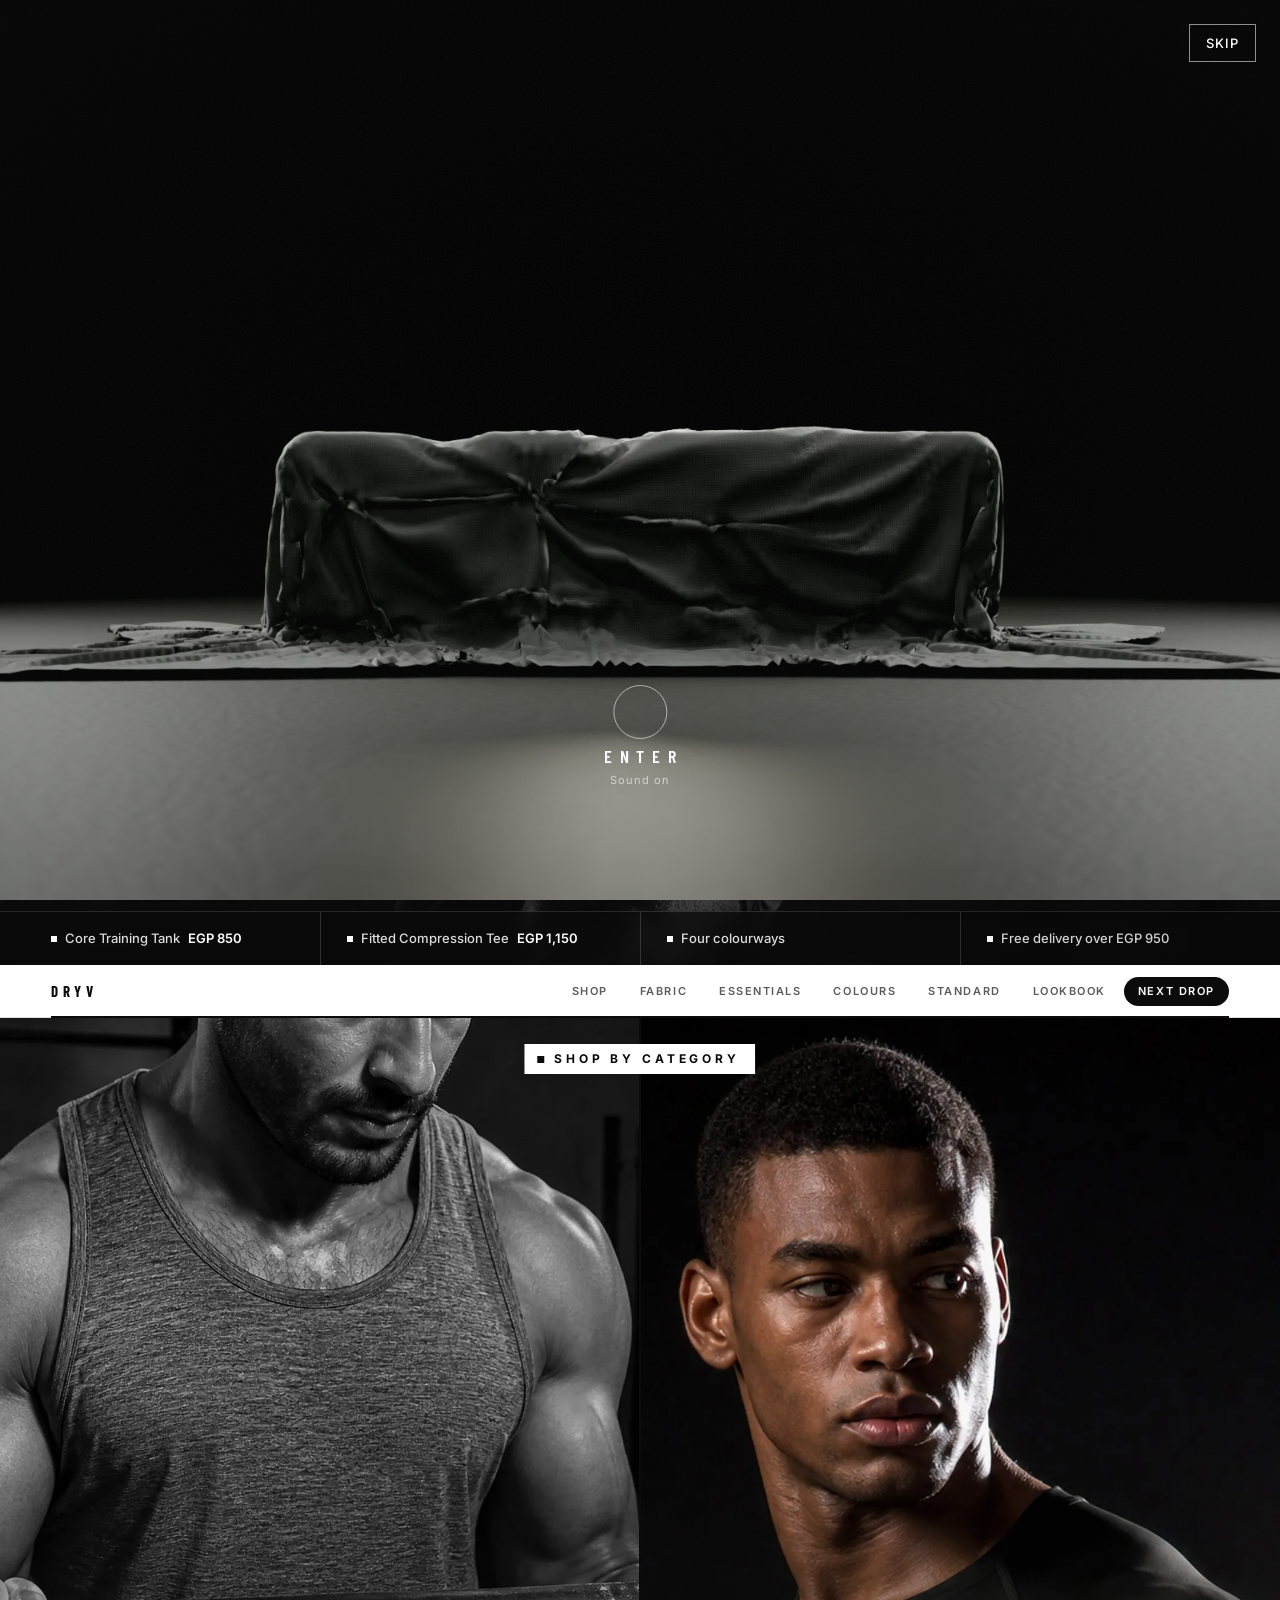
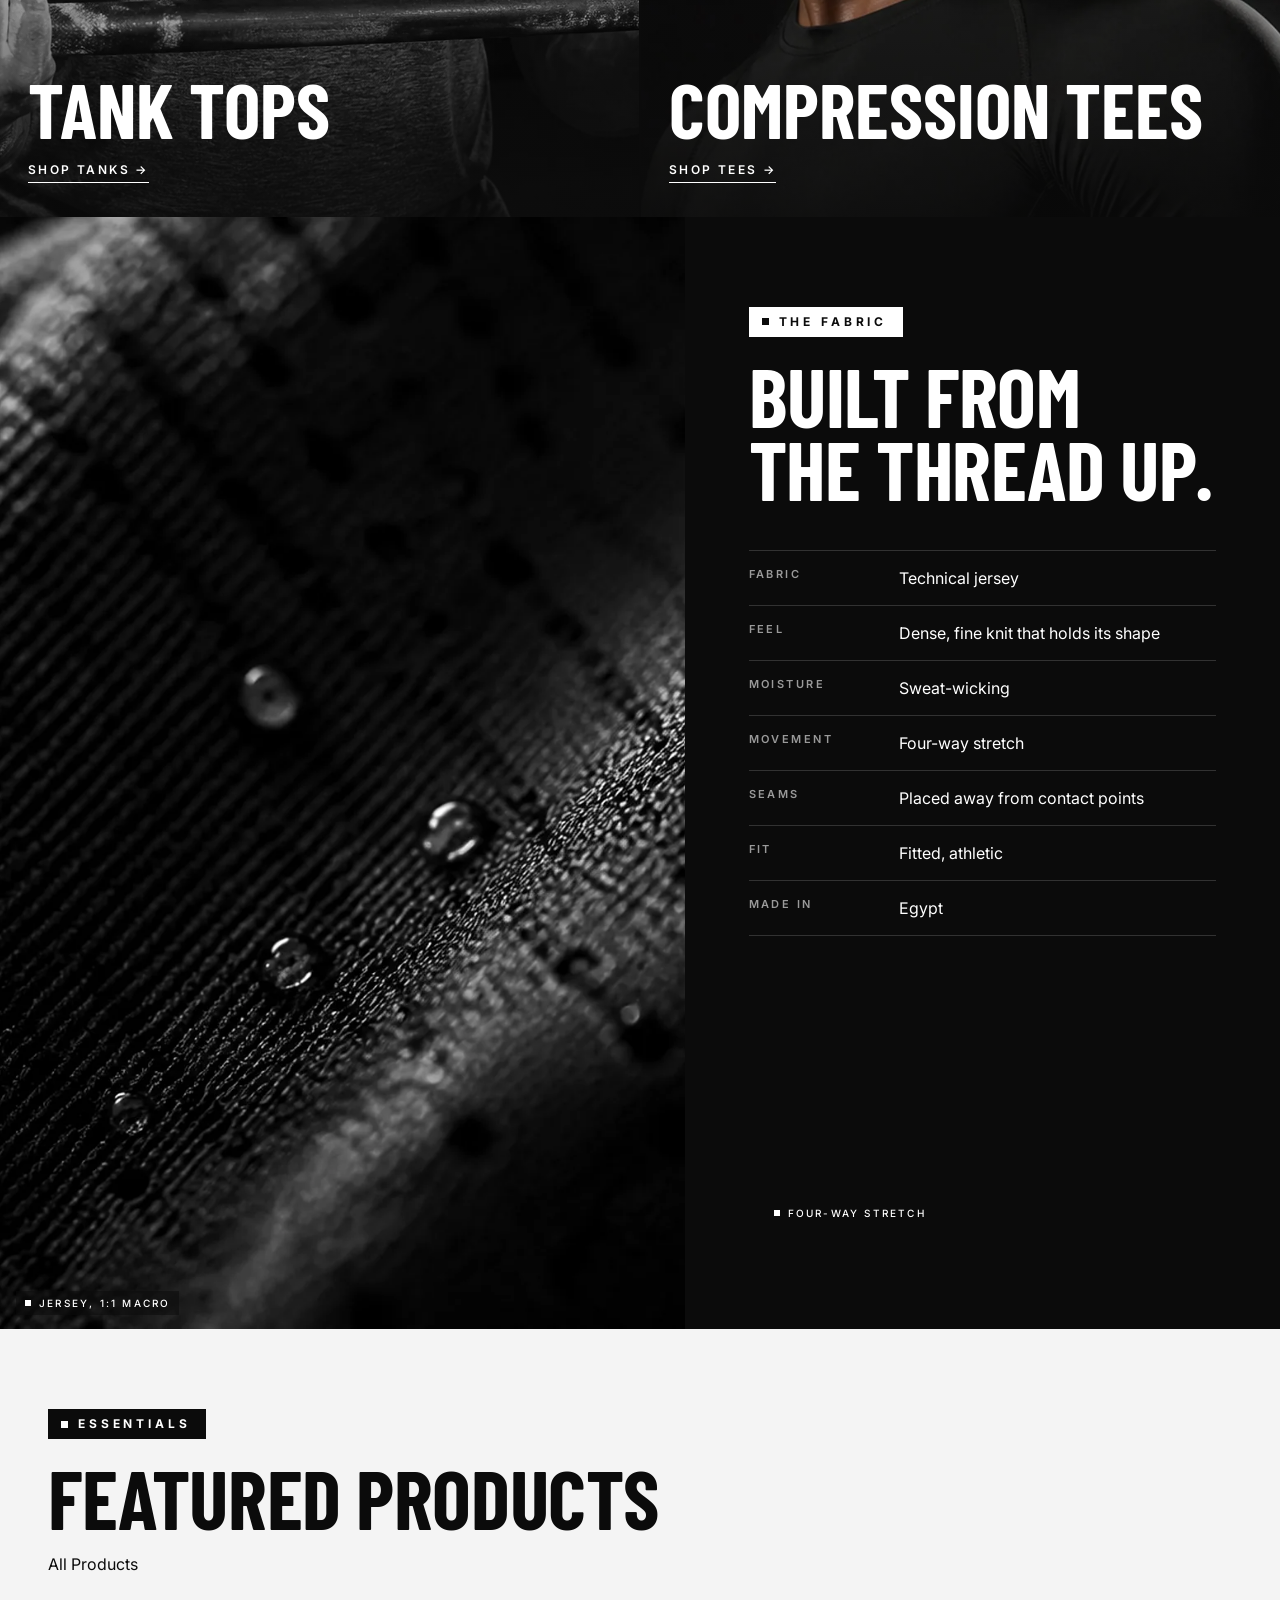
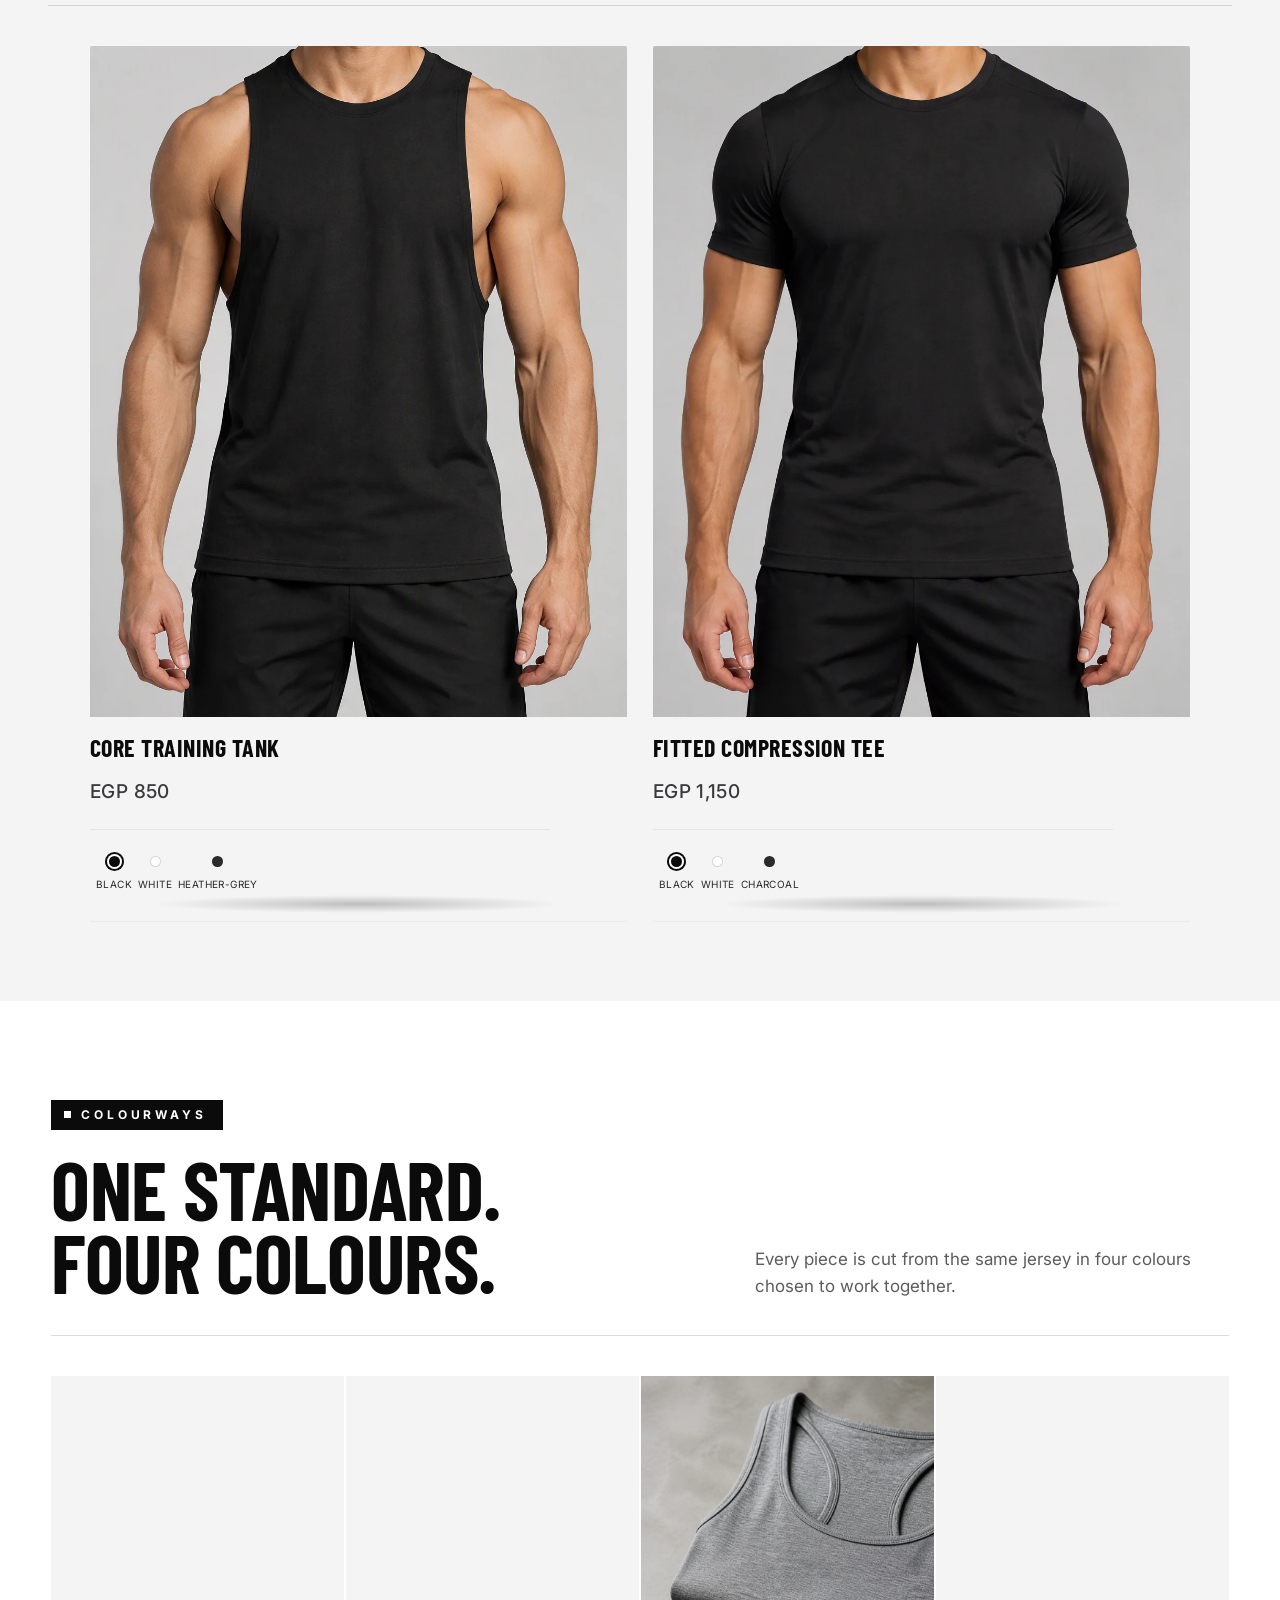
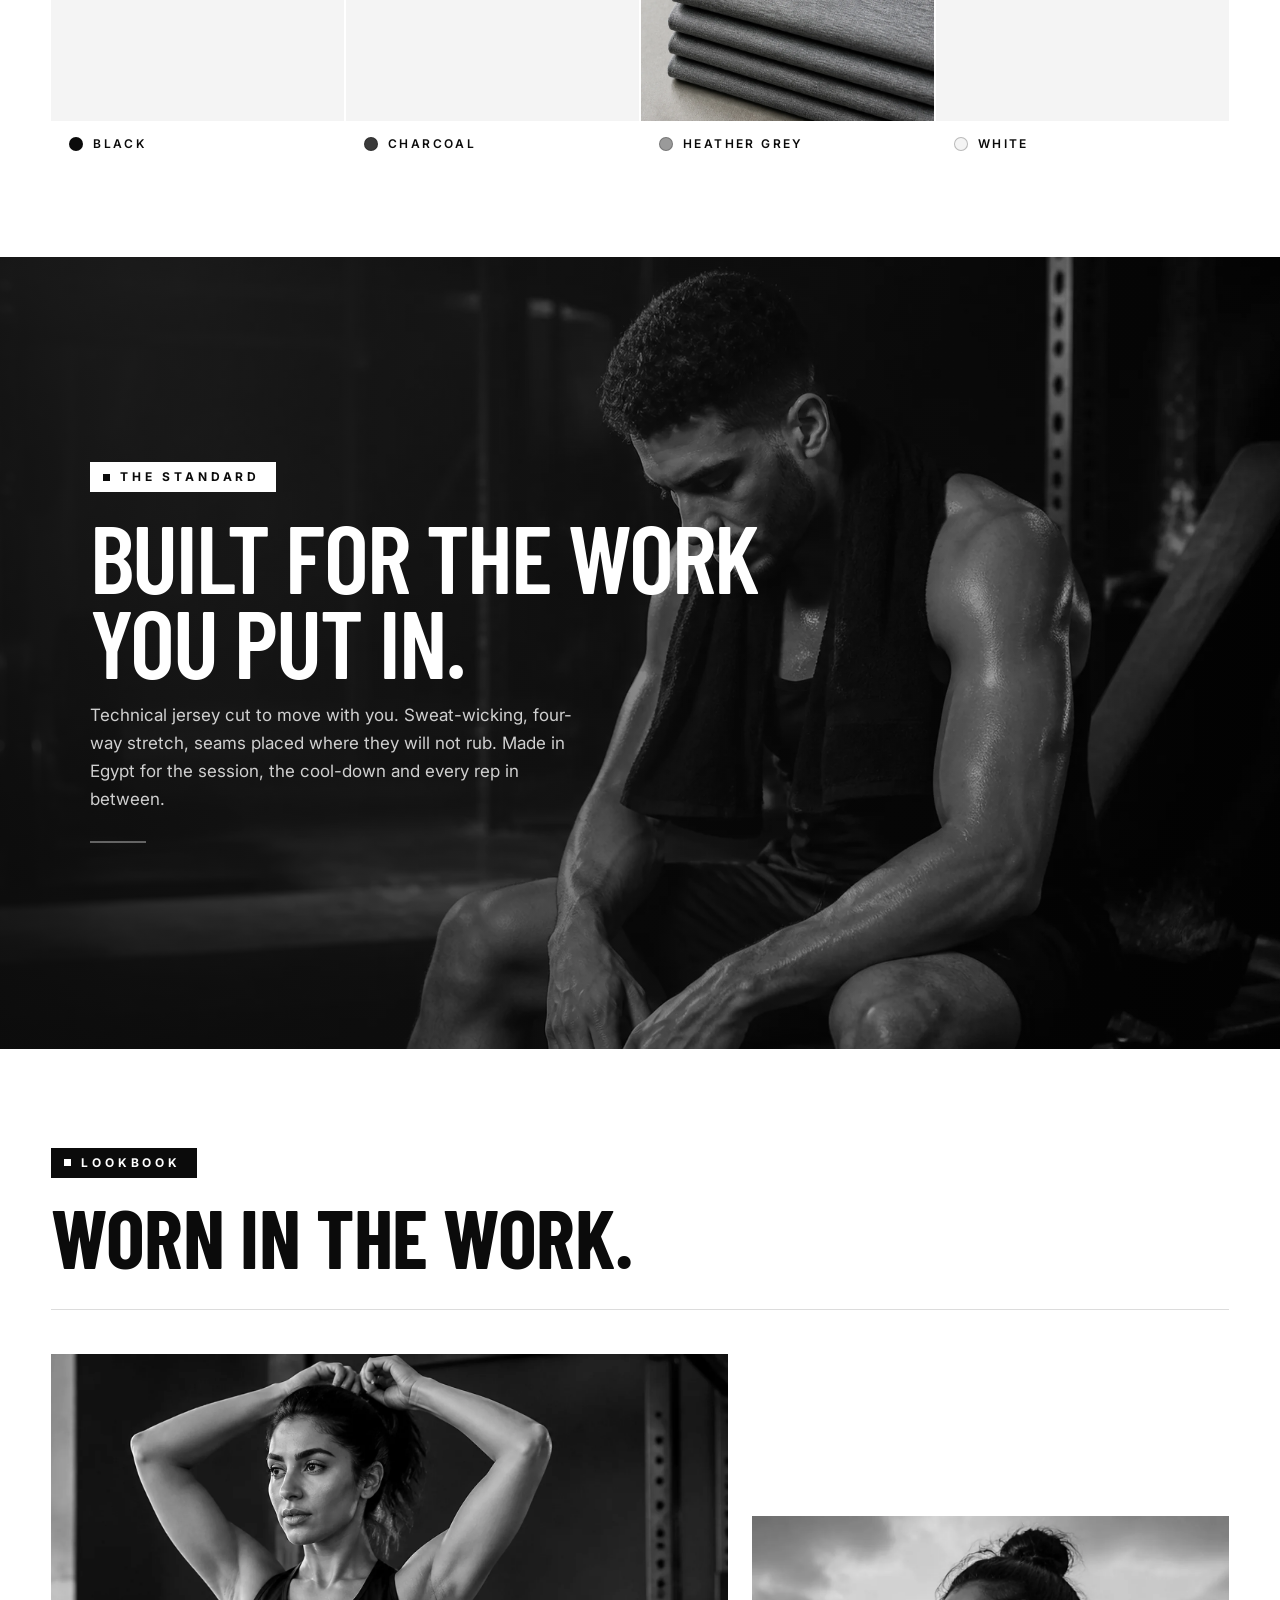
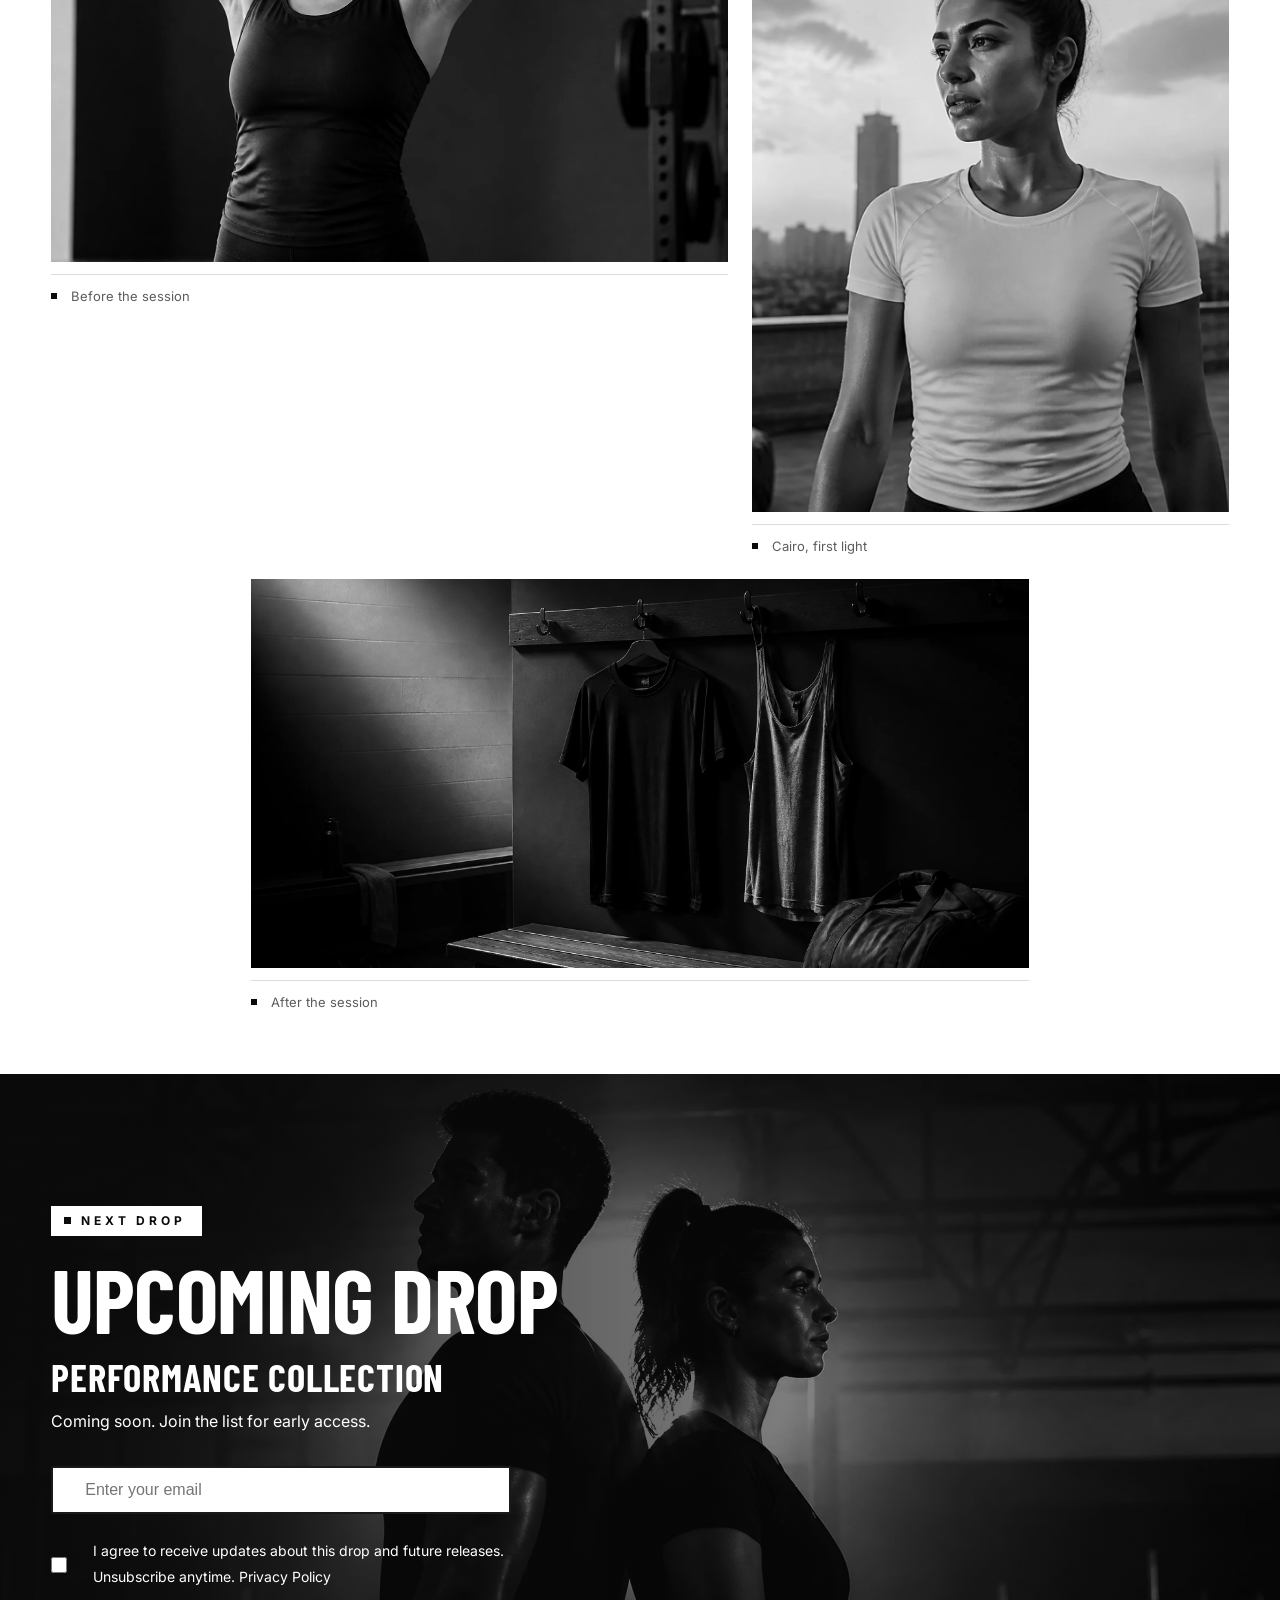
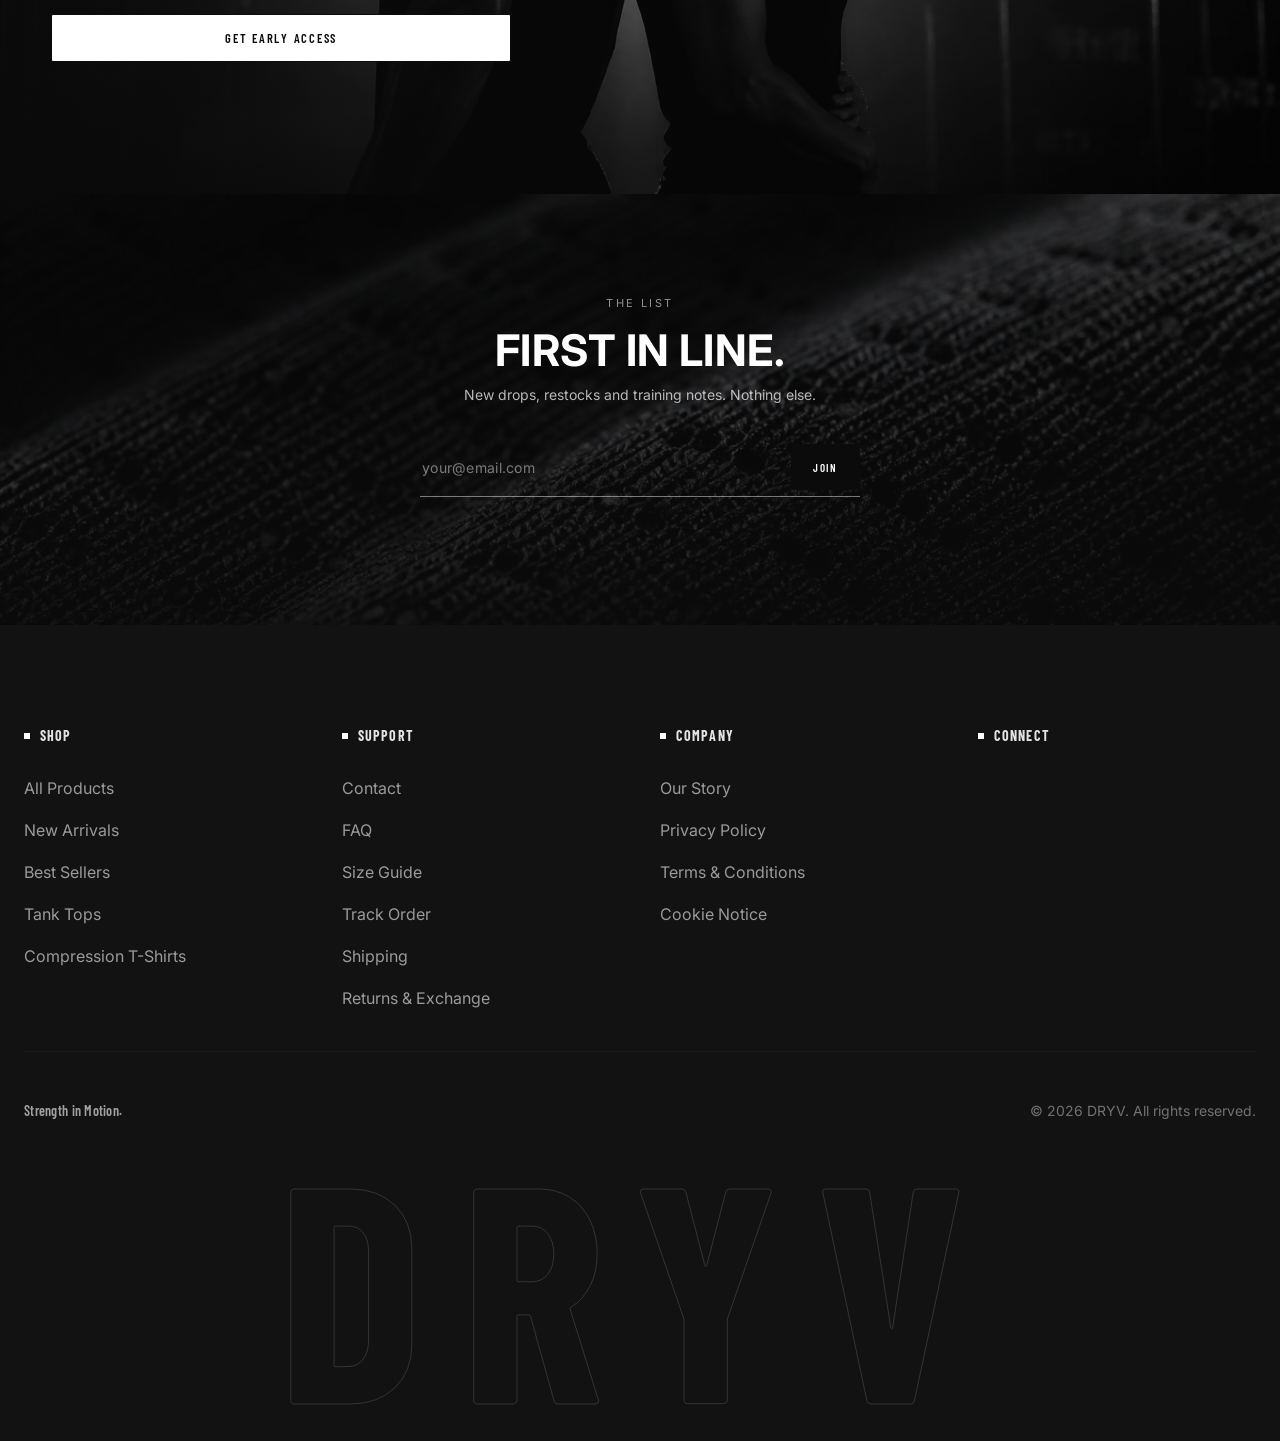
==== commit b53b7c8e: "Add PostHog analytics Co-Authored-By: Claude Opus 5.5 <noreply@anthropic.com> Claude-Session: https:" ====
--- a/index.html
+++ b/index.html
@@ -45,6 +45,7 @@
     "sameAs": []
   }
   </script>
+<script src="https://eu-assets.i.posthog.com/static/array.js" defer onload="posthog.init('phc_kqRPAh6JxhLPSdpVa9ZXk2xPQULtKB6kfFKTVh4aqcPj',{api_host:'https://eu.i.posthog.com',person_profiles:'identified_only',capture_pageview:'history_change'})"></script>
 </head>
 <body>
   <!-- Announcement Bar -->
